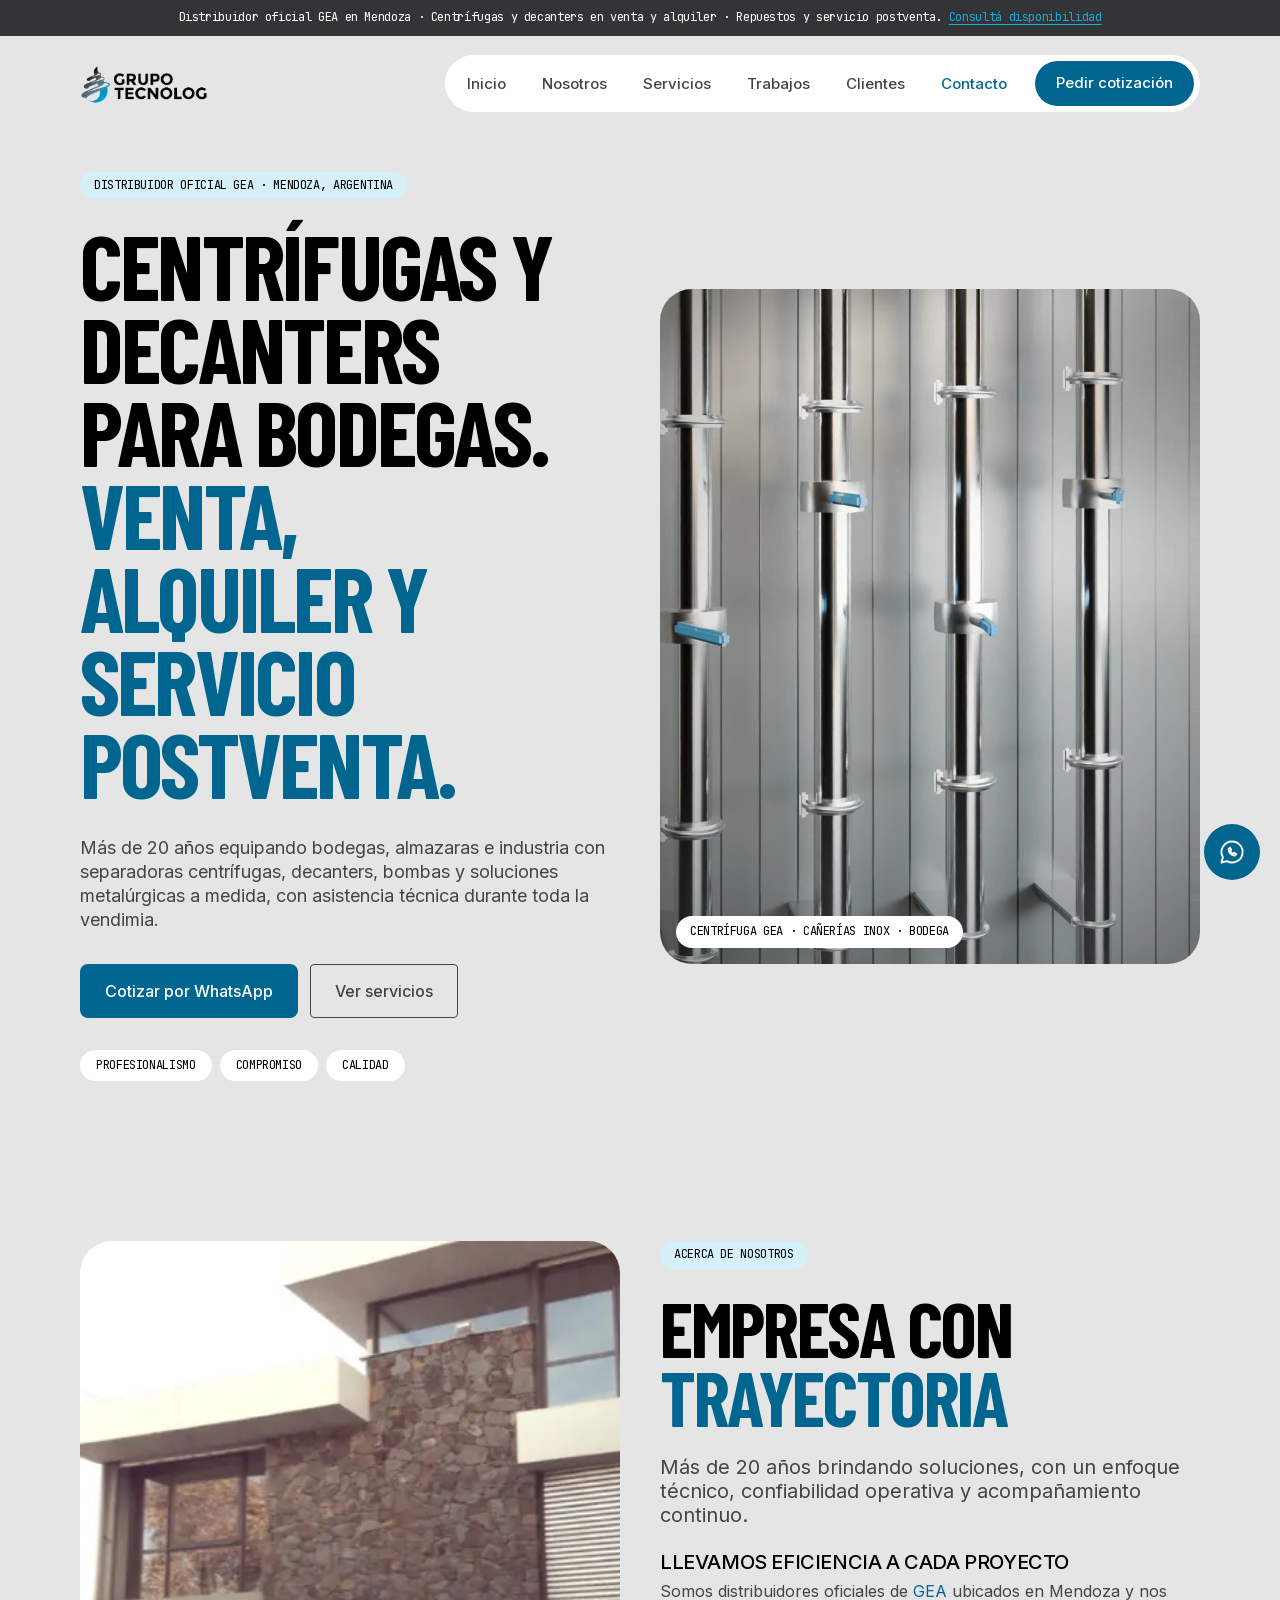
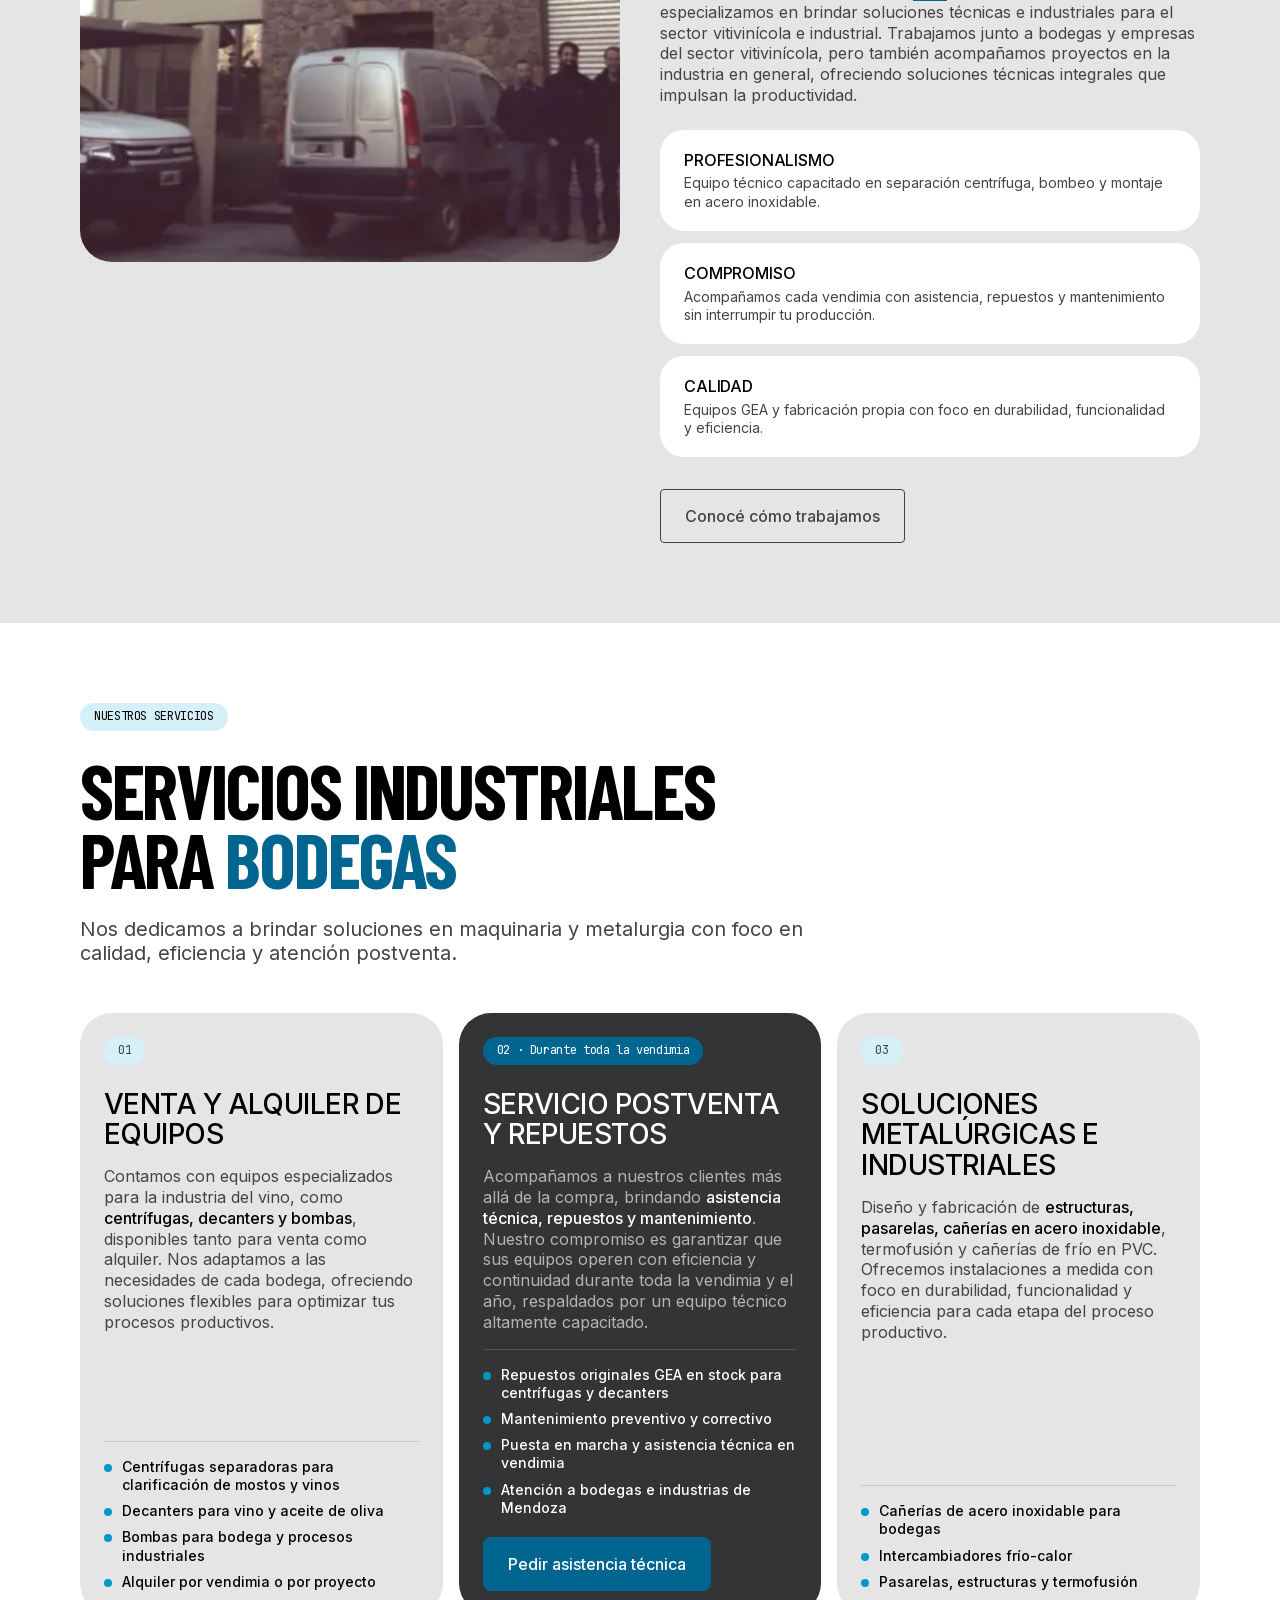
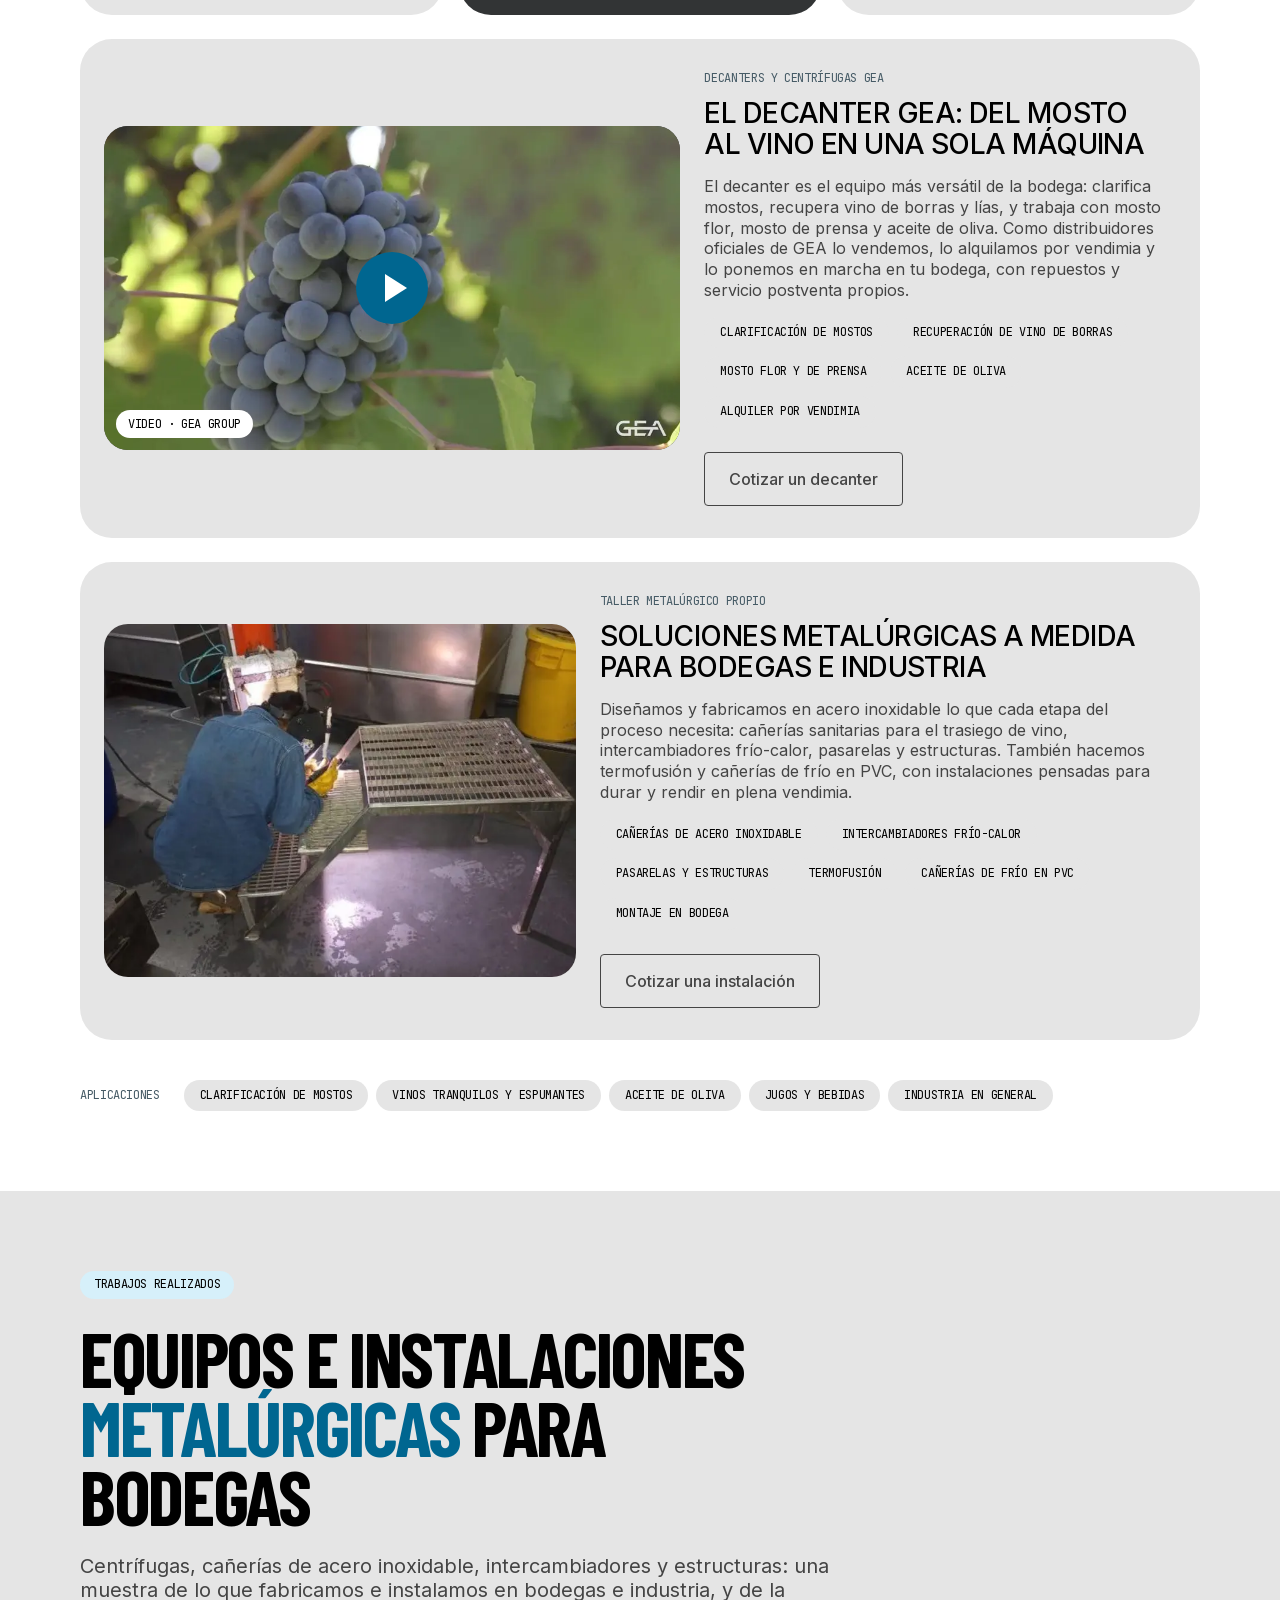
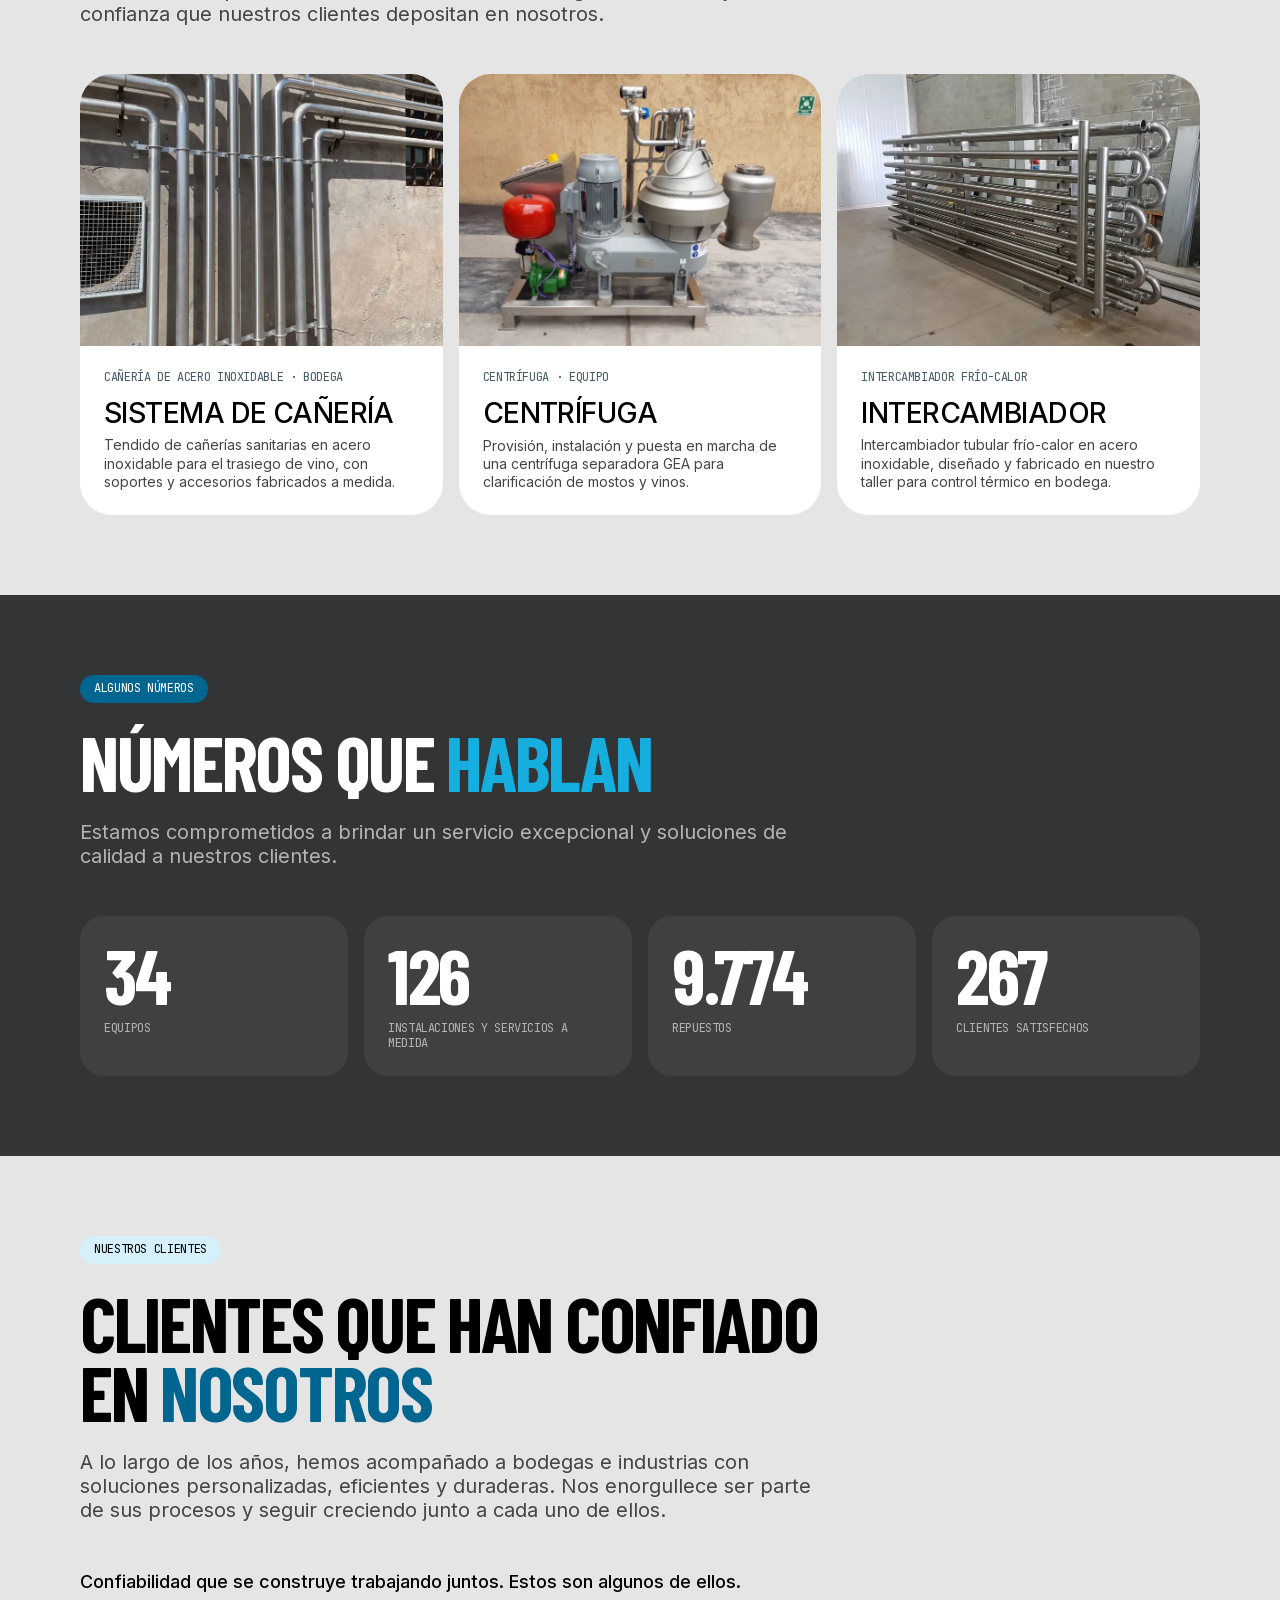
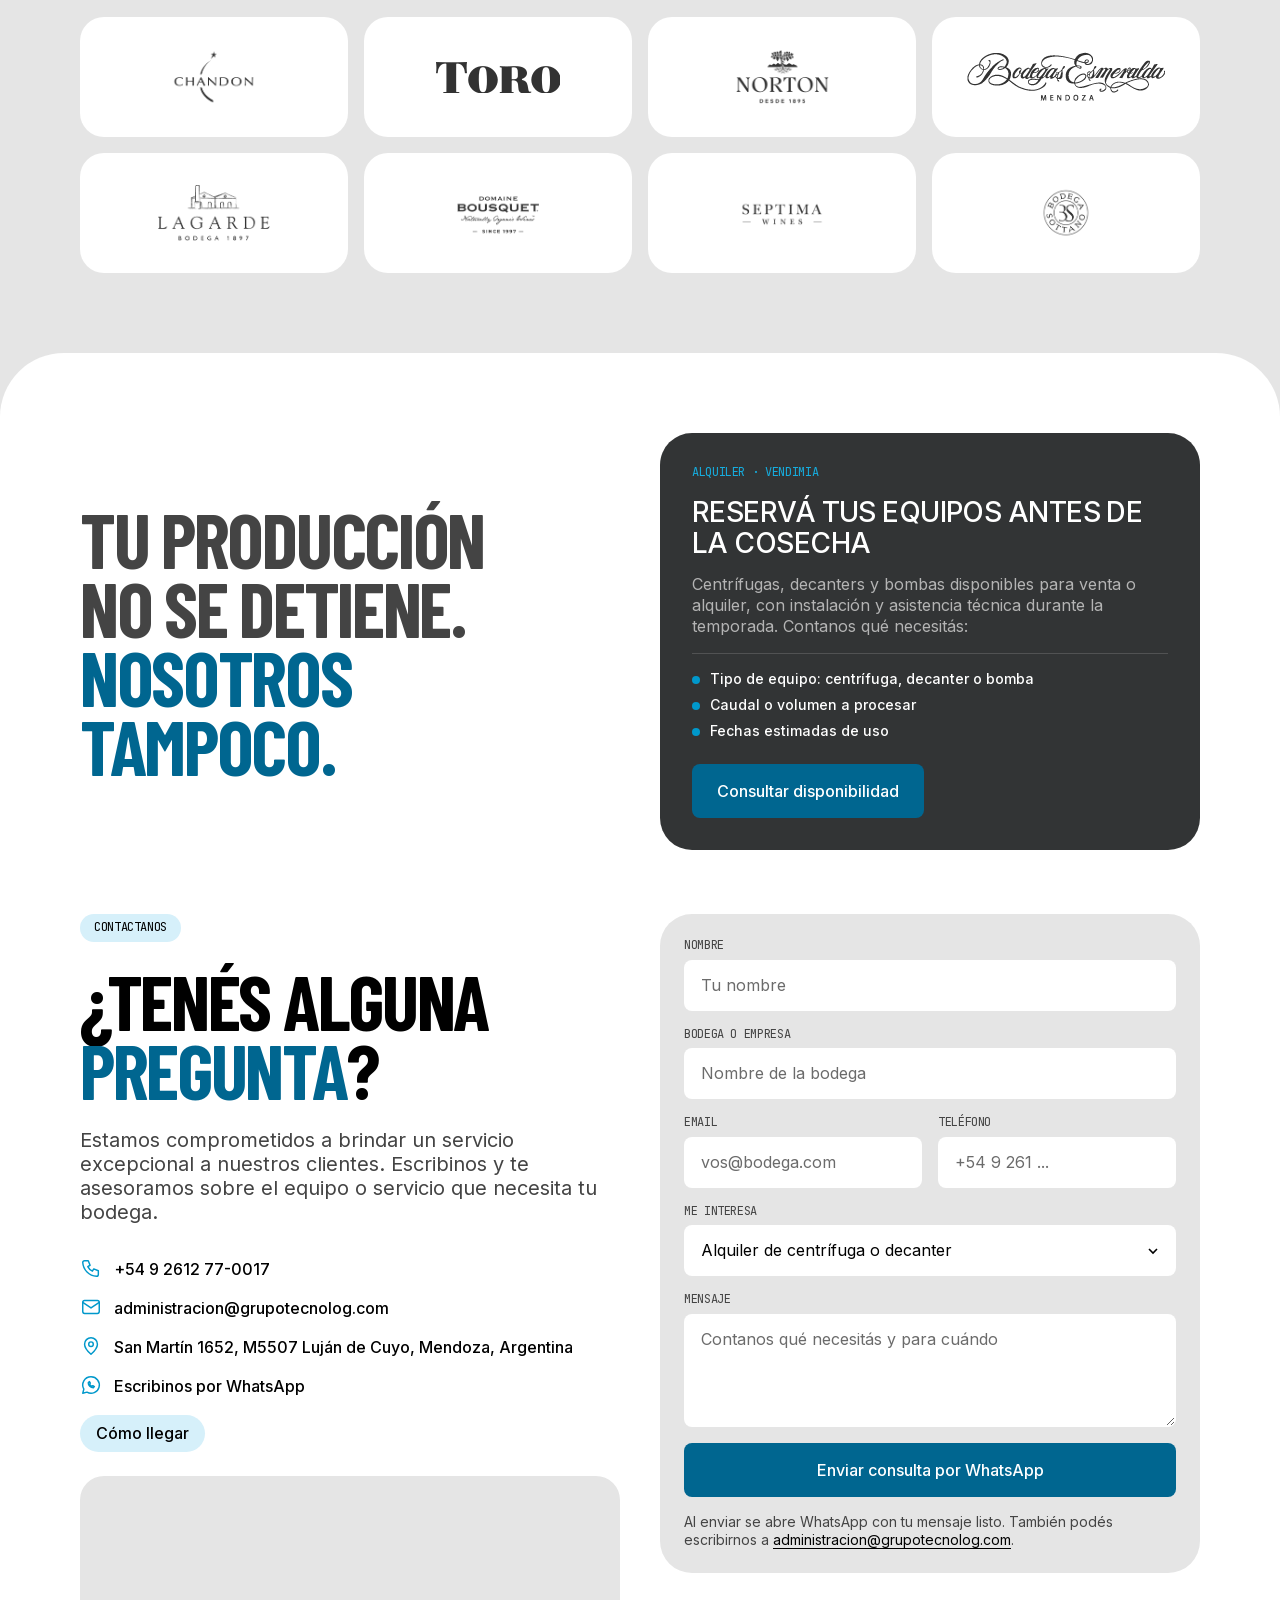
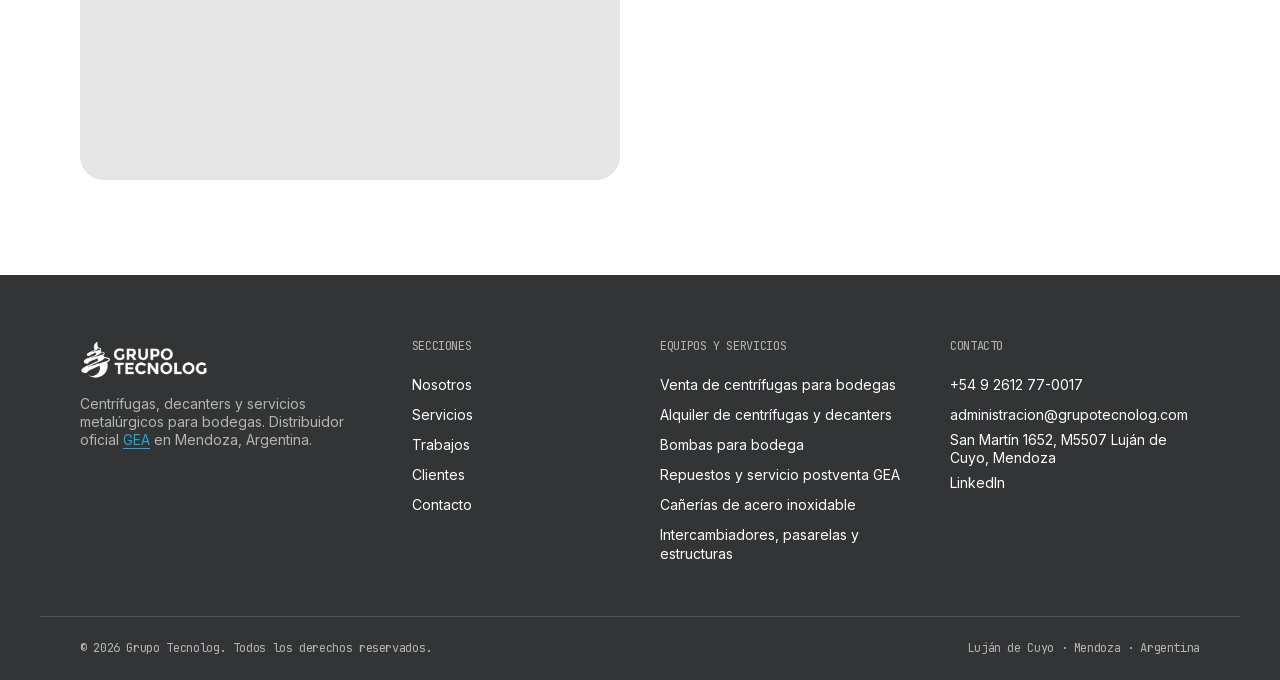
==== index.html @ cfe25273 "Sitio estático de Grupo Tecnolog: landing SEO para centrífugas, decanters y metalúrgica - Página úni" ====
<!DOCTYPE html>
<html lang="es-AR">
<head>
  <meta charset="utf-8">
  <meta name="viewport" content="width=device-width, initial-scale=1">
  <title>Centrífugas, Decanters y Soluciones Metalúrgicas para Bodegas | Grupo Tecnolog Mendoza</title>
  <meta name="description" content="Venta y alquiler de centrífugas y decanters para bodegas, más cañerías de acero inoxidable, intercambiadores y estructuras. Distribuidor oficial GEA en Mendoza.">
  <meta name="keywords" content="centrífugas para bodegas, decanters para bodegas, alquiler de centrífugas, venta de centrífugas, centrífuga separadora vino, decanter aceite de oliva, clarificación de mostos, soluciones metalúrgicas para bodegas, cañerías de acero inoxidable bodega, intercambiador frío calor vino, pasarelas y estructuras metálicas, termofusión, cañerías de frío PVC, bombas para bodegas, GEA Mendoza, distribuidor oficial GEA, Luján de Cuyo">
  <meta name="robots" content="index, follow, max-image-preview:large, max-snippet:-1, max-video-preview:-1">
  <meta name="author" content="Grupo Tecnolog">
  <meta name="geo.region" content="AR-M">
  <meta name="geo.placename" content="Luján de Cuyo, Mendoza">
  <meta name="theme-color" content="#323435">
  <link rel="canonical" href="https://grupotecnolog.com/">
  <link rel="alternate" hreflang="es-AR" href="https://grupotecnolog.com/">
  <link rel="alternate" hreflang="x-default" href="https://grupotecnolog.com/">

  <!-- Open Graph / Twitter -->
  <meta property="og:type" content="website">
  <meta property="og:locale" content="es_AR">
  <meta property="og:site_name" content="Grupo Tecnolog">
  <meta property="og:url" content="https://grupotecnolog.com/">
  <meta property="og:title" content="Centrífugas, decanters y soluciones metalúrgicas para bodegas · Grupo Tecnolog">
  <meta property="og:description" content="Distribuidor oficial GEA en Mendoza. Centrífugas, decanters y bombas en venta y alquiler, y fabricación de cañerías de acero inoxidable, intercambiadores y estructuras para bodegas.">
  <meta property="og:image" content="https://grupotecnolog.com/assets/img/centrifuga-gea-bodega.jpg">
  <meta property="og:image:width" content="1600">
  <meta property="og:image:height" content="1066">
  <meta property="og:image:alt" content="Centrífuga separadora GEA instalada por Grupo Tecnolog en una bodega de Mendoza">
  <meta name="twitter:card" content="summary_large_image">
  <meta name="twitter:title" content="Centrífugas, decanters y soluciones metalúrgicas para bodegas · Grupo Tecnolog">
  <meta name="twitter:description" content="Venta, alquiler y servicio de centrífugas y decanters GEA, más cañerías inox, intercambiadores y estructuras para bodegas. Mendoza, Argentina.">
  <meta name="twitter:image" content="https://grupotecnolog.com/assets/img/centrifuga-gea-bodega.jpg">

  <!-- Icons -->
  <link rel="icon" href="assets/logos/favicon-64.png" type="image/png" sizes="64x64">
  <link rel="apple-touch-icon" href="assets/logos/favicon-300.png">
  <link rel="manifest" href="site.webmanifest">

  <!-- Fonts -->
  <link rel="preload" as="font" type="font/woff2" href="assets/fonts/barlow-condensed-700.woff2" crossorigin>
  <link rel="preload" as="font" type="font/woff2" href="assets/fonts/inter-400.woff2" crossorigin>
  <style>
/* Grupo Tecnolog — estilo brutalista editorial (DESIGN.md) con la paleta del sitio actual de GT */
@font-face { font-family: 'Barlow Condensed'; font-style: normal; font-weight: 700; font-display: swap; src: url('assets/fonts/barlow-condensed-700.woff2') format('woff2'); }
@font-face { font-family: 'Inter'; font-style: normal; font-weight: 400; font-display: swap; src: url('assets/fonts/inter-400.woff2') format('woff2'); }
@font-face { font-family: 'Inter'; font-style: normal; font-weight: 500 700; font-display: swap; src: url('assets/fonts/inter-500.woff2') format('woff2'); }
@font-face { font-family: 'JetBrains Mono'; font-style: normal; font-weight: 400; font-display: swap; src: url('assets/fonts/jetbrains-mono-400.woff2') format('woff2'); }

:root {
  /* Paleta GT aplicada sobre el sistema */
  --color-black: #000000;          /* texto principal */
  --color-dark: #323435;           /* bloques invertidos, header y footer (gris oscuro GT) */
  --color-white: #ffffff;          /* tarjetas */
  --color-canvas: #e5e5e5;         /* fondo de página */
  --color-mist: #f3f3f3;           /* paneles secundarios, pill de navegación */
  --color-ash: #c6c6c6;            /* hairlines */
  --color-smoke: #b4b4b4;          /* texto secundario sobre oscuro (AA sobre #323435) */
  --color-slate: #444444;          /* texto secundario */
  --color-steel: #465b66;          /* meta / captions (gris azulado GT) */
  --color-blue: #0098cb;           /* acento GT decorativo (puntos, tintes, fondos) */
  --color-blue-text: #006690;      /* azul GT para texto, enlaces y botones (contraste AA) */
  --color-blue-light: #16addf;     /* micro-acento GT */
  --color-blue-tint: #d6f0fa;      /* tags y fondos de enlace (reemplaza al menta) */

  --font-display: 'Barlow Condensed', 'Anton', 'Bebas Neue', Impact, sans-serif;
  --font-body: 'Inter', ui-sans-serif, system-ui, -apple-system, 'Segoe UI', Roboto, sans-serif;
  --font-mono: 'JetBrains Mono', ui-monospace, SFMono-Regular, Menlo, monospace;

  --radius-btn: 8px;
  --radius-ghost: 4px;
  --radius-card: 32px;
  --radius-card-sm: 24px;
  --radius-large: 64px;
  --radius-pill: 48px;
  --radius-tag: 64px;
  --page-max: 1200px;
  --gutter: clamp(16px, 4vw, 40px);
  --section-gap: 80px;
}

*, *::before, *::after { box-sizing: border-box; }
html { scroll-behavior: smooth; -webkit-text-size-adjust: 100%; }
[id] { scroll-margin-top: 112px; }
body {
  margin: 0;
  background: var(--color-canvas);
  color: var(--color-black);
  font-family: var(--font-body);
  font-size: 16px;
  line-height: 1.3;
  font-weight: 400;
  -webkit-font-smoothing: antialiased;
}
img { max-width: 100%; height: auto; display: block; }
a { color: var(--color-black); text-decoration: none; }
a:hover { text-decoration: underline; text-underline-offset: 3px; }
p { margin: 0 0 16px; color: var(--color-slate); }
ul { margin: 0; padding: 0; list-style: none; }
address { font-style: normal; }
.container { max-width: var(--page-max); margin: 0 auto; padding-left: var(--gutter); padding-right: var(--gutter); }

.skip-link { position: absolute; left: -9999px; top: 8px; background: var(--color-black); color: var(--color-white); padding: 8px 16px; border-radius: var(--radius-btn); z-index: 100; }
.skip-link:focus { left: 16px; }

/* Tipografía */
h1, h2, h3 { margin: 0; color: var(--color-black); }
h1, h2, .tagline {
  font-family: var(--font-display); font-weight: 700; text-transform: uppercase;
  line-height: .9; letter-spacing: -0.03em; overflow-wrap: break-word;
}
h1 em, h2 em, .tagline em { font-style: normal; color: var(--color-blue-text); }
h3 { font-family: var(--font-body); font-weight: 500; text-transform: uppercase; font-size: 28px; line-height: 1.1; letter-spacing: -0.02em; }
.eyebrow {
  font-family: var(--font-mono); font-size: 12px; line-height: 1.3; letter-spacing: -0.03em; text-transform: uppercase;
  color: var(--color-black); background: var(--color-blue-tint); display: inline-block; padding: 6px 14px; border-radius: var(--radius-tag);
  margin: 0 0 24px;
}
.lead { font-size: 20px; line-height: 1.2; font-weight: 400; color: var(--color-slate); }
.mono-label { font-family: var(--font-mono); font-size: 12px; line-height: 1.3; letter-spacing: -0.03em; text-transform: uppercase; color: var(--color-steel); margin: 0 0 12px; }

/* Botones */
.btn {
  display: inline-flex; align-items: center; justify-content: center; gap: 8px;
  font-family: var(--font-body); font-weight: 500; font-size: 16px; line-height: 1.25;
  padding: 16px 24px; border-radius: var(--radius-btn); border: 1.5px solid transparent;
  text-decoration: none; cursor: pointer; transition: background-color .15s ease, color .15s ease, border-color .15s ease;
}
.btn:hover { text-decoration: none; }
.btn-primary { background: var(--color-blue-text); color: var(--color-white); }
.btn-primary:hover { background: var(--color-dark); color: var(--color-white); }
.btn-outline { background: transparent; border-color: var(--color-slate); color: var(--color-slate); border-radius: var(--radius-ghost); }
.btn-outline:hover { background: var(--color-black); border-color: var(--color-black); color: var(--color-white); }
.btn-block { width: 100%; }

/* Tag list */
.tag-list { display: flex; flex-wrap: wrap; gap: 8px; }
.tag-list li {
  font-family: var(--font-mono); font-size: 12px; letter-spacing: -0.03em; text-transform: uppercase;
  background: var(--color-white); color: var(--color-black); padding: 8px 16px; border-radius: var(--radius-tag);
}

/* 1 · Aviso + header */
.announcement { background: var(--color-dark); color: var(--color-white); text-align: center; font-family: var(--font-mono); font-size: 12px; letter-spacing: -0.03em; padding: 6px 16px; }
.announcement p { margin: 0; color: var(--color-white); }
.announcement a { color: var(--color-blue-light); text-decoration: underline; text-underline-offset: 3px; display: inline-block; padding: 4px 0; }

.site-header { position: sticky; top: 0; z-index: 50; background: var(--color-canvas); transition: box-shadow .2s ease; }
.site-header.is-scrolled { border-bottom: 1px solid var(--color-ash); }
.nav-wrap { display: flex; align-items: center; justify-content: space-between; min-height: 96px; gap: 24px; }
.brand img { height: 40px; width: auto; }
.site-nav { display: flex; align-items: center; gap: 16px; flex: 1; justify-content: flex-end; }
.menu { display: flex; align-items: center; gap: 4px; background: var(--color-white); border-radius: var(--radius-pill); padding: 6px; }
.menu a:not(.btn) { display: inline-block; padding: 10px 16px; border-radius: var(--radius-pill); color: var(--color-slate); font-size: 15px; font-weight: 500; }
.menu a:not(.btn):hover { text-decoration: none; color: var(--color-black); background: var(--color-mist); }
.menu a.is-active { color: var(--color-blue-text); }
.menu-cta { margin-left: 8px; }
.menu-cta .btn { padding: 12px 20px; font-size: 15px; border-radius: var(--radius-pill); }
.nav-toggle { display: none; width: 48px; height: 48px; border: 0; background: var(--color-white); border-radius: 50%; cursor: pointer; padding: 14px 12px; flex-direction: column; justify-content: space-between; }
.nav-toggle span { display: block; height: 2px; background: var(--color-black); transition: transform .2s ease, opacity .2s ease; }
.nav-toggle[aria-expanded="true"] span:nth-child(1) { transform: translateY(9px) rotate(45deg); }
.nav-toggle[aria-expanded="true"] span:nth-child(2) { opacity: 0; }
.nav-toggle[aria-expanded="true"] span:nth-child(3) { transform: translateY(-9px) rotate(-45deg); }

/* 2 · Hero (split: titular masivo + foto) */
.hero { padding: 40px 0 var(--section-gap); }
.hero-inner { display: grid; grid-template-columns: 1fr 1fr; gap: 40px; align-items: center; }
.hero h1 { font-size: clamp(52px, 7.2vw, 104px); margin-bottom: 32px; max-width: 12ch; }
.hero-sub { font-size: 18px; line-height: 1.33; color: var(--color-slate); max-width: 52ch; margin-bottom: 32px; }
.hero-actions { display: flex; flex-wrap: wrap; gap: 12px; margin-bottom: 32px; }
.hero-media { margin: 0; border-radius: var(--radius-card); overflow: hidden; background: var(--color-white); aspect-ratio: 4 / 5; width: 100%; max-width: 560px; justify-self: end; position: relative; }
.hero-media img, .hero-media video { width: 100%; height: 100%; object-fit: cover; display: block; }
.hero-media figcaption {
  position: absolute; left: 16px; bottom: 16px; font-family: var(--font-mono); font-size: 12px; letter-spacing: -0.03em; text-transform: uppercase;
  background: var(--color-white); color: var(--color-black); padding: 8px 14px; border-radius: var(--radius-tag);
}

/* Secciones */
.section { padding: var(--section-gap) 0; }
.section-alt { background: var(--color-white); }
.section-dark { background: var(--color-dark); color: var(--color-white); }
.section-dark h2, .section-dark .lead { color: var(--color-white); }
.section-dark .lead { color: var(--color-smoke); }
.section-dark .eyebrow { background: var(--color-blue-text); color: var(--color-white); }
.section-dark h2 em { color: var(--color-blue-light); }
.section-head { max-width: 760px; margin-bottom: 48px; }
.section h2 { font-size: clamp(44px, 6vw, 80px); margin-bottom: 24px; }
.section-head .lead { margin-bottom: 0; }

/* 3 · Nosotros */
.split { display: grid; grid-template-columns: 1fr 1fr; gap: 40px; align-items: start; }
.split-media { display: grid; gap: 16px; }
.photo-card { margin: 0; border-radius: var(--radius-card); overflow: hidden; background: var(--color-white); }
.photo-card img { width: 100%; height: 100%; object-fit: cover; }
.photo-main { aspect-ratio: 4 / 4.6; }
.split-copy h3 { font-size: 20px; margin: 24px 0 8px; }
.split-copy a:not(.btn) { color: var(--color-blue-text); text-decoration: underline; text-underline-offset: 3px; }
.values { display: grid; gap: 12px; margin: 24px 0 32px; }
.values li { display: grid; gap: 4px; background: var(--color-white); border-radius: var(--radius-card-sm); padding: 20px 24px; }
.values strong { font-weight: 500; text-transform: uppercase; letter-spacing: -0.01em; }
.values span { font-size: 14px; line-height: 1.3; color: var(--color-slate); }

/* 4 · Servicios */
.cards-3 { display: grid; grid-template-columns: repeat(3, 1fr); gap: 16px; }
.step-card { background: var(--color-canvas); border-radius: var(--radius-card); padding: 24px; display: flex; flex-direction: column; }
.section:not(.section-alt) .step-card { background: var(--color-white); }
.step-num { font-family: var(--font-mono); font-size: 12px; letter-spacing: -0.03em; color: var(--color-black); background: var(--color-blue-tint); display: inline-block; align-self: flex-start; padding: 6px 14px; border-radius: var(--radius-tag); margin: 0 0 24px; }
.step-card h3 { margin-bottom: 16px; }
.step-card p { color: var(--color-slate); }
.step-card strong { color: var(--color-black); font-weight: 500; }
.check-list { margin-top: auto; display: grid; gap: 8px; padding-top: 16px; border-top: 1px solid var(--color-ash); font-size: 14px; line-height: 1.3; font-weight: 500; color: var(--color-black); }
.check-list li { padding-left: 18px; position: relative; }
.check-list li::before { content: ''; position: absolute; left: 0; top: 6px; width: 8px; height: 8px; border-radius: 50%; background: var(--color-blue); }
.metal-split { display: grid; grid-template-columns: .9fr 1.1fr; gap: 24px; margin-top: 24px; background: var(--color-canvas); border-radius: var(--radius-card); padding: 24px; align-items: center; }
.gea-split { grid-template-columns: 1.1fr .9fr; }
.video-facade-wrap { min-width: 0; }
.video-facade { position: relative; display: block; width: 100%; aspect-ratio: 16 / 9; border: 0; padding: 0; margin: 0; border-radius: var(--radius-card-sm); overflow: hidden; background: var(--color-dark); cursor: pointer; }
.video-facade img, .video-facade iframe { position: absolute; inset: 0; width: 100%; height: 100%; object-fit: cover; border: 0; }
.video-facade .play { position: absolute; left: 50%; top: 50%; width: 72px; height: 72px; margin: -36px 0 0 -36px; border-radius: 50%; background: var(--color-blue-text); transition: transform .15s ease, background-color .15s ease; }
.video-facade .play::after { content: ''; position: absolute; left: 29px; top: 22px; border-style: solid; border-width: 14px 0 14px 22px; border-color: transparent transparent transparent #fff; }
.video-facade:hover .play, .video-facade:focus-visible .play { transform: scale(1.06); background: var(--color-black); }
.video-facade:focus-visible { outline: 3px solid var(--color-blue-text); outline-offset: 3px; }
.video-facade .video-caption { position: absolute; left: 12px; bottom: 12px; font-family: var(--font-mono); font-size: 12px; letter-spacing: -0.03em; text-transform: uppercase; background: var(--color-white); color: var(--color-black); padding: 6px 12px; border-radius: var(--radius-tag); }
.video-facade.is-playing .play, .video-facade.is-playing .video-caption, .video-facade.is-playing img { display: none; }
.map-embed { position: relative; margin-top: 24px; aspect-ratio: 16 / 9; border-radius: var(--radius-card-sm); overflow: hidden; background: var(--color-canvas); }
.map-embed iframe { position: absolute; inset: 0; width: 100%; height: 100%; border: 0; }
.step-card-dark { background: var(--color-dark) !important; color: var(--color-white); }
.step-card-dark .step-num { background: var(--color-blue-text); color: var(--color-white); }
.step-card-dark h3 { color: var(--color-white); }
.step-card-dark p, .step-card-dark strong { color: var(--color-white); }
.step-card-dark p { color: var(--color-smoke); }
.step-card-dark .check-list { border-top-color: rgba(255, 255, 255, .15); color: var(--color-white); }
.step-card-dark .btn { align-self: flex-start; margin-top: 20px; }
.step-card-dark .btn-primary:hover { background: var(--color-white); color: var(--color-dark); }
.metal-photo { aspect-ratio: 4 / 3; border-radius: var(--radius-card-sm); }
.metal-copy { padding: 8px 8px 8px 0; }
.metal-copy h3 { margin-bottom: 16px; }
.metal-copy .tag-list { margin: 16px 0 24px; }
.metal-copy .tag-list li { background: var(--color-white); }
.applications { margin-top: 40px; display: flex; flex-wrap: wrap; align-items: center; gap: 16px 24px; }
.applications-label { font-family: var(--font-mono); font-size: 12px; letter-spacing: -0.03em; text-transform: uppercase; color: var(--color-steel); margin: 0; }
.section-alt .tag-list li { background: var(--color-canvas); }

/* 5 · Proyectos */
.project-card { background: var(--color-white); border-radius: var(--radius-card); overflow: hidden; display: flex; flex-direction: column; }
.project-card figure { margin: 0; aspect-ratio: 4 / 3; overflow: hidden; }
.project-card img { width: 100%; height: 100%; object-fit: cover; transition: transform .5s ease; }
.project-card:hover img { transform: scale(1.03); }
.project-body { padding: 24px; }
.project-body h3 { margin-bottom: 8px; }
.project-body p:last-child { margin: 0; font-size: 14px; line-height: 1.3; color: var(--color-slate); }

/* 6 · Números (bloque invertido) */
.stats { display: grid; grid-template-columns: repeat(4, 1fr); gap: 16px; margin: 0; }
.stat { display: flex; flex-direction: column; gap: 12px; background: rgba(255, 255, 255, .06); border-radius: var(--radius-card-sm); padding: 24px; }
.stat dd { margin: 0; order: -1; font-family: var(--font-display); font-weight: 700; font-size: clamp(56px, 6vw, 96px); line-height: .9; letter-spacing: -0.03em; color: var(--color-white); }
.stat dt { font-family: var(--font-mono); font-size: 12px; letter-spacing: -0.03em; text-transform: uppercase; color: var(--color-smoke); }

/* 7 · Clientes */
.clients-note { font-size: 18px; font-weight: 500; color: var(--color-black); margin-bottom: 24px; }
.logo-grid { display: grid; grid-template-columns: repeat(4, 1fr); gap: 16px; }
.logo-grid li { background: var(--color-white); border-radius: var(--radius-card-sm); min-height: 120px; }
.logo-grid a { display: flex; align-items: center; justify-content: center; height: 100%; padding: 24px 32px; min-height: 120px; }
.logo-grid img { max-height: 56px; width: auto; max-width: 100%; object-fit: contain; filter: grayscale(1); opacity: .8; transition: opacity .2s ease, filter .2s ease; }
.logo-grid a:hover img { opacity: 1; filter: grayscale(0); }

/* 8 · Contacto (tarjeta con arco superior que emerge sobre el footer oscuro) */
#contacto { background: var(--color-white); border-radius: var(--radius-large) var(--radius-large) 0 0; padding-bottom: 96px; }
.contact-intro { display: grid; grid-template-columns: 1fr 1fr; gap: 40px; align-items: center; margin-bottom: 64px; }
.tagline { font-size: clamp(44px, 6vw, 80px); margin: 0; max-width: 14ch; }
.vendimia-card { background: var(--color-dark); color: var(--color-white); border-radius: var(--radius-card); padding: 32px; display: flex; flex-direction: column; gap: 16px; }
.vendimia-card .mono-label { color: var(--color-blue-light); margin: 0; }
.vendimia-card h3 { color: var(--color-white); }
.vendimia-card p { color: var(--color-smoke); margin: 0; }
.vendimia-card .check-list { margin-top: 0; border-top-color: rgba(255, 255, 255, .15); color: var(--color-white); }
.vendimia-card .btn { align-self: flex-start; margin-top: 8px; }
.vendimia-card .btn-primary:hover { background: var(--color-white); color: var(--color-dark); }
.contact-grid { display: grid; grid-template-columns: 1fr 1fr; gap: 40px; align-items: start; }
.contact-list { display: grid; gap: 12px; margin: 32px 0 16px; }
.contact-list li { display: flex; align-items: flex-start; gap: 12px; font-weight: 500; min-width: 0; }
.contact-list a, .contact-list address { overflow-wrap: anywhere; display: inline-block; padding: 3px 0; }
.contact-list svg { flex: 0 0 22px; width: 22px; height: 22px; fill: none; stroke: var(--color-blue); stroke-width: 1.6; stroke-linecap: round; stroke-linejoin: round; margin-top: 1px; }
.contact-list a:hover { color: var(--color-blue-text); }
.link-map { display: inline-block; font-weight: 500; color: var(--color-black); background: var(--color-blue-tint); padding: 8px 16px; border-radius: var(--radius-tag); }
.link-map:hover { text-decoration: none; background: var(--color-blue-text); color: var(--color-white); }

.contact-form { background: var(--color-canvas); border-radius: var(--radius-card); padding: 24px; display: grid; gap: 16px; }
.field { display: grid; gap: 6px; }
.field-row { display: grid; grid-template-columns: 1fr 1fr; gap: 16px; }
.field label { font-family: var(--font-mono); font-size: 12px; letter-spacing: -0.03em; text-transform: uppercase; color: var(--color-slate); }
.field input, .field select, .field textarea {
  font: inherit; color: var(--color-black);
  background: var(--color-white); border: 1.5px solid transparent; border-radius: var(--radius-btn);
  padding: 14px 16px; width: 100%; outline: none;
}
.field textarea { resize: vertical; min-height: 110px; }
.field select { appearance: none; -webkit-appearance: none; background-image: url("data:image/svg+xml,%3Csvg xmlns='http://www.w3.org/2000/svg' width='16' height='16' fill='none' stroke='%23000' stroke-width='1.6'%3E%3Cpath d='m4 6 4 4 4-4'/%3E%3C/svg%3E"); background-repeat: no-repeat; background-position: right 14px center; padding-right: 40px; }
.field input::placeholder, .field textarea::placeholder { color: #6b6b6b; }
.field input:focus, .field select:focus, .field textarea:focus { border-color: var(--color-blue-text); }
.field input:user-invalid { border-color: #cf2e2e; }
.form-hint { margin: 0; font-size: 14px; line-height: 1.3; color: var(--color-slate); }
.form-hint a { color: var(--color-black); text-decoration: underline; text-underline-offset: 3px; }

/* 9 · Footer (banda oscura compacta) */
.site-footer { background: var(--color-dark); color: var(--color-white); padding: 64px 0 24px; margin-top: -1px; }
.footer-grid { display: grid; grid-template-columns: 1.4fr 1fr 1.2fr 1.2fr; gap: 40px; }
.footer-brand img { height: 40px; width: auto; margin-bottom: 16px; filter: brightness(0) invert(1); }
.footer-brand p { font-size: 14px; line-height: 1.3; color: var(--color-smoke); max-width: 36ch; }
.footer-brand a { color: var(--color-blue-light); text-decoration: underline; text-underline-offset: 3px; }
.footer-title { font-family: var(--font-mono); font-size: 12px; letter-spacing: -0.03em; text-transform: uppercase; color: var(--color-smoke); margin-bottom: 16px; }
.site-footer ul { display: grid; gap: 2px; font-size: 14px; line-height: 1.3; color: var(--color-white); }
.site-footer ul a { color: var(--color-white); display: inline-block; padding: 5px 0; }
.site-footer ul a:hover { color: var(--color-blue-light); }
.footer-bottom { display: flex; justify-content: space-between; flex-wrap: wrap; gap: 8px; margin-top: 48px; padding-top: 24px; border-top: 1px solid rgba(255, 255, 255, .15); font-family: var(--font-mono); font-size: 12px; letter-spacing: -0.03em; color: var(--color-smoke); }
.footer-bottom p { margin: 0; color: var(--color-smoke); }

/* WhatsApp flotante */
.wa-float {
  position: fixed; right: 20px; bottom: 20px; z-index: 40;
  width: 56px; height: 56px; border-radius: 50%; background: var(--color-blue-text); color: var(--color-white);
  display: flex; align-items: center; justify-content: center; transition: background-color .15s ease;
}
.wa-float:hover { background: var(--color-dark); color: var(--color-white); text-decoration: none; }
.wa-float svg { width: 28px; height: 28px; fill: none; stroke: currentColor; stroke-width: 1.6; stroke-linecap: round; stroke-linejoin: round; }

/* Reveal suave */
@media (prefers-reduced-motion: no-preference) {
  .reveal { opacity: 0; transform: translateY(16px); transition: opacity .5s ease, transform .5s ease; }
  .reveal.is-visible { opacity: 1; transform: none; }
}

/* Responsive */
@media (max-width: 1024px) {
  .cards-3 { grid-template-columns: 1fr; }
  .logo-grid { grid-template-columns: repeat(3, 1fr); }
  .footer-grid { grid-template-columns: 1fr 1fr; }
  .stats { grid-template-columns: repeat(2, 1fr); }
  .hero-inner { grid-template-columns: 1fr; }
  .hero-media { max-width: none; justify-self: stretch; }
}
@media (max-width: 900px) {
  .nav-wrap { min-height: 80px; }
  .nav-toggle { display: flex; }
  .menu {
    display: none; position: absolute; left: var(--gutter); right: var(--gutter); top: calc(100% - 8px);
    flex-direction: column; align-items: stretch; gap: 4px; border-radius: var(--radius-card-sm); padding: 12px;
  }
  .menu.is-open { display: flex; }
  .menu a:not(.btn) { padding: 12px 16px; font-size: 16px; }
  .menu-cta { margin: 8px 0 0; }
  .menu-cta .btn { width: 100%; border-radius: var(--radius-btn); }
  .split, .contact-grid, .contact-intro, .metal-split, .gea-split { grid-template-columns: 1fr; }
  [id] { scroll-margin-top: 88px; }
}
@media (max-width: 600px) {
  :root { --section-gap: 64px; --radius-card: 24px; --radius-large: 40px; }
  .section h2, .tagline { font-size: clamp(36px, 11vw, 48px); }
  .hero h1 { font-size: clamp(36px, 11.5vw, 52px); }
  .brand img { height: 32px; }
  .hero { padding-top: 16px; }
  .logo-grid { grid-template-columns: repeat(2, 1fr); }
  .logo-grid a { padding: 20px; }
  .field-row { grid-template-columns: 1fr; }
  .vendimia-card { padding: 24px; }
  .footer-grid { grid-template-columns: 1fr; gap: 32px; }
  .stats { grid-template-columns: 1fr; }
  h3 { font-size: 24px; }
  .wa-float { right: 16px; bottom: 16px; }
}
  </style>

  <!-- Datos estructurados -->
  <script type="application/ld+json">
  {
    "@context": "https://schema.org",
    "@graph": [
      {
        "@type": ["LocalBusiness", "Organization"],
        "@id": "https://grupotecnolog.com/#organization",
        "name": "Grupo Tecnolog",
        "legalName": "Grupo Tecnolog",
        "url": "https://grupotecnolog.com/",
        "logo": "https://grupotecnolog.com/assets/logos/grupo-tecnolog-logo.png",
        "image": "https://grupotecnolog.com/assets/img/centrifuga-gea-bodega.jpg",
        "description": "Distribuidor oficial GEA en Mendoza. Venta y alquiler de centrífugas, decanters y bombas para bodegas e industria del aceite, servicio postventa y soluciones metalúrgicas en acero inoxidable.",
        "slogan": "Tu producción no se detiene. Nosotros tampoco.",
        "telephone": "+54 9 261 277-0017",
        "email": "administracion@grupotecnolog.com",
        "priceRange": "$$",
        "address": {
          "@type": "PostalAddress",
          "streetAddress": "San Martín 1652",
          "addressLocality": "Luján de Cuyo",
          "addressRegion": "Mendoza",
          "postalCode": "M5507",
          "addressCountry": "AR"
        },
        "geo": { "@type": "GeoCoordinates", "latitude": -33.0241911, "longitude": -68.8743517 },
        "hasMap": "https://www.google.com/maps/place/GRUPO+TECNOLOG+SA/@-33.023988,-68.8743844,19.23z/data=!4m15!1m8!3m7!1s0x967e75311cd957b7:0x4645e2080e4f8c36!2sSan+Mart%C3%ADn+1652,+M5507+Luj%C3%A1n+de+Cuyo,+Mendoza!3b1!8m2!3d-33.0242921!4d-68.8743844!16s%2Fg%2F11j6g3mzhf!3m5!1s0x967e75311c9c780f:0x1a8981648589e1e2!8m2!3d-33.0241911!4d-68.8743517!16s%2Fg%2F11gbv4yhb6?entry=ttu&g_ep=EgoyMDI2MDkyMy4wIKXMDSoASAFQAw%3D%3D",
        "areaServed": [
          { "@type": "State", "name": "Mendoza" },
          { "@type": "Country", "name": "Argentina" }
        ],
        "knowsAbout": ["Centrífugas separadoras para vino", "Decanters para bodegas", "Decanters para aceite de oliva", "Clarificación de mostos", "Bombas para bodegas", "Cañerías de acero inoxidable", "Intercambiadores de calor"],
        "brand": { "@type": "Brand", "name": "GEA", "url": "https://www.gea.com/es/" },
        "sameAs": ["https://www.linkedin.com/company/grupotecnolog", "https://www.google.com/maps/place/GRUPO+TECNOLOG+SA/@-33.023988,-68.8743844,19.23z/data=!4m15!1m8!3m7!1s0x967e75311cd957b7:0x4645e2080e4f8c36!2sSan+Mart%C3%ADn+1652,+M5507+Luj%C3%A1n+de+Cuyo,+Mendoza!3b1!8m2!3d-33.0242921!4d-68.8743844!16s%2Fg%2F11j6g3mzhf!3m5!1s0x967e75311c9c780f:0x1a8981648589e1e2!8m2!3d-33.0241911!4d-68.8743517!16s%2Fg%2F11gbv4yhb6?entry=ttu&g_ep=EgoyMDI2MDkyMy4wIKXMDSoASAFQAw%3D%3D"],
        "contactPoint": [{
          "@type": "ContactPoint",
          "telephone": "+54 9 261 277-0017",
          "contactType": "sales",
          "availableLanguage": ["es"],
          "areaServed": "AR"
        }],
        "hasOfferCatalog": {
          "@type": "OfferCatalog",
          "name": "Equipos y servicios para bodegas",
          "itemListElement": [
            { "@type": "Offer", "itemOffered": { "@type": "Service", "name": "Venta de centrífugas separadoras para bodegas", "serviceType": "Venta de equipos" } },
            { "@type": "Offer", "itemOffered": { "@type": "Service", "name": "Alquiler de centrífugas para vendimia", "serviceType": "Alquiler de equipos" } },
            { "@type": "Offer", "itemOffered": { "@type": "Service", "name": "Venta y alquiler de decanters para vino y aceite", "serviceType": "Venta y alquiler de equipos" } },
            { "@type": "Offer", "itemOffered": { "@type": "Service", "name": "Venta y alquiler de bombas para bodegas", "serviceType": "Venta y alquiler de equipos" } },
            { "@type": "Offer", "itemOffered": { "@type": "Service", "name": "Servicio postventa, repuestos y mantenimiento de centrífugas", "serviceType": "Servicio técnico" } },
            { "@type": "Offer", "itemOffered": { "@type": "Service", "name": "Soluciones metalúrgicas: cañerías de acero inoxidable, pasarelas, estructuras, termofusión y cañerías de frío en PVC", "serviceType": "Fabricación e instalación" } }
          ]
        }
      },
      {
        "@type": "WebSite",
        "@id": "https://grupotecnolog.com/#website",
        "url": "https://grupotecnolog.com/",
        "name": "Grupo Tecnolog",
        "inLanguage": "es-AR",
        "publisher": { "@id": "https://grupotecnolog.com/#organization" }
      },
      {
        "@type": "WebPage",
        "@id": "https://grupotecnolog.com/#webpage",
        "url": "https://grupotecnolog.com/",
        "name": "Centrífugas, decanters y soluciones metalúrgicas para bodegas | Grupo Tecnolog Mendoza",
        "isPartOf": { "@id": "https://grupotecnolog.com/#website" },
        "about": { "@id": "https://grupotecnolog.com/#organization" },
        "inLanguage": "es-AR",
        "primaryImageOfPage": "https://grupotecnolog.com/assets/img/centrifuga-gea-bodega.jpg"
      }
    ]
  }
  </script>
</head>
<body>
  <a class="skip-link" href="#contenido">Ir al contenido</a>

  <!-- 1 · Header -->
  <div class="announcement" role="region" aria-label="Aviso">
    <p>Distribuidor oficial GEA en Mendoza · Centrífugas y decanters en venta y alquiler · Repuestos y servicio postventa. <a href="https://wa.me/5492612770017?text=Hola%21%20Quiero%20consultar%20disponibilidad%20de%20centr%C3%ADfugas%20y%20decanters%20para%20la%20vendimia." target="_blank" rel="noopener">Consultá disponibilidad</a></p>
  </div>

  <header class="site-header" id="inicio">
    <div class="container nav-wrap">
      <a class="brand" href="#inicio" aria-label="Grupo Tecnolog, inicio">
        <img src="assets/logos/grupo-tecnolog-logo.webp" alt="Grupo Tecnolog" width="400" height="123">
      </a>
      <nav class="site-nav" aria-label="Principal">
        <button class="nav-toggle" aria-expanded="false" aria-controls="menu" aria-label="Abrir menú">
          <span></span><span></span><span></span>
        </button>
        <ul id="menu" class="menu">
          <li><a href="#inicio">Inicio</a></li>
          <li><a href="#nosotros">Nosotros</a></li>
          <li><a href="#servicios">Servicios</a></li>
          <li><a href="#proyectos">Trabajos</a></li>
          <li><a href="#clientes">Clientes</a></li>
          <li><a href="#contacto">Contacto</a></li>
          <li class="menu-cta"><a class="btn btn-primary" href="https://wa.me/5492612770017?text=Hola%21%20Vengo%20desde%20la%20p%C3%A1gina%20y%20quer%C3%ADa%20hacer%20una%20consulta." target="_blank" rel="noopener">Pedir cotización</a></li>
        </ul>
      </nav>
    </div>
  </header>

  <main id="contenido">

    <!-- 2 · Hero -->
    <section class="hero" aria-labelledby="hero-title">
      <div class="container hero-inner">
        <div class="hero-copy">
          <p class="eyebrow">Distribuidor oficial GEA · Mendoza, Argentina</p>
          <h1 id="hero-title">Centrífugas y decanters para bodegas. <em>Venta, alquiler y servicio postventa.</em></h1>
          <p class="hero-sub">Más de 20 años equipando bodegas, almazaras e industria con separadoras centrífugas, decanters, bombas y soluciones metalúrgicas a medida, con asistencia técnica durante toda la vendimia.</p>
          <div class="hero-actions">
            <a class="btn btn-primary" href="https://wa.me/5492612770017?text=Hola%21%20Quiero%20cotizar%20una%20centr%C3%ADfuga%20o%20decanter%20para%20mi%20bodega." target="_blank" rel="noopener">Cotizar por WhatsApp</a>
            <a class="btn btn-outline" href="#servicios">Ver servicios</a>
          </div>
          <ul class="tag-list" aria-label="Valores">
            <li>Profesionalismo</li>
            <li>Compromiso</li>
            <li>Calidad</li>
          </ul>
        </div>
        <figure class="hero-media">
          <video class="hero-video" muted loop playsinline preload="none" poster="assets/img/centrifuga-gea-bodega-poster.webp" aria-label="Centrífugas, cañerías e intercambiadores instalados por Grupo Tecnolog en bodegas de Mendoza">
            <source src="assets/video/gt-hero-loop.webm" type="video/webm">
          </video>
          <figcaption>Centrífuga GEA · Cañerías inox · Bodega</figcaption>
        </figure>
      </div>
    </section>

    <!-- 3 · Nosotros -->
    <section class="section" id="nosotros" aria-labelledby="nosotros-title">
      <div class="container split">
        <div class="split-media">
          <figure class="photo-card photo-main">
            <img src="assets/img/equipo-grupo-tecnolog-mendoza-800.webp" srcset="assets/img/equipo-grupo-tecnolog-mendoza-800.webp 800w, assets/img/equipo-grupo-tecnolog-mendoza-1200.webp 1200w" sizes="(max-width: 900px) 100vw, 540px" alt="Equipo técnico de Grupo Tecnolog frente a su sede en Luján de Cuyo, Mendoza, distribuidor exclusivo GEA" width="1200" height="685" loading="lazy">
          </figure>
        </div>
        <div class="split-copy">
          <p class="eyebrow">Acerca de nosotros</p>
          <h2 id="nosotros-title">Empresa con <em>trayectoria</em></h2>
          <p class="lead">Más de 20 años brindando soluciones, con un enfoque técnico, confiabilidad operativa y acompañamiento continuo.</p>
          <h3>Llevamos eficiencia a cada proyecto</h3>
          <p>Somos distribuidores oficiales de <a href="https://www.gea.com/es/" target="_blank" rel="noopener">GEA</a> ubicados en Mendoza y nos especializamos en brindar soluciones técnicas e industriales para el sector vitivinícola e industrial. Trabajamos junto a bodegas y empresas del sector vitivinícola, pero también acompañamos proyectos en la industria en general, ofreciendo soluciones técnicas integrales que impulsan la productividad.</p>
          <ul class="values">
            <li>
              <strong>Profesionalismo</strong>
              <span>Equipo técnico capacitado en separación centrífuga, bombeo y montaje en acero inoxidable.</span>
            </li>
            <li>
              <strong>Compromiso</strong>
              <span>Acompañamos cada vendimia con asistencia, repuestos y mantenimiento sin interrumpir tu producción.</span>
            </li>
            <li>
              <strong>Calidad</strong>
              <span>Equipos GEA y fabricación propia con foco en durabilidad, funcionalidad y eficiencia.</span>
            </li>
          </ul>
          <a class="btn btn-outline" href="#servicios">Conocé cómo trabajamos</a>
        </div>
      </div>
    </section>

    <!-- 4 · Servicios -->
    <section class="section section-alt" id="servicios" aria-labelledby="servicios-title">
      <div class="container">
        <div class="section-head">
          <p class="eyebrow">Nuestros servicios</p>
          <h2 id="servicios-title">Servicios industriales para <em>bodegas</em></h2>
          <p class="lead">Nos dedicamos a brindar soluciones en maquinaria y metalurgia con foco en calidad, eficiencia y atención postventa.</p>
        </div>

        <div class="cards-3">
          <article class="step-card">
            <p class="step-num">01</p>
            <h3>Venta y alquiler de equipos</h3>
            <p>Contamos con equipos especializados para la industria del vino, como <strong>centrífugas, decanters y bombas</strong>, disponibles tanto para venta como alquiler. Nos adaptamos a las necesidades de cada bodega, ofreciendo soluciones flexibles para optimizar tus procesos productivos.</p>
            <ul class="check-list">
              <li>Centrífugas separadoras para clarificación de mostos y vinos</li>
              <li>Decanters para vino y aceite de oliva</li>
              <li>Bombas para bodega y procesos industriales</li>
              <li>Alquiler por vendimia o por proyecto</li>
            </ul>
          </article>

          <article class="step-card step-card-dark">
            <p class="step-num">02 · Durante toda la vendimia</p>
            <h3>Servicio postventa y repuestos</h3>
            <p>Acompañamos a nuestros clientes más allá de la compra, brindando <strong>asistencia técnica, repuestos y mantenimiento</strong>. Nuestro compromiso es garantizar que sus equipos operen con eficiencia y continuidad durante toda la vendimia y el año, respaldados por un equipo técnico altamente capacitado.</p>
            <ul class="check-list">
              <li>Repuestos originales GEA en stock para centrífugas y decanters</li>
              <li>Mantenimiento preventivo y correctivo</li>
              <li>Puesta en marcha y asistencia técnica en vendimia</li>
              <li>Atención a bodegas e industrias de Mendoza</li>
            </ul>
            <a class="btn btn-primary" href="https://wa.me/5492612770017?text=Hola%21%20Necesito%20asistencia%20t%C3%A9cnica%20o%20repuestos%20para%20un%20equipo%20GEA." target="_blank" rel="noopener">Pedir asistencia técnica</a>
          </article>

          <article class="step-card">
            <p class="step-num">03</p>
            <h3>Soluciones metalúrgicas e industriales</h3>
            <p>Diseño y fabricación de <strong>estructuras, pasarelas, cañerías en acero inoxidable</strong>, termofusión y cañerías de frío en PVC. Ofrecemos instalaciones a medida con foco en durabilidad, funcionalidad y eficiencia para cada etapa del proceso productivo.</p>
            <ul class="check-list">
              <li>Cañerías de acero inoxidable para bodegas</li>
              <li>Intercambiadores frío-calor</li>
              <li>Pasarelas, estructuras y termofusión</li>
            </ul>
          </article>
        </div>

        <div class="metal-split gea-split" id="decanters">
          <div class="video-facade-wrap">
            <button class="video-facade" type="button" data-yt="TZMTGBaIxv8" aria-label="Reproducir video: GEA Multi-Purpose Wine Decanter">
              <img src="assets/img/decanter-gea-vino-video.webp" alt="Decanter GEA para vino, fotograma del video de GEA Group" width="960" height="540" loading="lazy">
              <span class="play" aria-hidden="true"></span>
              <span class="video-caption">Video · GEA Group</span>
            </button>
          </div>
          <div class="metal-copy">
            <p class="mono-label">Decanters y centrífugas GEA</p>
            <h3>El decanter GEA: del mosto al vino en una sola máquina</h3>
            <p>El decanter es el equipo más versátil de la bodega: clarifica mostos, recupera vino de borras y lías, y trabaja con mosto flor, mosto de prensa y aceite de oliva. Como distribuidores oficiales de GEA lo vendemos, lo alquilamos por vendimia y lo ponemos en marcha en tu bodega, con repuestos y servicio postventa propios.</p>
            <ul class="tag-list" aria-label="Aplicaciones del decanter">
              <li>Clarificación de mostos</li>
              <li>Recuperación de vino de borras</li>
              <li>Mosto flor y de prensa</li>
              <li>Aceite de oliva</li>
              <li>Alquiler por vendimia</li>
            </ul>
            <a class="btn btn-outline" href="https://wa.me/5492612770017?text=Hola%21%20Quiero%20cotizar%20un%20decanter%20GEA%20%28venta%20o%20alquiler%29%20para%20mi%20bodega." target="_blank" rel="noopener">Cotizar un decanter</a>
          </div>
        </div>

        <div class="metal-split" id="metalurgica">
          <figure class="photo-card metal-photo">
            <img src="assets/img/fabricacion-metalurgica-pasarela-800.webp" srcset="assets/img/fabricacion-metalurgica-pasarela-800.webp 800w, assets/img/fabricacion-metalurgica-pasarela-1200.webp 1200w" sizes="(max-width: 900px) 100vw, 480px" alt="Soldador de Grupo Tecnolog fabricando una pasarela metálica a medida en el taller" width="1200" height="772" loading="lazy">
          </figure>
          <div class="metal-copy">
            <p class="mono-label">Taller metalúrgico propio</p>
            <h3>Soluciones metalúrgicas a medida para bodegas e industria</h3>
            <p>Diseñamos y fabricamos en acero inoxidable lo que cada etapa del proceso necesita: cañerías sanitarias para el trasiego de vino, intercambiadores frío-calor, pasarelas y estructuras. También hacemos termofusión y cañerías de frío en PVC, con instalaciones pensadas para durar y rendir en plena vendimia.</p>
            <ul class="tag-list" aria-label="Trabajos metalúrgicos">
              <li>Cañerías de acero inoxidable</li>
              <li>Intercambiadores frío-calor</li>
              <li>Pasarelas y estructuras</li>
              <li>Termofusión</li>
              <li>Cañerías de frío en PVC</li>
              <li>Montaje en bodega</li>
            </ul>
            <a class="btn btn-outline" href="https://wa.me/5492612770017?text=Hola%21%20Quiero%20cotizar%20una%20instalaci%C3%B3n%20metal%C3%BArgica%20%28ca%C3%B1er%C3%ADas%2C%20estructuras%20o%20intercambiador%29%20para%20mi%20bodega." target="_blank" rel="noopener">Cotizar una instalación</a>
          </div>
        </div>

        <div class="applications">
          <p class="applications-label">Aplicaciones</p>
          <ul class="tag-list" aria-label="Aplicaciones de nuestros equipos">
            <li>Clarificación de mostos</li>
            <li>Vinos tranquilos y espumantes</li>
            <li>Aceite de oliva</li>
            <li>Jugos y bebidas</li>
            <li>Industria en general</li>
          </ul>
        </div>
      </div>
    </section>

    <!-- 5 · Portfolio -->
    <section class="section" id="proyectos" aria-labelledby="proyectos-title">
      <div class="container">
        <div class="section-head">
          <p class="eyebrow">Trabajos realizados</p>
          <h2 id="proyectos-title">Equipos e instalaciones <em>metalúrgicas</em> para bodegas</h2>
          <p class="lead">Centrífugas, cañerías de acero inoxidable, intercambiadores y estructuras: una muestra de lo que fabricamos e instalamos en bodegas e industria, y de la confianza que nuestros clientes depositan en nosotros.</p>
        </div>
        <div class="cards-3 projects">
          <article class="project-card">
            <figure>
              <img src="assets/img/caneria-acero-inoxidable-bodega-800.webp" srcset="assets/img/caneria-acero-inoxidable-bodega-800.webp 800w, assets/img/caneria-acero-inoxidable-bodega-1200.webp 1200w" sizes="(max-width: 1024px) 100vw, 370px" alt="Sistema de cañerías de acero inoxidable instalado en una bodega de Mendoza" width="1200" height="1600" loading="lazy">
            </figure>
            <div class="project-body">
              <p class="mono-label">Cañería de acero inoxidable · Bodega</p>
              <h3>Sistema de cañería</h3>
              <p>Tendido de cañerías sanitarias en acero inoxidable para el trasiego de vino, con soportes y accesorios fabricados a medida.</p>
            </div>
          </article>
          <article class="project-card">
            <figure>
              <img src="assets/img/centrifuga-separadora-vino-800.webp" srcset="assets/img/centrifuga-separadora-vino-800.webp 800w, assets/img/centrifuga-separadora-vino-1200.webp 1200w" sizes="(max-width: 1024px) 100vw, 370px" alt="Centrífuga separadora GEA para clarificación de vino instalada en bodega" width="1200" height="859" loading="lazy">
            </figure>
            <div class="project-body">
              <p class="mono-label">Centrífuga · Equipo</p>
              <h3>Centrífuga</h3>
              <p>Provisión, instalación y puesta en marcha de una centrífuga separadora GEA para clarificación de mostos y vinos.</p>
            </div>
          </article>
          <article class="project-card">
            <figure>
              <img src="assets/img/intercambiador-frio-calor-acero-inoxidable-800.webp" srcset="assets/img/intercambiador-frio-calor-acero-inoxidable-800.webp 800w, assets/img/intercambiador-frio-calor-acero-inoxidable-1200.webp 1200w" sizes="(max-width: 1024px) 100vw, 370px" alt="Intercambiador de calor tubular en acero inoxidable fabricado por Grupo Tecnolog" width="1200" height="1106" loading="lazy">
            </figure>
            <div class="project-body">
              <p class="mono-label">Intercambiador frío-calor</p>
              <h3>Intercambiador</h3>
              <p>Intercambiador tubular frío-calor en acero inoxidable, diseñado y fabricado en nuestro taller para control térmico en bodega.</p>
            </div>
          </article>
        </div>
      </div>
    </section>

    <!-- 6 · Números -->
    <section class="section section-dark" id="numeros" aria-labelledby="numeros-title">
      <div class="container">
        <div class="section-head">
          <p class="eyebrow">Algunos números</p>
          <h2 id="numeros-title">Números que <em>hablan</em></h2>
          <p class="lead">Estamos comprometidos a brindar un servicio excepcional y soluciones de calidad a nuestros clientes.</p>
        </div>
        <dl class="stats">
          <div class="stat">
            <dt>Equipos</dt>
            <dd><span class="count" data-count="34">34</span></dd>
          </div>
          <div class="stat">
            <dt>Instalaciones y servicios a medida</dt>
            <dd><span class="count" data-count="126">126</span></dd>
          </div>
          <div class="stat">
            <dt>Repuestos</dt>
            <dd><span class="count" data-count="9774">9.774</span></dd>
          </div>
          <div class="stat">
            <dt>Clientes satisfechos</dt>
            <dd><span class="count" data-count="267">267</span></dd>
          </div>
        </dl>
      </div>
    </section>

    <!-- 7 · Clientes -->
    <section class="section" id="clientes" aria-labelledby="clientes-title">
      <div class="container">
        <div class="section-head">
          <p class="eyebrow">Nuestros clientes</p>
          <h2 id="clientes-title">Clientes que han confiado en <em>nosotros</em></h2>
          <p class="lead">A lo largo de los años, hemos acompañado a bodegas e industrias con soluciones personalizadas, eficientes y duraderas. Nos enorgullece ser parte de sus procesos y seguir creciendo junto a cada uno de ellos.</p>
        </div>
        <p class="clients-note">Confiabilidad que se construye trabajando juntos. Estos son algunos de ellos.</p>
        <ul class="logo-grid" aria-label="Bodegas clientes">
          <li><a href="https://www.chandon.com.ar/" target="_blank" rel="noopener"><img src="assets/logos/chandon.webp" alt="Bodega Chandon Argentina" width="195" height="120" loading="lazy"></a></li>
          <li><a href="https://toro.com.ar/" target="_blank" rel="noopener"><img src="assets/logos/toro.webp" alt="Bodega Toro" width="124" height="31" loading="lazy"></a></li>
          <li><a href="https://www.norton.com.ar/" target="_blank" rel="noopener"><img src="assets/logos/norton.webp" alt="Bodega Norton" width="210" height="120" loading="lazy"></a></li>
          <li><a href="https://www.bodegasesmeralda.com.ar/" target="_blank" rel="noopener"><img src="assets/logos/bodegas-esmeralda.webp" alt="Bodegas Esmeralda" width="202" height="50" loading="lazy"></a></li>
          <li><a href="https://www.lagarde.com.ar/" target="_blank" rel="noopener"><img src="assets/logos/lagarde.webp" alt="Bodega Lagarde" width="241" height="120" loading="lazy"></a></li>
          <li><a href="https://domainebousquet.com/" target="_blank" rel="noopener"><img src="assets/logos/domaine-bousquet.webp" alt="Domaine Bousquet" width="223" height="120" loading="lazy"></a></li>
          <li><a href="https://www.bodegaseptima.com/" target="_blank" rel="noopener"><img src="assets/logos/bodega-septima.webp" alt="Bodega Séptima" width="198" height="120" loading="lazy"></a></li>
          <li><a href="https://www.bodegasottano.com/" target="_blank" rel="noopener"><img src="assets/logos/bodega-sottano.webp" alt="Bodega Sottano" width="121" height="120" loading="lazy"></a></li>
        </ul>
      </div>
    </section>

    <!-- 8 · Contacto -->
    <section class="section" id="contacto" aria-labelledby="contacto-title">
      <div class="container">
        <div class="contact-intro">
          <p class="tagline">Tu producción no se detiene. <em>Nosotros tampoco.</em></p>
          <aside class="vendimia-card" aria-labelledby="vendimia-title">
            <p class="mono-label">Alquiler · Vendimia</p>
            <h3 id="vendimia-title">Reservá tus equipos antes de la cosecha</h3>
            <p>Centrífugas, decanters y bombas disponibles para venta o alquiler, con instalación y asistencia técnica durante la temporada. Contanos qué necesitás:</p>
            <ul class="check-list">
              <li>Tipo de equipo: centrífuga, decanter o bomba</li>
              <li>Caudal o volumen a procesar</li>
              <li>Fechas estimadas de uso</li>
            </ul>
            <a class="btn btn-primary" href="https://wa.me/5492612770017?text=Hola%21%20Quiero%20consultar%20disponibilidad%20de%20equipos%20para%20la%20vendimia." target="_blank" rel="noopener">Consultar disponibilidad</a>
          </aside>
        </div>
        <div class="contact-grid">
          <div class="contact-copy">
            <p class="eyebrow">Contactanos</p>
            <h2 id="contacto-title">¿Tenés alguna <em>pregunta</em>?</h2>
            <p class="lead">Estamos comprometidos a brindar un servicio excepcional a nuestros clientes. Escribinos y te asesoramos sobre el equipo o servicio que necesita tu bodega.</p>
            <ul class="contact-list">
              <li>
                <svg viewBox="0 0 24 24" aria-hidden="true"><path d="M5 4h4l2 5-2.5 1.5a11 11 0 0 0 5 5L15 13l5 2v4a2 2 0 0 1-2 2A16 16 0 0 1 3 6a2 2 0 0 1 2-2"/></svg>
                <a href="tel:+5492612770017">+54 9 2612 77-0017</a>
              </li>
              <li>
                <svg viewBox="0 0 24 24" aria-hidden="true"><rect x="3" y="5" width="18" height="14" rx="2"/><path d="m3 7 9 6 9-6"/></svg>
                <a href="mailto:administracion@grupotecnolog.com">administracion@grupotecnolog.com</a>
              </li>
              <li>
                <svg viewBox="0 0 24 24" aria-hidden="true"><path d="M12 21s7-6.2 7-11a7 7 0 0 0-14 0c0 4.8 7 11 7 11z"/><circle cx="12" cy="10" r="2.5"/></svg>
                <address>San Martín 1652, M5507 Luján de Cuyo, Mendoza, Argentina</address>
              </li>
              <li>
                <svg viewBox="0 0 24 24" aria-hidden="true"><path d="M12 3a9 9 0 0 0-7.8 13.5L3 21l4.6-1.2A9 9 0 1 0 12 3z"/><path d="M9 9.5c0 3 2.5 5.5 5.5 5.5l1.2-1.3-1.7-1-1 .8a4 4 0 0 1-2.5-2.5l.8-1-1-1.7z"/></svg>
                <a href="https://wa.me/5492612770017?text=Hola%21%20Vengo%20desde%20la%20p%C3%A1gina%20y%20quer%C3%ADa%20hacer%20una%20consulta." target="_blank" rel="noopener">Escribinos por WhatsApp</a>
              </li>
            </ul>
            <a class="link-map" href="https://www.google.com/maps/place/GRUPO+TECNOLOG+SA/@-33.023988,-68.8743844,19.23z/data=!4m15!1m8!3m7!1s0x967e75311cd957b7:0x4645e2080e4f8c36!2sSan+Mart%C3%ADn+1652,+M5507+Luj%C3%A1n+de+Cuyo,+Mendoza!3b1!8m2!3d-33.0242921!4d-68.8743844!16s%2Fg%2F11j6g3mzhf!3m5!1s0x967e75311c9c780f:0x1a8981648589e1e2!8m2!3d-33.0241911!4d-68.8743517!16s%2Fg%2F11gbv4yhb6?entry=ttu&amp;g_ep=EgoyMDI2MDkyMy4wIKXMDSoASAFQAw%3D%3D" target="_blank" rel="noopener">Cómo llegar</a>
            <div class="map-embed">
              <iframe src="https://www.google.com/maps?q=GRUPO+TECNOLOG+SA%2C+San+Mart%C3%ADn+1652%2C+Luj%C3%A1n+de+Cuyo%2C+Mendoza&amp;z=17&amp;hl=es&amp;output=embed" title="Mapa de Google Maps con la ubicación de Grupo Tecnolog en San Martín 1652, Luján de Cuyo, Mendoza" loading="lazy" referrerpolicy="strict-origin-when-cross-origin" allowfullscreen></iframe>
            </div>
          </div>

          <form class="contact-form" id="form-contacto" action="https://wa.me/5492612770017" method="get" novalidate>
            <div class="field">
              <label for="f-nombre">Nombre</label>
              <input id="f-nombre" name="nombre" type="text" autocomplete="name" required maxlength="80" placeholder="Tu nombre">
            </div>
            <div class="field">
              <label for="f-bodega">Bodega o empresa</label>
              <input id="f-bodega" name="empresa" type="text" autocomplete="organization" maxlength="80" placeholder="Nombre de la bodega">
            </div>
            <div class="field-row">
              <div class="field">
                <label for="f-email">Email</label>
                <input id="f-email" name="email" type="email" autocomplete="email" required maxlength="120" placeholder="vos@bodega.com">
              </div>
              <div class="field">
                <label for="f-tel">Teléfono</label>
                <input id="f-tel" name="telefono" type="tel" autocomplete="tel" maxlength="30" placeholder="+54 9 261 ...">
              </div>
            </div>
            <div class="field">
              <label for="f-interes">Me interesa</label>
              <select id="f-interes" name="interes">
                <option>Alquiler de centrífuga o decanter</option>
                <option>Compra de centrífuga o decanter</option>
                <option>Bombas</option>
                <option>Servicio postventa y repuestos</option>
                <option>Cañerías, estructuras o intercambiadores</option>
                <option>Otra consulta</option>
              </select>
            </div>
            <div class="field">
              <label for="f-msg">Mensaje</label>
              <textarea id="f-msg" name="mensaje" rows="4" maxlength="600" placeholder="Contanos qué necesitás y para cuándo"></textarea>
            </div>
            <button class="btn btn-primary btn-block" type="submit">Enviar consulta por WhatsApp</button>
            <p class="form-hint">Al enviar se abre WhatsApp con tu mensaje listo. También podés escribirnos a <a href="mailto:administracion@grupotecnolog.com">administracion@grupotecnolog.com</a>.</p>
          </form>
        </div>
      </div>
    </section>
  </main>

  <!-- 9 · Footer -->
  <footer class="site-footer">
    <div class="container footer-grid">
      <div class="footer-brand">
        <img src="assets/logos/grupo-tecnolog-logo.webp" alt="Grupo Tecnolog" width="400" height="123" loading="lazy">
        <p>Centrífugas, decanters y servicios metalúrgicos para bodegas. Distribuidor oficial <a href="https://www.gea.com/es/" target="_blank" rel="noopener">GEA</a> en Mendoza, Argentina.</p>
      </div>
      <nav class="footer-nav" aria-label="Pie de página">
        <p class="footer-title">Secciones</p>
        <ul>
          <li><a href="#nosotros">Nosotros</a></li>
          <li><a href="#servicios">Servicios</a></li>
          <li><a href="#proyectos">Trabajos</a></li>
          <li><a href="#clientes">Clientes</a></li>
          <li><a href="#contacto">Contacto</a></li>
        </ul>
      </nav>
      <div class="footer-services">
        <p class="footer-title">Equipos y servicios</p>
        <ul>
          <li><a href="#servicios">Venta de centrífugas para bodegas</a></li>
          <li><a href="#decanters">Alquiler de centrífugas y decanters</a></li>
          <li><a href="#servicios">Bombas para bodega</a></li>
          <li><a href="#servicios">Repuestos y servicio postventa GEA</a></li>
          <li><a href="#metalurgica">Cañerías de acero inoxidable</a></li>
          <li><a href="#metalurgica">Intercambiadores, pasarelas y estructuras</a></li>
        </ul>
      </div>
      <div class="footer-contact">
        <p class="footer-title">Contacto</p>
        <ul>
          <li><a href="tel:+5492612770017">+54 9 2612 77-0017</a></li>
          <li><a href="mailto:administracion@grupotecnolog.com">administracion@grupotecnolog.com</a></li>
          <li>San Martín 1652, M5507 Luján de Cuyo, Mendoza</li>
          <li><a href="https://www.linkedin.com/company/grupotecnolog" target="_blank" rel="noopener">LinkedIn</a></li>
        </ul>
      </div>
    </div>
    <div class="container footer-bottom">
      <p>© <span id="anio">2026</span> Grupo Tecnolog. Todos los derechos reservados.</p>
      <p>Luján de Cuyo · Mendoza · Argentina</p>
    </div>
  </footer>

  <a class="wa-float" href="https://wa.me/5492612770017?text=Hola%21%20Vengo%20desde%20la%20p%C3%A1gina%20y%20quer%C3%ADa%20hacer%20una%20consulta." target="_blank" rel="noopener" aria-label="Escribinos por WhatsApp">
    <svg viewBox="0 0 24 24" aria-hidden="true"><path d="M12 3a9 9 0 0 0-7.8 13.5L3 21l4.6-1.2A9 9 0 1 0 12 3z"/><path d="M9 9.5c0 3 2.5 5.5 5.5 5.5l1.2-1.3-1.7-1-1 .8a4 4 0 0 1-2.5-2.5l.8-1-1-1.7z"/></svg>
  </a>

  <script src="assets/js/main.js" defer></script>
</body>
</html>
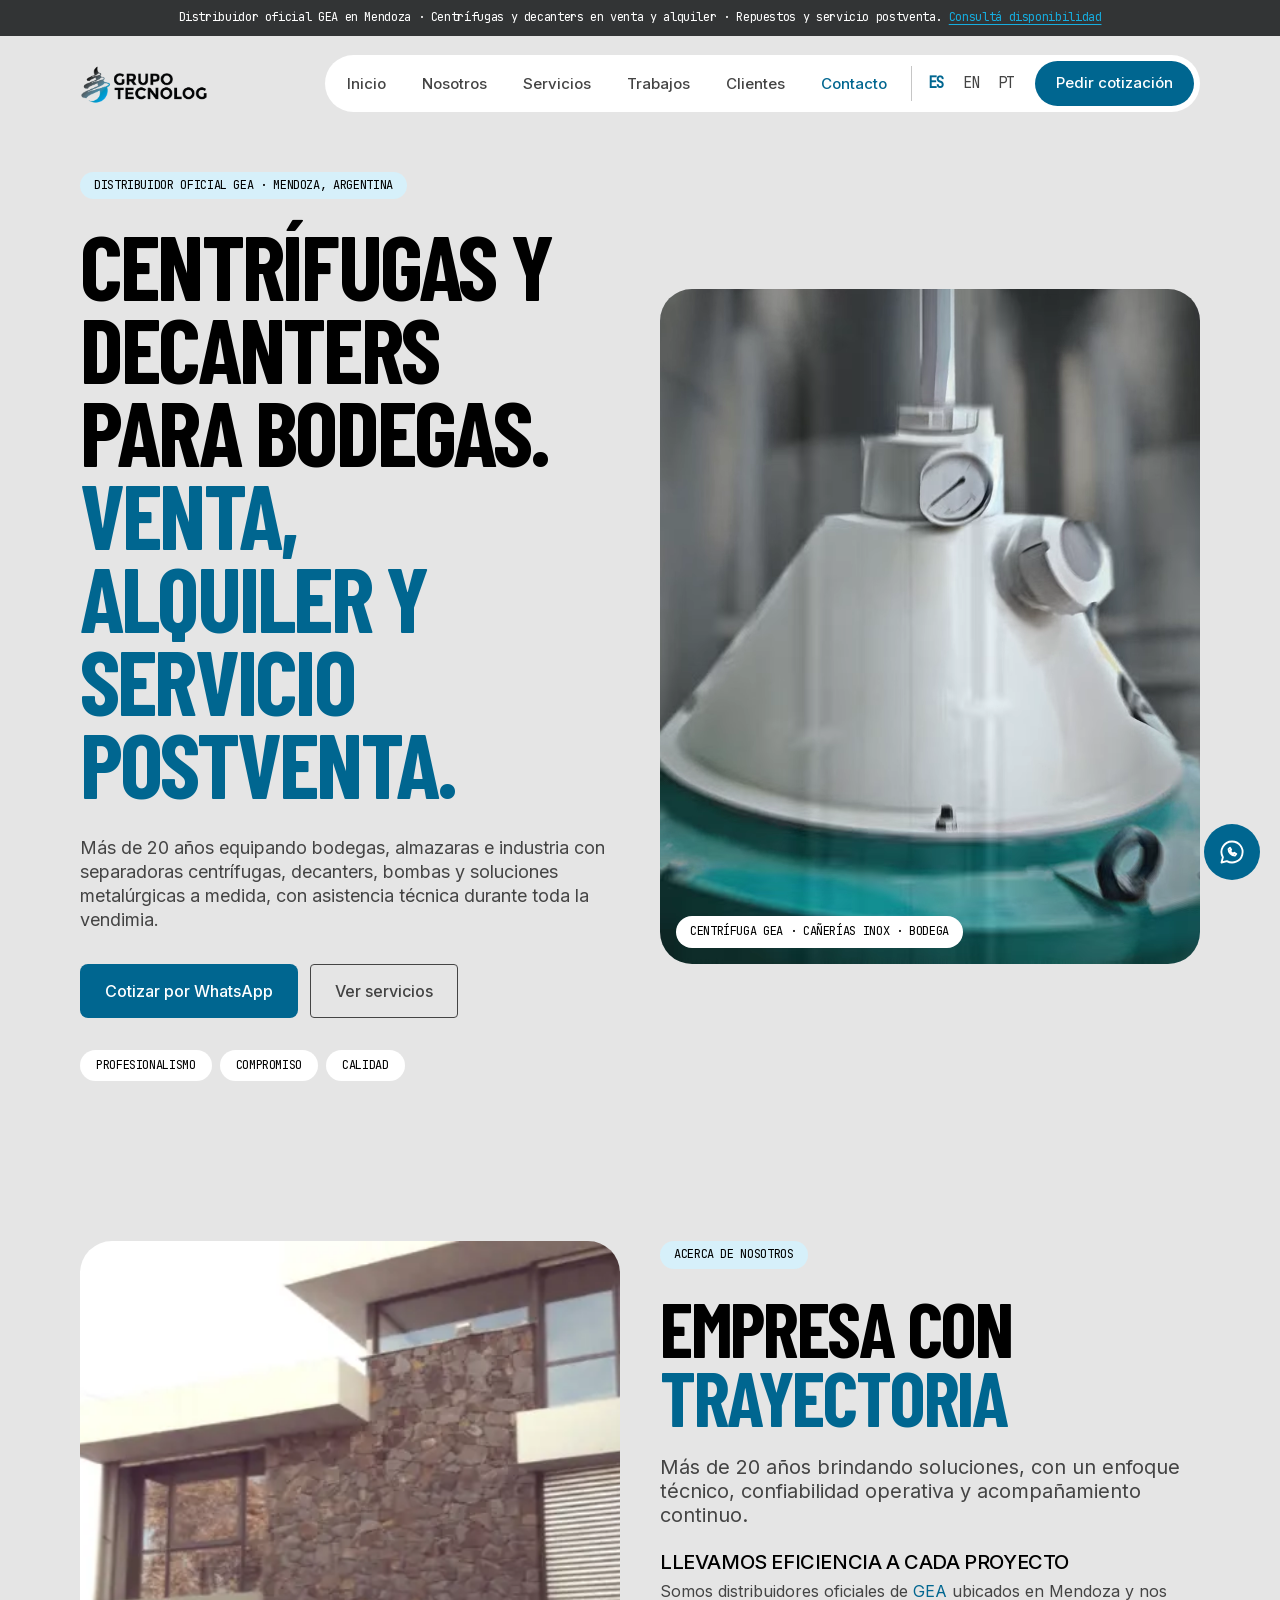
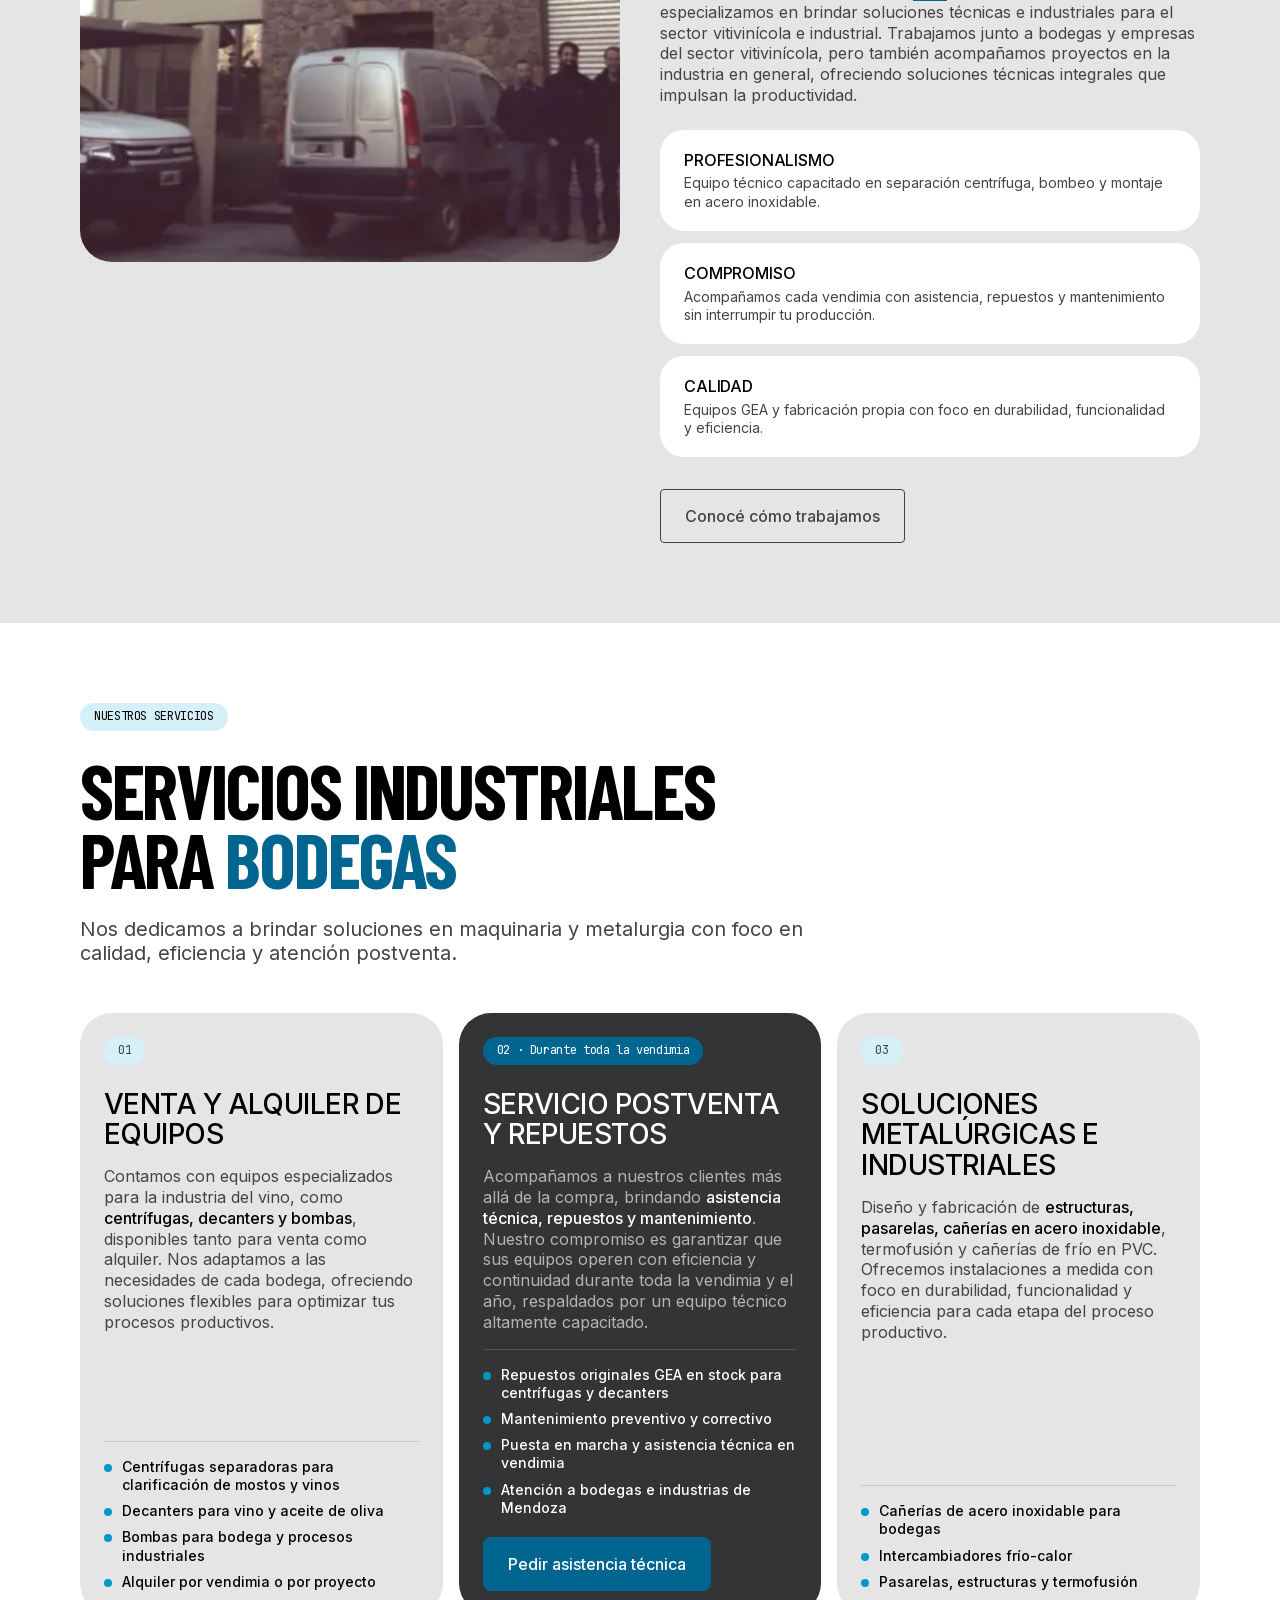
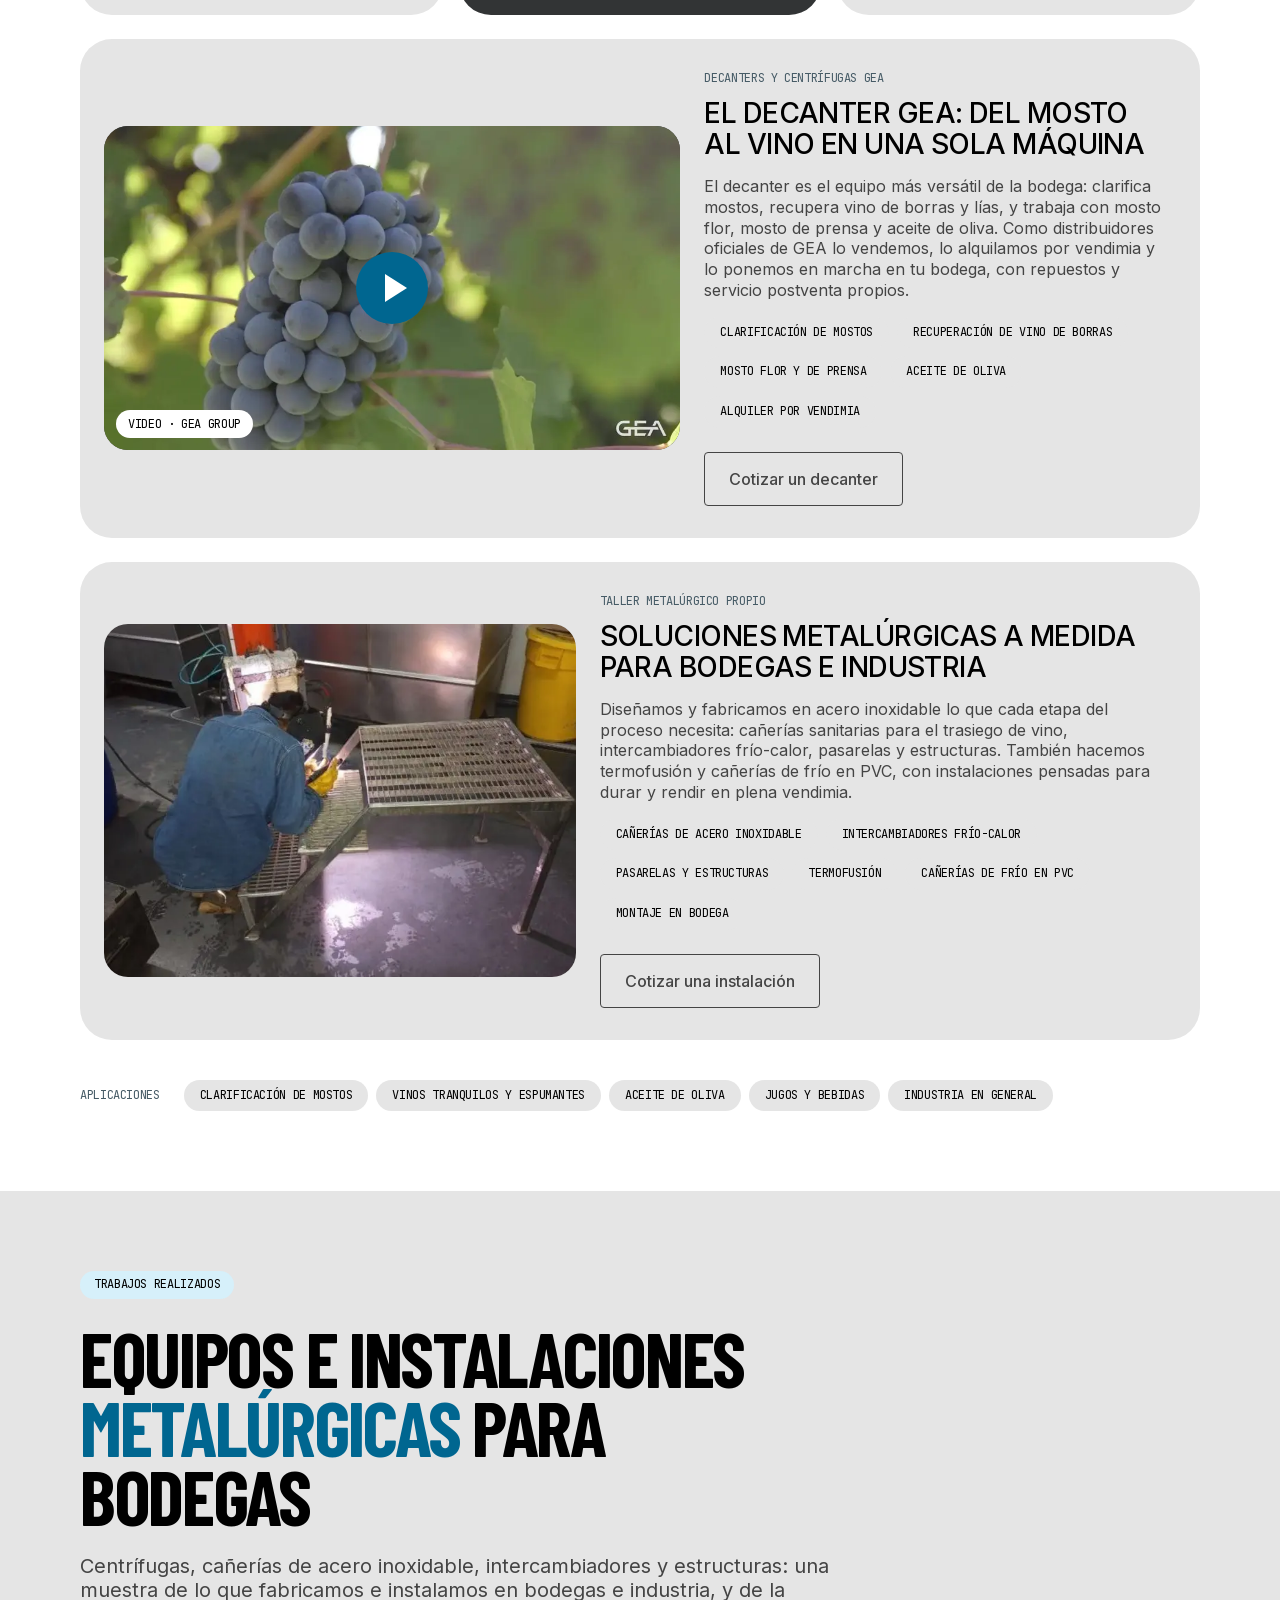
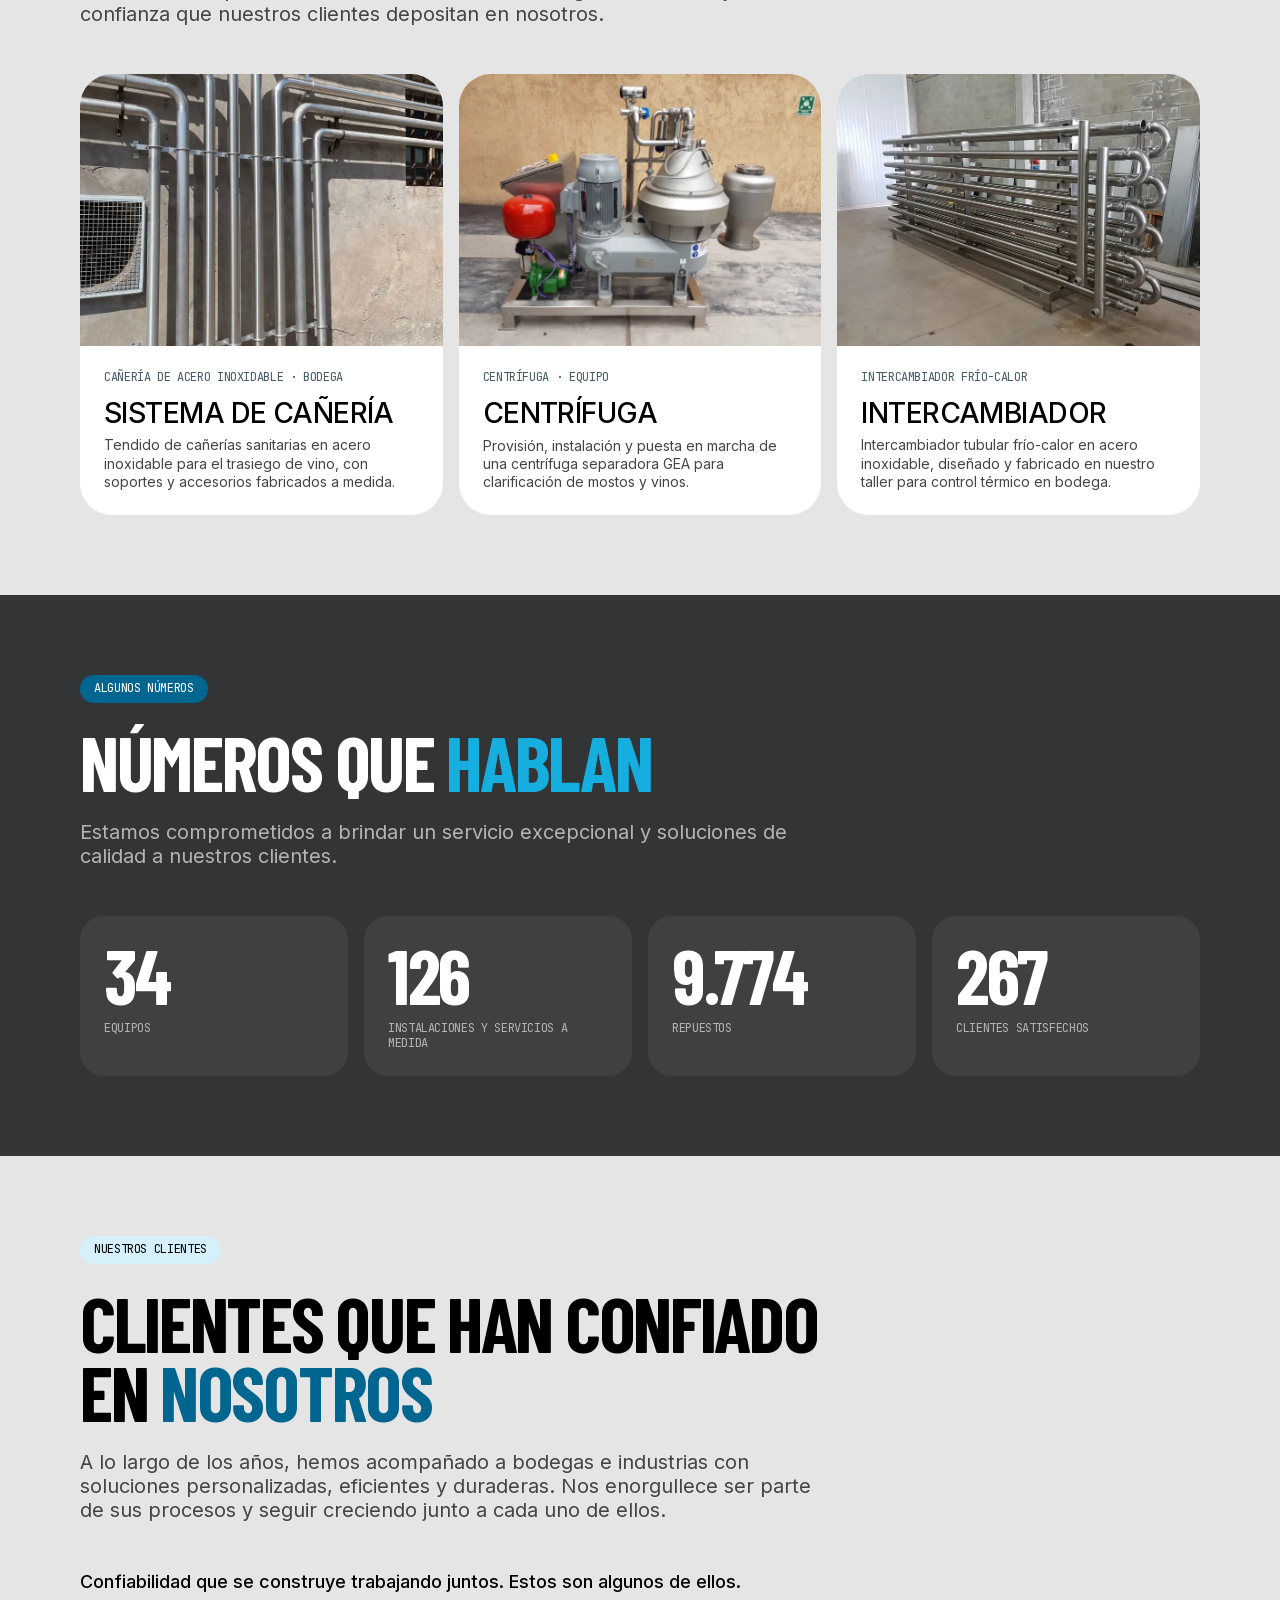
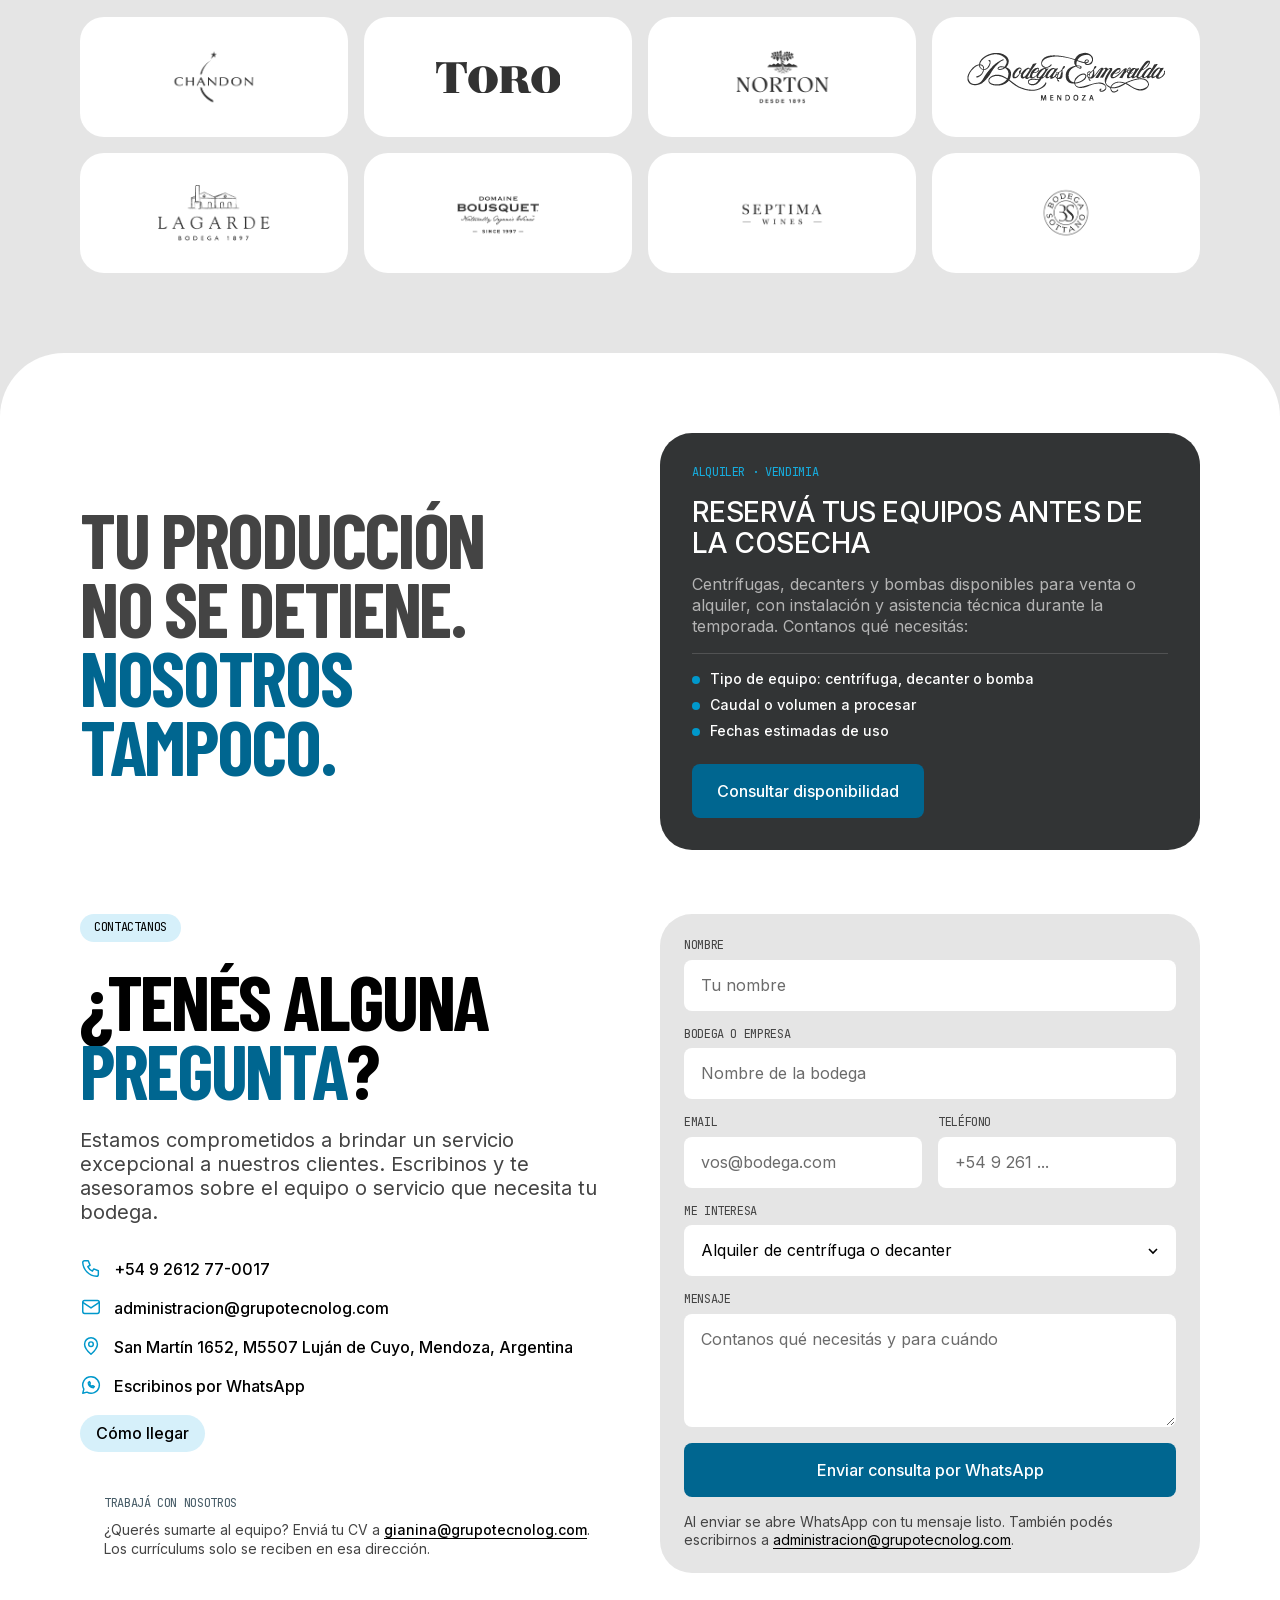
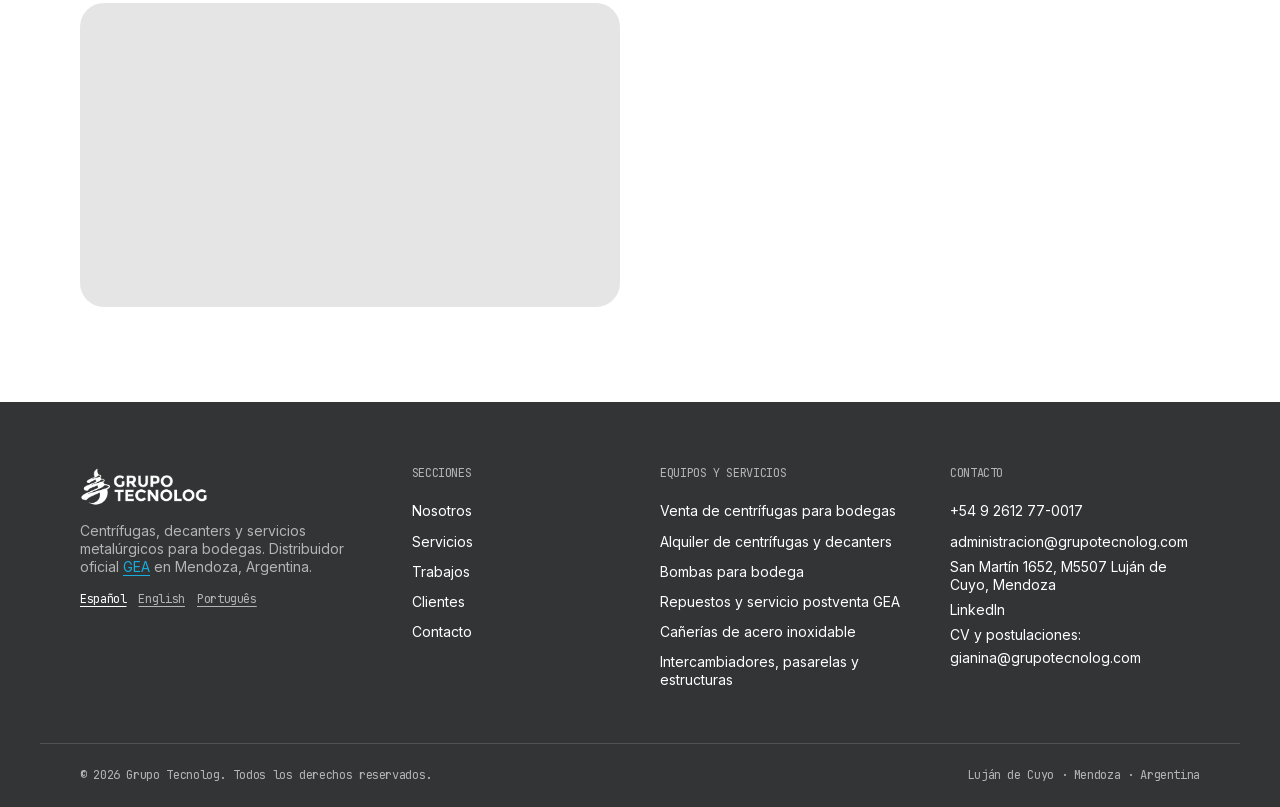
==== commit 8b6b5527: "Contacto: aviso de CV a gianina@grupotecnolog.com en los tres idiomas Co-Authored-By: Claude Fable 5" ====
--- a/index.html
+++ b/index.html
@@ -12,7 +12,9 @@
   <meta name="geo.placename" content="Luján de Cuyo, Mendoza">
   <meta name="theme-color" content="#323435">
   <link rel="canonical" href="https://grupotecnolog.com/">
-  <link rel="alternate" hreflang="es-AR" href="https://grupotecnolog.com/">
+  <link rel="alternate" hreflang="es" href="https://grupotecnolog.com/">
+  <link rel="alternate" hreflang="en" href="https://grupotecnolog.com/en/">
+  <link rel="alternate" hreflang="pt-BR" href="https://grupotecnolog.com/pt/">
   <link rel="alternate" hreflang="x-default" href="https://grupotecnolog.com/">
 
   <!-- Open Graph / Twitter -->
@@ -32,19 +34,19 @@
   <meta name="twitter:image" content="https://grupotecnolog.com/assets/img/centrifuga-gea-bodega.jpg">
 
   <!-- Icons -->
-  <link rel="icon" href="assets/logos/favicon-64.png" type="image/png" sizes="64x64">
-  <link rel="apple-touch-icon" href="assets/logos/favicon-300.png">
-  <link rel="manifest" href="site.webmanifest">
+  <link rel="icon" href="/assets/logos/favicon-64.png" type="image/png" sizes="64x64">
+  <link rel="apple-touch-icon" href="/assets/logos/favicon-300.png">
+  <link rel="manifest" href="/site.webmanifest">
 
   <!-- Fonts -->
-  <link rel="preload" as="font" type="font/woff2" href="assets/fonts/barlow-condensed-700.woff2" crossorigin>
-  <link rel="preload" as="font" type="font/woff2" href="assets/fonts/inter-400.woff2" crossorigin>
+  <link rel="preload" as="font" type="font/woff2" href="/assets/fonts/barlow-condensed-700.woff2" crossorigin>
+  <link rel="preload" as="font" type="font/woff2" href="/assets/fonts/inter-400.woff2" crossorigin>
   <style>
 /* Grupo Tecnolog — estilo brutalista editorial (DESIGN.md) con la paleta del sitio actual de GT */
-@font-face { font-family: 'Barlow Condensed'; font-style: normal; font-weight: 700; font-display: swap; src: url('assets/fonts/barlow-condensed-700.woff2') format('woff2'); }
-@font-face { font-family: 'Inter'; font-style: normal; font-weight: 400; font-display: swap; src: url('assets/fonts/inter-400.woff2') format('woff2'); }
-@font-face { font-family: 'Inter'; font-style: normal; font-weight: 500 700; font-display: swap; src: url('assets/fonts/inter-500.woff2') format('woff2'); }
-@font-face { font-family: 'JetBrains Mono'; font-style: normal; font-weight: 400; font-display: swap; src: url('assets/fonts/jetbrains-mono-400.woff2') format('woff2'); }
+@font-face { font-family: 'Barlow Condensed'; font-style: normal; font-weight: 700; font-display: swap; src: url('/assets/fonts/barlow-condensed-700.woff2') format('woff2'); }
+@font-face { font-family: 'Inter'; font-style: normal; font-weight: 400; font-display: swap; src: url('/assets/fonts/inter-400.woff2') format('woff2'); }
+@font-face { font-family: 'Inter'; font-style: normal; font-weight: 500 700; font-display: swap; src: url('/assets/fonts/inter-500.woff2') format('woff2'); }
+@font-face { font-family: 'JetBrains Mono'; font-style: normal; font-weight: 400; font-display: swap; src: url('/assets/fonts/jetbrains-mono-400.woff2') format('woff2'); }
 
 :root {
   /* Paleta GT aplicada sobre el sistema */
@@ -221,6 +223,11 @@
 .video-facade:focus-visible { outline: 3px solid var(--color-blue-text); outline-offset: 3px; }
 .video-facade .video-caption { position: absolute; left: 12px; bottom: 12px; font-family: var(--font-mono); font-size: 12px; letter-spacing: -0.03em; text-transform: uppercase; background: var(--color-white); color: var(--color-black); padding: 6px 12px; border-radius: var(--radius-tag); }
 .video-facade.is-playing .play, .video-facade.is-playing .video-caption, .video-facade.is-playing img { display: none; }
+.jobs-note { margin-top: 24px; padding: 20px 24px; background: var(--color-white); border-radius: var(--radius-card-sm); }
+.jobs-note .mono-label { margin-bottom: 8px; }
+.jobs-note p:last-child { margin: 0; font-size: 14px; line-height: 1.4; color: var(--color-slate); }
+.jobs-note a { color: var(--color-black); font-weight: 500; text-decoration: underline; text-underline-offset: 3px; overflow-wrap: anywhere; }
+.site-footer .footer-contact li a[href^="mailto:gianina"] { overflow-wrap: anywhere; }
 .map-embed { position: relative; margin-top: 24px; aspect-ratio: 16 / 9; border-radius: var(--radius-card-sm); overflow: hidden; background: var(--color-canvas); }
 .map-embed iframe { position: absolute; inset: 0; width: 100%; height: 100%; border: 0; }
 .step-card-dark { background: var(--color-dark) !important; color: var(--color-white); }
@@ -366,6 +373,19 @@
   h3 { font-size: 24px; }
   .wa-float { right: 16px; bottom: 16px; }
 }
+
+/* Selector de idioma */
+.lang-switch { display: flex; align-items: center; gap: 2px; margin-left: 4px; padding-left: 8px; border-left: 1px solid var(--color-ash); }
+.lang-switch a { font-family: var(--font-mono); font-size: 12px; letter-spacing: -0.03em; padding: 8px 8px !important; border-radius: var(--radius-pill); color: var(--color-slate); }
+.lang-switch a.is-active { color: var(--color-blue-text); font-weight: 700; }
+.footer-lang { display: flex; gap: 12px; margin-top: 16px; }
+.footer-lang a { font-family: var(--font-mono); font-size: 12px; letter-spacing: -0.03em; color: var(--color-smoke); }
+.footer-lang a.is-active { color: var(--color-white); }
+@media (max-width: 900px) {
+  .lang-switch { border-left: 0; padding: 8px 0 0; margin: 4px 0 0; border-top: 1px solid var(--color-ash); }
+  .lang-switch a { padding: 10px 12px !important; }
+}
+
   </style>
 
   <!-- Datos estructurados -->
@@ -407,7 +427,7 @@
           "@type": "ContactPoint",
           "telephone": "+54 9 261 277-0017",
           "contactType": "sales",
-          "availableLanguage": ["es"],
+          "availableLanguage": ["es", "en", "pt"],
           "areaServed": "AR"
         }],
         "hasOfferCatalog": {
@@ -428,17 +448,17 @@
         "@id": "https://grupotecnolog.com/#website",
         "url": "https://grupotecnolog.com/",
         "name": "Grupo Tecnolog",
-        "inLanguage": "es-AR",
+        "inLanguage": ["es", "en", "pt-BR"],
         "publisher": { "@id": "https://grupotecnolog.com/#organization" }
       },
       {
         "@type": "WebPage",
         "@id": "https://grupotecnolog.com/#webpage",
         "url": "https://grupotecnolog.com/",
-        "name": "Centrífugas, decanters y soluciones metalúrgicas para bodegas | Grupo Tecnolog Mendoza",
+        "name": "Centrífugas, Decanters y Soluciones Metalúrgicas para Bodegas | Grupo Tecnolog Mendoza",
         "isPartOf": { "@id": "https://grupotecnolog.com/#website" },
         "about": { "@id": "https://grupotecnolog.com/#organization" },
-        "inLanguage": "es-AR",
+        "inLanguage": "es",
         "primaryImageOfPage": "https://grupotecnolog.com/assets/img/centrifuga-gea-bodega.jpg"
       }
     ]
@@ -456,10 +476,10 @@
   <header class="site-header" id="inicio">
     <div class="container nav-wrap">
       <a class="brand" href="#inicio" aria-label="Grupo Tecnolog, inicio">
-        <img src="assets/logos/grupo-tecnolog-logo.webp" alt="Grupo Tecnolog" width="400" height="123">
+        <img src="/assets/logos/grupo-tecnolog-logo.webp" alt="Grupo Tecnolog" width="400" height="123">
       </a>
       <nav class="site-nav" aria-label="Principal">
-        <button class="nav-toggle" aria-expanded="false" aria-controls="menu" aria-label="Abrir menú">
+        <button class="nav-toggle" aria-expanded="false" aria-controls="menu" aria-label="Abrir menú" data-open="Abrir menú" data-close="Cerrar menú">
           <span></span><span></span><span></span>
         </button>
         <ul id="menu" class="menu">
@@ -469,6 +489,11 @@
           <li><a href="#proyectos">Trabajos</a></li>
           <li><a href="#clientes">Clientes</a></li>
           <li><a href="#contacto">Contacto</a></li>
+          <li class="lang-switch">
+            <a href="/" hreflang="es" lang="es" class="is-active" aria-label="Español">ES</a>
+            <a href="/en/" hreflang="en" lang="en" class="" aria-label="English">EN</a>
+            <a href="/pt/" hreflang="pt-BR" lang="pt-BR" class="" aria-label="Português">PT</a>
+          </li>
           <li class="menu-cta"><a class="btn btn-primary" href="https://wa.me/5492612770017?text=Hola%21%20Vengo%20desde%20la%20p%C3%A1gina%20y%20quer%C3%ADa%20hacer%20una%20consulta." target="_blank" rel="noopener">Pedir cotización</a></li>
         </ul>
       </nav>
@@ -495,8 +520,8 @@
           </ul>
         </div>
         <figure class="hero-media">
-          <video class="hero-video" muted loop playsinline preload="none" poster="assets/img/centrifuga-gea-bodega-poster.webp" aria-label="Centrífugas, cañerías e intercambiadores instalados por Grupo Tecnolog en bodegas de Mendoza">
-            <source src="assets/video/gt-hero-loop.webm" type="video/webm">
+          <video class="hero-video" muted loop playsinline preload="none" poster="/assets/img/centrifuga-gea-bodega-poster.webp" aria-label="Centrífugas, cañerías e intercambiadores instalados por Grupo Tecnolog en bodegas de Mendoza">
+            <source src="/assets/video/gt-hero-loop.webm" type="video/webm">
           </video>
           <figcaption>Centrífuga GEA · Cañerías inox · Bodega</figcaption>
         </figure>
@@ -508,7 +533,7 @@
       <div class="container split">
         <div class="split-media">
           <figure class="photo-card photo-main">
-            <img src="assets/img/equipo-grupo-tecnolog-mendoza-800.webp" srcset="assets/img/equipo-grupo-tecnolog-mendoza-800.webp 800w, assets/img/equipo-grupo-tecnolog-mendoza-1200.webp 1200w" sizes="(max-width: 900px) 100vw, 540px" alt="Equipo técnico de Grupo Tecnolog frente a su sede en Luján de Cuyo, Mendoza, distribuidor exclusivo GEA" width="1200" height="685" loading="lazy">
+            <img src="/assets/img/equipo-grupo-tecnolog-mendoza-800.webp" srcset="/assets/img/equipo-grupo-tecnolog-mendoza-800.webp 800w, /assets/img/equipo-grupo-tecnolog-mendoza-1200.webp 1200w" sizes="(max-width: 900px) 100vw, 540px" alt="Equipo técnico de Grupo Tecnolog frente a su sede en Luján de Cuyo, Mendoza, distribuidor exclusivo GEA" width="1200" height="685" loading="lazy">
           </figure>
         </div>
         <div class="split-copy">
@@ -586,7 +611,7 @@
         <div class="metal-split gea-split" id="decanters">
           <div class="video-facade-wrap">
             <button class="video-facade" type="button" data-yt="TZMTGBaIxv8" aria-label="Reproducir video: GEA Multi-Purpose Wine Decanter">
-              <img src="assets/img/decanter-gea-vino-video.webp" alt="Decanter GEA para vino, fotograma del video de GEA Group" width="960" height="540" loading="lazy">
+              <img src="/assets/img/decanter-gea-vino-video.webp" alt="Decanter GEA para vino, fotograma del video de GEA Group" width="960" height="540" loading="lazy">
               <span class="play" aria-hidden="true"></span>
               <span class="video-caption">Video · GEA Group</span>
             </button>
@@ -608,7 +633,7 @@
 
         <div class="metal-split" id="metalurgica">
           <figure class="photo-card metal-photo">
-            <img src="assets/img/fabricacion-metalurgica-pasarela-800.webp" srcset="assets/img/fabricacion-metalurgica-pasarela-800.webp 800w, assets/img/fabricacion-metalurgica-pasarela-1200.webp 1200w" sizes="(max-width: 900px) 100vw, 480px" alt="Soldador de Grupo Tecnolog fabricando una pasarela metálica a medida en el taller" width="1200" height="772" loading="lazy">
+            <img src="/assets/img/fabricacion-metalurgica-pasarela-800.webp" srcset="/assets/img/fabricacion-metalurgica-pasarela-800.webp 800w, /assets/img/fabricacion-metalurgica-pasarela-1200.webp 1200w" sizes="(max-width: 900px) 100vw, 480px" alt="Soldador de Grupo Tecnolog fabricando una pasarela metálica a medida en el taller" width="1200" height="772" loading="lazy">
           </figure>
           <div class="metal-copy">
             <p class="mono-label">Taller metalúrgico propio</p>
@@ -639,7 +664,7 @@
       </div>
     </section>
 
-    <!-- 5 · Portfolio -->
+    <!-- 5 · Trabajos -->
     <section class="section" id="proyectos" aria-labelledby="proyectos-title">
       <div class="container">
         <div class="section-head">
@@ -650,7 +675,7 @@
         <div class="cards-3 projects">
           <article class="project-card">
             <figure>
-              <img src="assets/img/caneria-acero-inoxidable-bodega-800.webp" srcset="assets/img/caneria-acero-inoxidable-bodega-800.webp 800w, assets/img/caneria-acero-inoxidable-bodega-1200.webp 1200w" sizes="(max-width: 1024px) 100vw, 370px" alt="Sistema de cañerías de acero inoxidable instalado en una bodega de Mendoza" width="1200" height="1600" loading="lazy">
+              <img src="/assets/img/caneria-acero-inoxidable-bodega-800.webp" srcset="/assets/img/caneria-acero-inoxidable-bodega-800.webp 800w, /assets/img/caneria-acero-inoxidable-bodega-1200.webp 1200w" sizes="(max-width: 1024px) 100vw, 370px" alt="Sistema de cañerías de acero inoxidable instalado en una bodega de Mendoza" width="1200" height="1600" loading="lazy">
             </figure>
             <div class="project-body">
               <p class="mono-label">Cañería de acero inoxidable · Bodega</p>
@@ -660,7 +685,7 @@
           </article>
           <article class="project-card">
             <figure>
-              <img src="assets/img/centrifuga-separadora-vino-800.webp" srcset="assets/img/centrifuga-separadora-vino-800.webp 800w, assets/img/centrifuga-separadora-vino-1200.webp 1200w" sizes="(max-width: 1024px) 100vw, 370px" alt="Centrífuga separadora GEA para clarificación de vino instalada en bodega" width="1200" height="859" loading="lazy">
+              <img src="/assets/img/centrifuga-separadora-vino-800.webp" srcset="/assets/img/centrifuga-separadora-vino-800.webp 800w, /assets/img/centrifuga-separadora-vino-1200.webp 1200w" sizes="(max-width: 1024px) 100vw, 370px" alt="Centrífuga separadora GEA para clarificación de vino instalada en bodega" width="1200" height="859" loading="lazy">
             </figure>
             <div class="project-body">
               <p class="mono-label">Centrífuga · Equipo</p>
@@ -670,7 +695,7 @@
           </article>
           <article class="project-card">
             <figure>
-              <img src="assets/img/intercambiador-frio-calor-acero-inoxidable-800.webp" srcset="assets/img/intercambiador-frio-calor-acero-inoxidable-800.webp 800w, assets/img/intercambiador-frio-calor-acero-inoxidable-1200.webp 1200w" sizes="(max-width: 1024px) 100vw, 370px" alt="Intercambiador de calor tubular en acero inoxidable fabricado por Grupo Tecnolog" width="1200" height="1106" loading="lazy">
+              <img src="/assets/img/intercambiador-frio-calor-acero-inoxidable-800.webp" srcset="/assets/img/intercambiador-frio-calor-acero-inoxidable-800.webp 800w, /assets/img/intercambiador-frio-calor-acero-inoxidable-1200.webp 1200w" sizes="(max-width: 1024px) 100vw, 370px" alt="Intercambiador de calor tubular en acero inoxidable fabricado por Grupo Tecnolog" width="1200" height="1106" loading="lazy">
             </figure>
             <div class="project-body">
               <p class="mono-label">Intercambiador frío-calor</p>
@@ -690,7 +715,7 @@
           <h2 id="numeros-title">Números que <em>hablan</em></h2>
           <p class="lead">Estamos comprometidos a brindar un servicio excepcional y soluciones de calidad a nuestros clientes.</p>
         </div>
-        <dl class="stats">
+        <dl class="stats" data-locale="es-AR">
           <div class="stat">
             <dt>Equipos</dt>
             <dd><span class="count" data-count="34">34</span></dd>
@@ -721,14 +746,14 @@
         </div>
         <p class="clients-note">Confiabilidad que se construye trabajando juntos. Estos son algunos de ellos.</p>
         <ul class="logo-grid" aria-label="Bodegas clientes">
-          <li><a href="https://www.chandon.com.ar/" target="_blank" rel="noopener"><img src="assets/logos/chandon.webp" alt="Bodega Chandon Argentina" width="195" height="120" loading="lazy"></a></li>
-          <li><a href="https://toro.com.ar/" target="_blank" rel="noopener"><img src="assets/logos/toro.webp" alt="Bodega Toro" width="124" height="31" loading="lazy"></a></li>
-          <li><a href="https://www.norton.com.ar/" target="_blank" rel="noopener"><img src="assets/logos/norton.webp" alt="Bodega Norton" width="210" height="120" loading="lazy"></a></li>
-          <li><a href="https://www.bodegasesmeralda.com.ar/" target="_blank" rel="noopener"><img src="assets/logos/bodegas-esmeralda.webp" alt="Bodegas Esmeralda" width="202" height="50" loading="lazy"></a></li>
-          <li><a href="https://www.lagarde.com.ar/" target="_blank" rel="noopener"><img src="assets/logos/lagarde.webp" alt="Bodega Lagarde" width="241" height="120" loading="lazy"></a></li>
-          <li><a href="https://domainebousquet.com/" target="_blank" rel="noopener"><img src="assets/logos/domaine-bousquet.webp" alt="Domaine Bousquet" width="223" height="120" loading="lazy"></a></li>
-          <li><a href="https://www.bodegaseptima.com/" target="_blank" rel="noopener"><img src="assets/logos/bodega-septima.webp" alt="Bodega Séptima" width="198" height="120" loading="lazy"></a></li>
-          <li><a href="https://www.bodegasottano.com/" target="_blank" rel="noopener"><img src="assets/logos/bodega-sottano.webp" alt="Bodega Sottano" width="121" height="120" loading="lazy"></a></li>
+          <li><a href="https://www.chandon.com.ar/" target="_blank" rel="noopener"><img src="/assets/logos/chandon.webp" alt="Chandon Argentina" width="195" height="120" loading="lazy"></a></li>
+          <li><a href="https://toro.com.ar/" target="_blank" rel="noopener"><img src="/assets/logos/toro.webp" alt="Bodega Toro" width="124" height="31" loading="lazy"></a></li>
+          <li><a href="https://www.norton.com.ar/" target="_blank" rel="noopener"><img src="/assets/logos/norton.webp" alt="Bodega Norton" width="210" height="120" loading="lazy"></a></li>
+          <li><a href="https://www.bodegasesmeralda.com.ar/" target="_blank" rel="noopener"><img src="/assets/logos/bodegas-esmeralda.webp" alt="Bodegas Esmeralda" width="202" height="50" loading="lazy"></a></li>
+          <li><a href="https://www.lagarde.com.ar/" target="_blank" rel="noopener"><img src="/assets/logos/lagarde.webp" alt="Bodega Lagarde" width="241" height="120" loading="lazy"></a></li>
+          <li><a href="https://domainebousquet.com/" target="_blank" rel="noopener"><img src="/assets/logos/domaine-bousquet.webp" alt="Domaine Bousquet" width="223" height="120" loading="lazy"></a></li>
+          <li><a href="https://www.bodegaseptima.com/" target="_blank" rel="noopener"><img src="/assets/logos/bodega-septima.webp" alt="Bodega Séptima" width="198" height="120" loading="lazy"></a></li>
+          <li><a href="https://www.bodegasottano.com/" target="_blank" rel="noopener"><img src="/assets/logos/bodega-sottano.webp" alt="Bodega Sottano" width="121" height="120" loading="lazy"></a></li>
         </ul>
       </div>
     </section>
@@ -774,12 +799,16 @@
               </li>
             </ul>
             <a class="link-map" href="https://www.google.com/maps/place/GRUPO+TECNOLOG+SA/@-33.023988,-68.8743844,19.23z/data=!4m15!1m8!3m7!1s0x967e75311cd957b7:0x4645e2080e4f8c36!2sSan+Mart%C3%ADn+1652,+M5507+Luj%C3%A1n+de+Cuyo,+Mendoza!3b1!8m2!3d-33.0242921!4d-68.8743844!16s%2Fg%2F11j6g3mzhf!3m5!1s0x967e75311c9c780f:0x1a8981648589e1e2!8m2!3d-33.0241911!4d-68.8743517!16s%2Fg%2F11gbv4yhb6?entry=ttu&amp;g_ep=EgoyMDI2MDkyMy4wIKXMDSoASAFQAw%3D%3D" target="_blank" rel="noopener">Cómo llegar</a>
+            <div class="jobs-note" id="trabaja">
+              <p class="mono-label">Trabajá con nosotros</p>
+              <p>¿Querés sumarte al equipo? Enviá tu CV a <a href="mailto:gianina@grupotecnolog.com?subject=CV%20-%20Postulaci%C3%B3n%20Grupo%20Tecnolog">gianina@grupotecnolog.com</a>. Los currículums solo se reciben en esa dirección.</p>
+            </div>
             <div class="map-embed">
               <iframe src="https://www.google.com/maps?q=GRUPO+TECNOLOG+SA%2C+San+Mart%C3%ADn+1652%2C+Luj%C3%A1n+de+Cuyo%2C+Mendoza&amp;z=17&amp;hl=es&amp;output=embed" title="Mapa de Google Maps con la ubicación de Grupo Tecnolog en San Martín 1652, Luján de Cuyo, Mendoza" loading="lazy" referrerpolicy="strict-origin-when-cross-origin" allowfullscreen></iframe>
             </div>
           </div>
 
-          <form class="contact-form" id="form-contacto" action="https://wa.me/5492612770017" method="get" novalidate>
+          <form class="contact-form" id="form-contacto" action="https://wa.me/5492612770017" method="get" novalidate data-wa-intro="Hola! Vengo desde la página y quería hacer una consulta." data-l-name="Nombre" data-l-company="Bodega/Empresa" data-l-email="Email" data-l-phone="Teléfono" data-l-interest="Me interesa" data-l-message="Mensaje">
             <div class="field">
               <label for="f-nombre">Nombre</label>
               <input id="f-nombre" name="nombre" type="text" autocomplete="name" required maxlength="80" placeholder="Tu nombre">
@@ -825,8 +854,13 @@
   <footer class="site-footer">
     <div class="container footer-grid">
       <div class="footer-brand">
-        <img src="assets/logos/grupo-tecnolog-logo.webp" alt="Grupo Tecnolog" width="400" height="123" loading="lazy">
+        <img src="/assets/logos/grupo-tecnolog-logo.webp" alt="Grupo Tecnolog" width="400" height="123" loading="lazy">
         <p>Centrífugas, decanters y servicios metalúrgicos para bodegas. Distribuidor oficial <a href="https://www.gea.com/es/" target="_blank" rel="noopener">GEA</a> en Mendoza, Argentina.</p>
+        <nav class="footer-lang" aria-label="Idioma">
+          <a href="/" hreflang="es" lang="es" class="is-active">Español</a>
+          <a href="/en/" hreflang="en" lang="en" class="">English</a>
+          <a href="/pt/" hreflang="pt-BR" lang="pt-BR" class="">Português</a>
+        </nav>
       </div>
       <nav class="footer-nav" aria-label="Pie de página">
         <p class="footer-title">Secciones</p>
@@ -856,6 +890,7 @@
           <li><a href="mailto:administracion@grupotecnolog.com">administracion@grupotecnolog.com</a></li>
           <li>San Martín 1652, M5507 Luján de Cuyo, Mendoza</li>
           <li><a href="https://www.linkedin.com/company/grupotecnolog" target="_blank" rel="noopener">LinkedIn</a></li>
+          <li>CV y postulaciones: <a href="mailto:gianina@grupotecnolog.com?subject=CV%20-%20Postulaci%C3%B3n%20Grupo%20Tecnolog">gianina@grupotecnolog.com</a></li>
         </ul>
       </div>
     </div>
@@ -869,6 +904,6 @@
     <svg viewBox="0 0 24 24" aria-hidden="true"><path d="M12 3a9 9 0 0 0-7.8 13.5L3 21l4.6-1.2A9 9 0 1 0 12 3z"/><path d="M9 9.5c0 3 2.5 5.5 5.5 5.5l1.2-1.3-1.7-1-1 .8a4 4 0 0 1-2.5-2.5l.8-1-1-1.7z"/></svg>
   </a>
 
-  <script src="assets/js/main.js" defer></script>
+  <script src="/assets/js/main.js" defer></script>
 </body>
 </html>
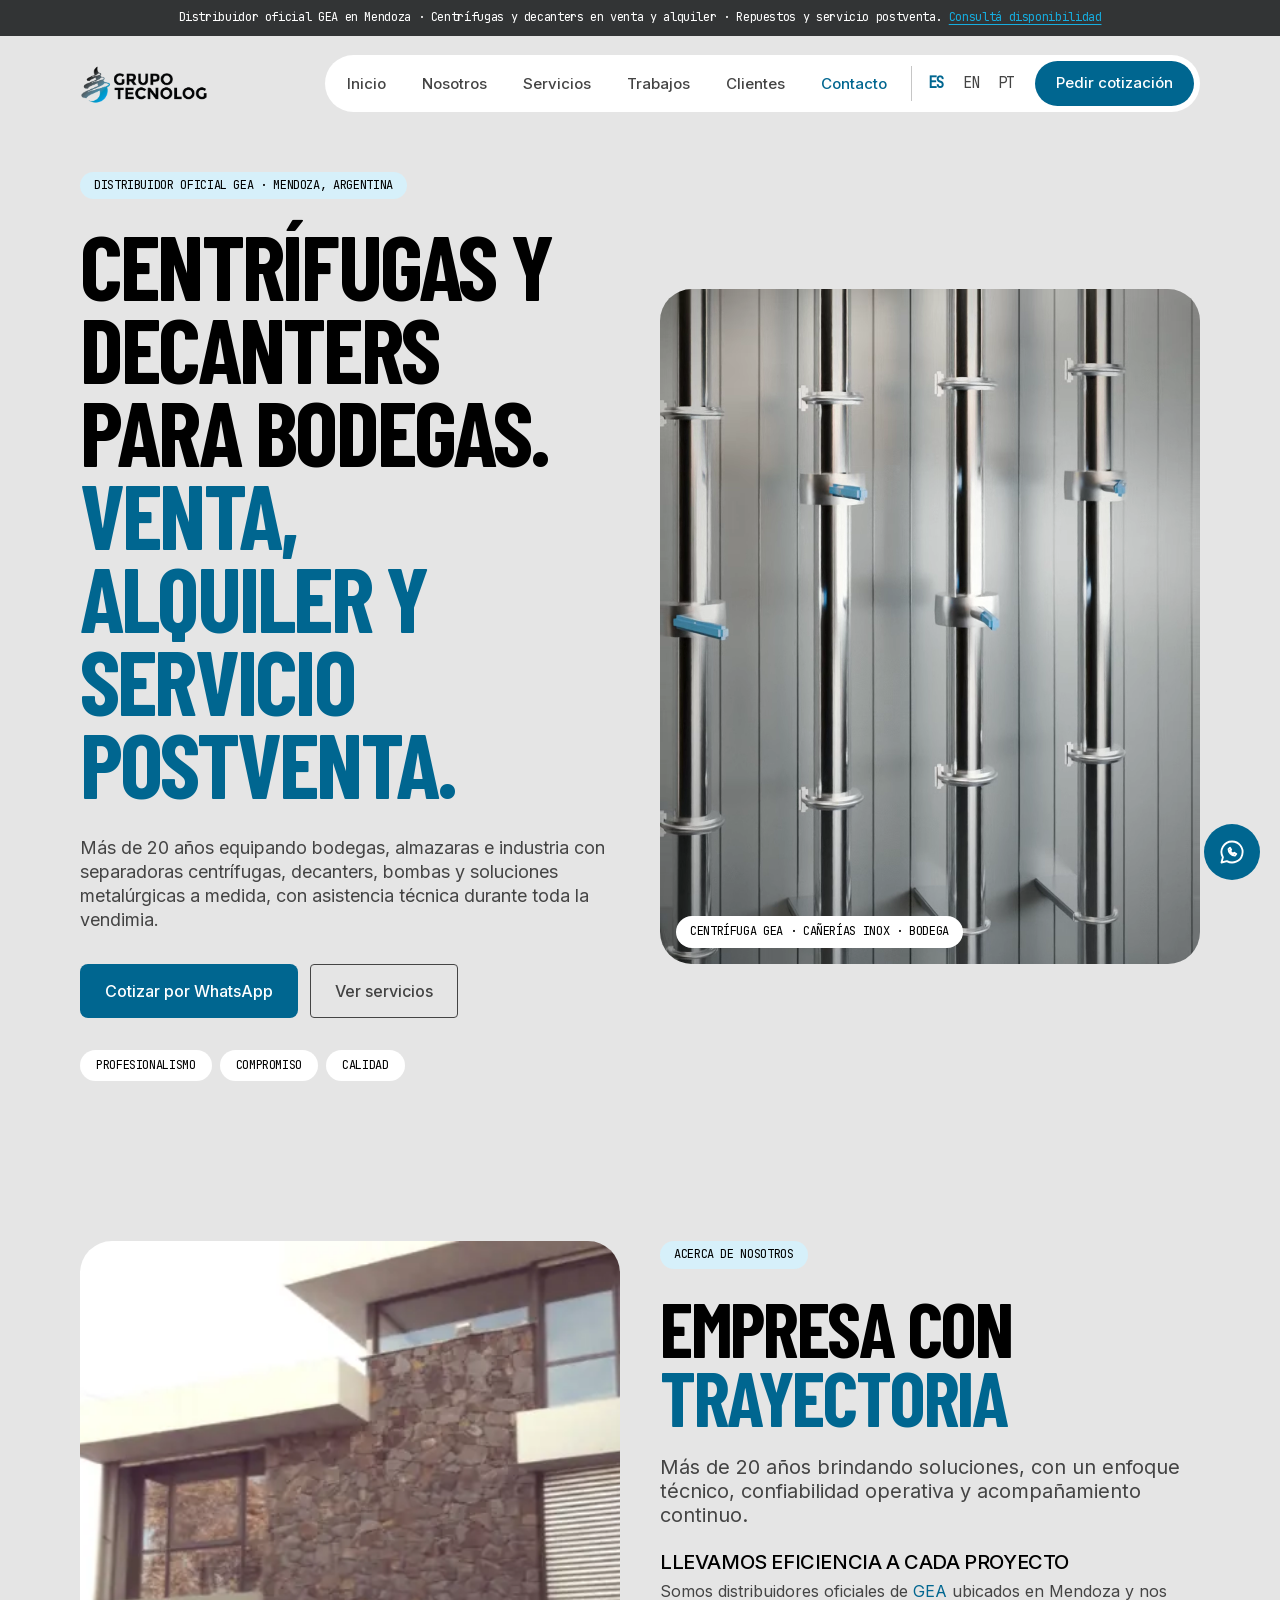
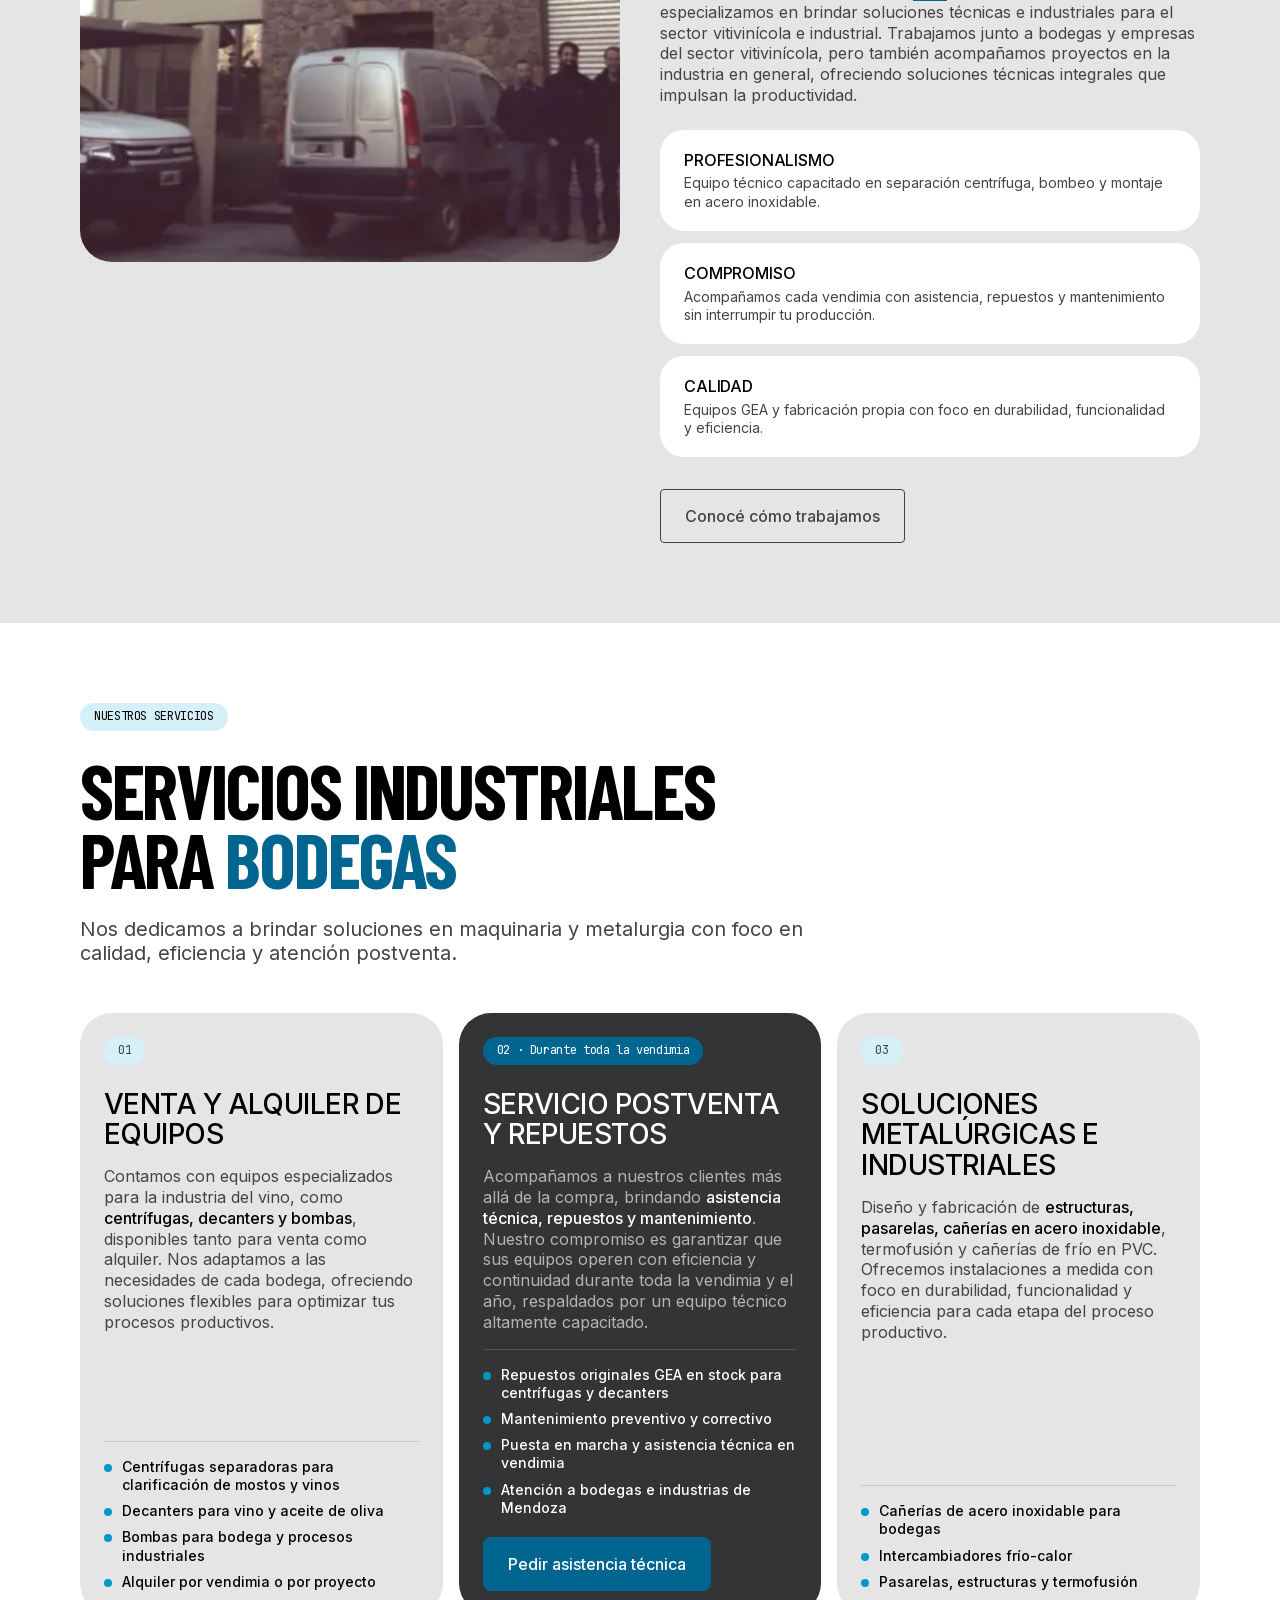
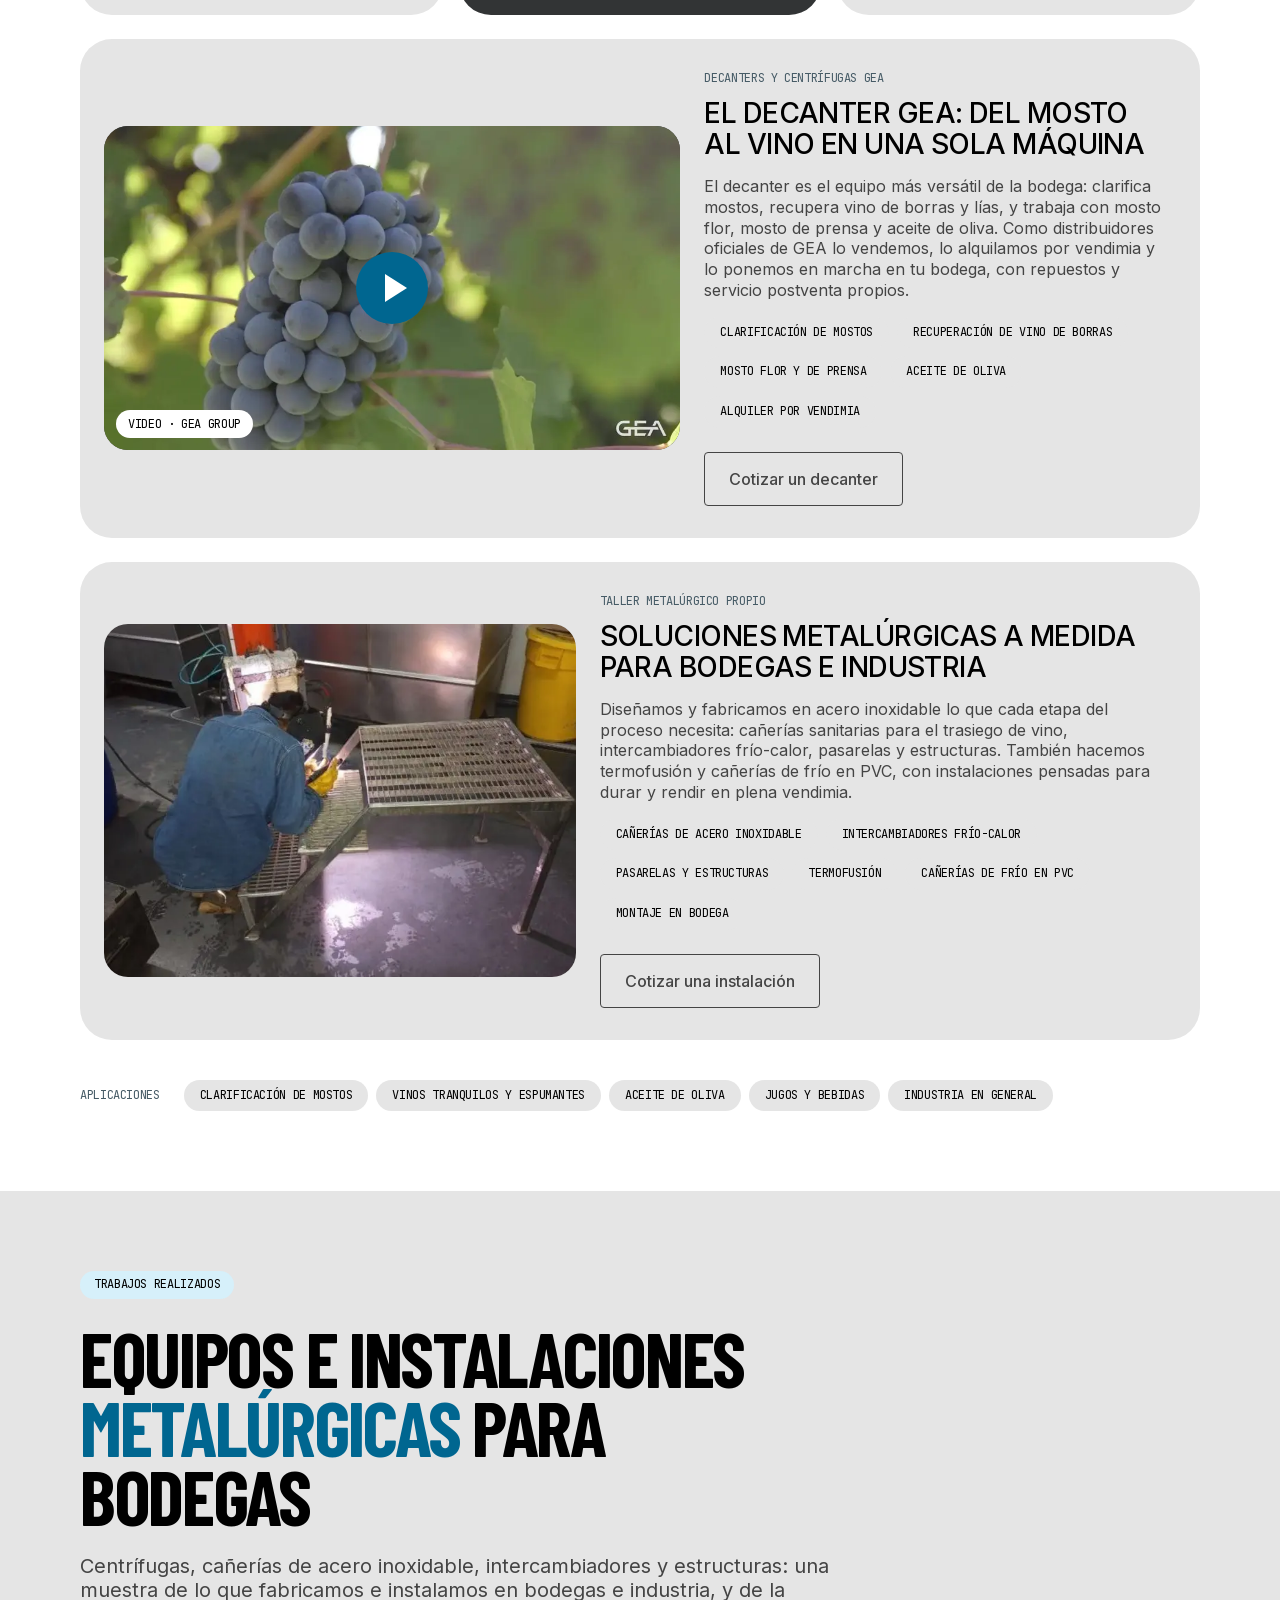
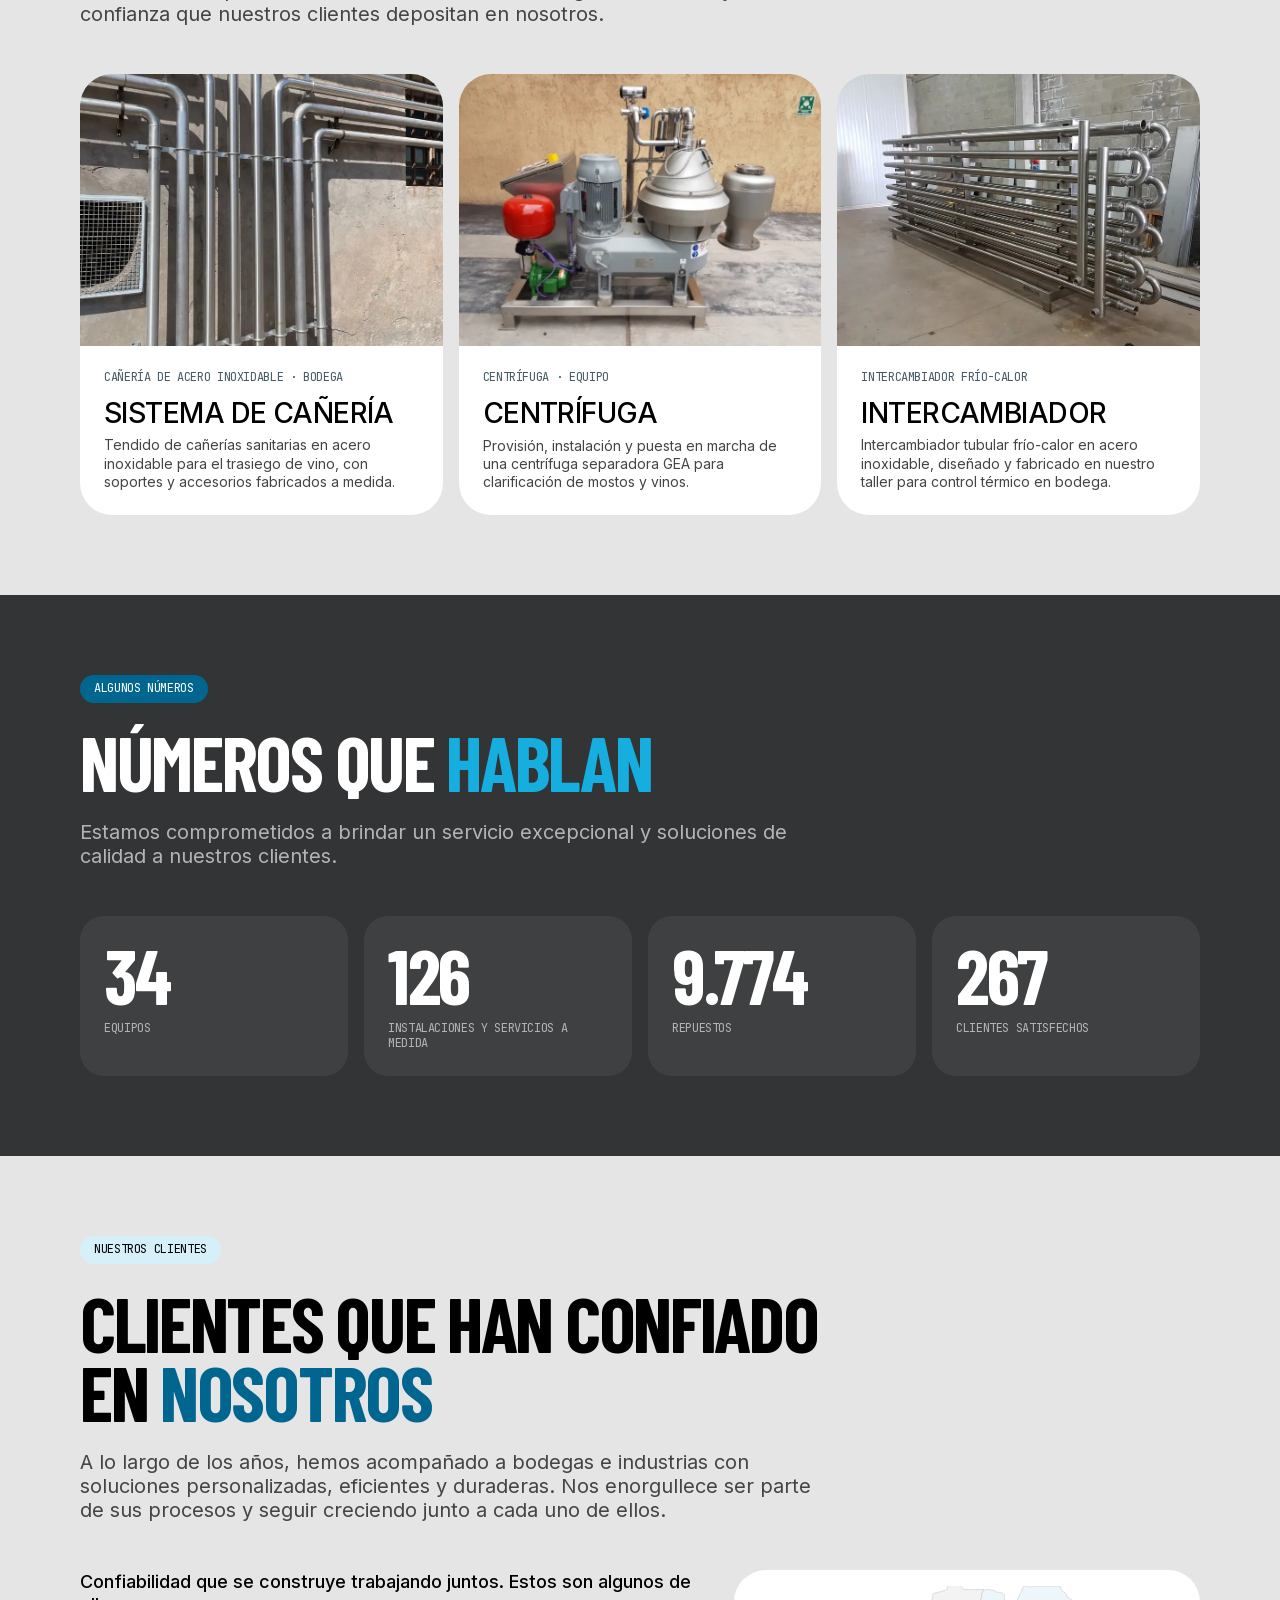
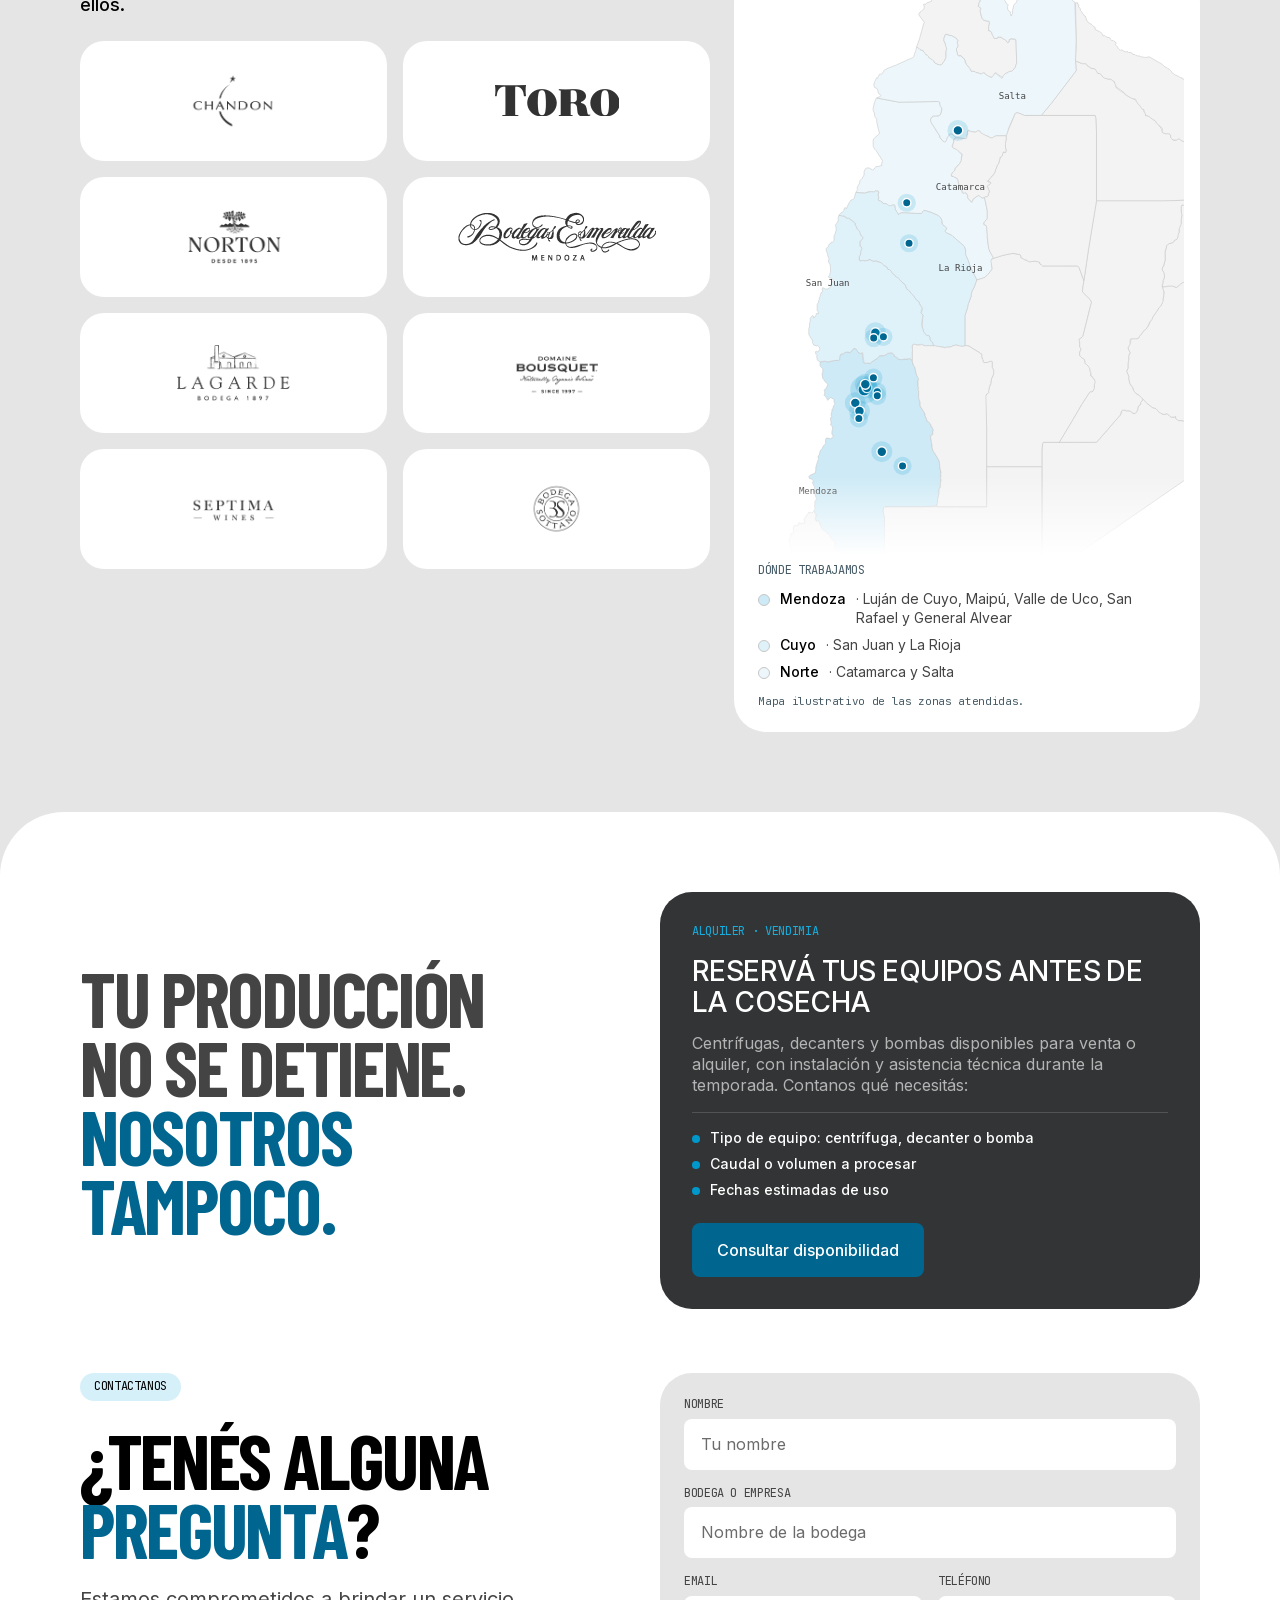
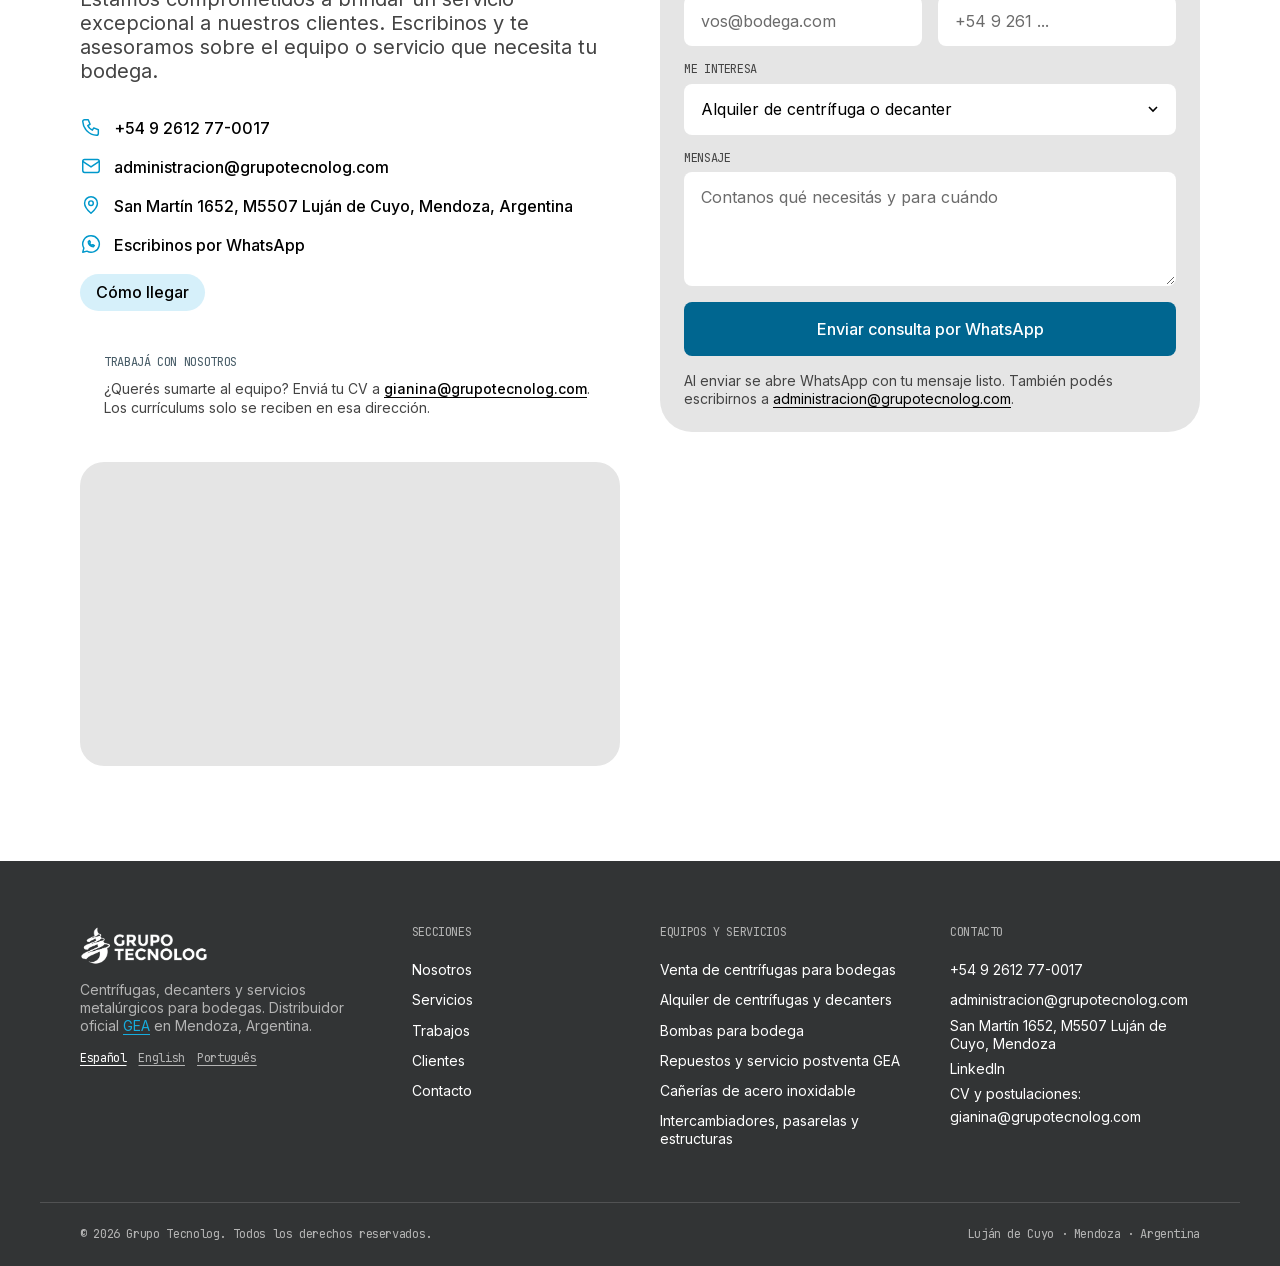
==== commit d9c84f74: "Clientes: mapa SVG de zonas atendidas (Mendoza, Cuyo y Norte) y CSS minificado en el build - tools/m" ====
--- a/index.html
+++ b/index.html
@@ -42,350 +42,7 @@
   <link rel="preload" as="font" type="font/woff2" href="/assets/fonts/barlow-condensed-700.woff2" crossorigin>
   <link rel="preload" as="font" type="font/woff2" href="/assets/fonts/inter-400.woff2" crossorigin>
   <style>
-/* Grupo Tecnolog — estilo brutalista editorial (DESIGN.md) con la paleta del sitio actual de GT */
-@font-face { font-family: 'Barlow Condensed'; font-style: normal; font-weight: 700; font-display: swap; src: url('/assets/fonts/barlow-condensed-700.woff2') format('woff2'); }
-@font-face { font-family: 'Inter'; font-style: normal; font-weight: 400; font-display: swap; src: url('/assets/fonts/inter-400.woff2') format('woff2'); }
-@font-face { font-family: 'Inter'; font-style: normal; font-weight: 500 700; font-display: swap; src: url('/assets/fonts/inter-500.woff2') format('woff2'); }
-@font-face { font-family: 'JetBrains Mono'; font-style: normal; font-weight: 400; font-display: swap; src: url('/assets/fonts/jetbrains-mono-400.woff2') format('woff2'); }
-
-:root {
-  /* Paleta GT aplicada sobre el sistema */
-  --color-black: #000000;          /* texto principal */
-  --color-dark: #323435;           /* bloques invertidos, header y footer (gris oscuro GT) */
-  --color-white: #ffffff;          /* tarjetas */
-  --color-canvas: #e5e5e5;         /* fondo de página */
-  --color-mist: #f3f3f3;           /* paneles secundarios, pill de navegación */
-  --color-ash: #c6c6c6;            /* hairlines */
-  --color-smoke: #b4b4b4;          /* texto secundario sobre oscuro (AA sobre #323435) */
-  --color-slate: #444444;          /* texto secundario */
-  --color-steel: #465b66;          /* meta / captions (gris azulado GT) */
-  --color-blue: #0098cb;           /* acento GT decorativo (puntos, tintes, fondos) */
-  --color-blue-text: #006690;      /* azul GT para texto, enlaces y botones (contraste AA) */
-  --color-blue-light: #16addf;     /* micro-acento GT */
-  --color-blue-tint: #d6f0fa;      /* tags y fondos de enlace (reemplaza al menta) */
-
-  --font-display: 'Barlow Condensed', 'Anton', 'Bebas Neue', Impact, sans-serif;
-  --font-body: 'Inter', ui-sans-serif, system-ui, -apple-system, 'Segoe UI', Roboto, sans-serif;
-  --font-mono: 'JetBrains Mono', ui-monospace, SFMono-Regular, Menlo, monospace;
-
-  --radius-btn: 8px;
-  --radius-ghost: 4px;
-  --radius-card: 32px;
-  --radius-card-sm: 24px;
-  --radius-large: 64px;
-  --radius-pill: 48px;
-  --radius-tag: 64px;
-  --page-max: 1200px;
-  --gutter: clamp(16px, 4vw, 40px);
-  --section-gap: 80px;
-}
-
-*, *::before, *::after { box-sizing: border-box; }
-html { scroll-behavior: smooth; -webkit-text-size-adjust: 100%; }
-[id] { scroll-margin-top: 112px; }
-body {
-  margin: 0;
-  background: var(--color-canvas);
-  color: var(--color-black);
-  font-family: var(--font-body);
-  font-size: 16px;
-  line-height: 1.3;
-  font-weight: 400;
-  -webkit-font-smoothing: antialiased;
-}
-img { max-width: 100%; height: auto; display: block; }
-a { color: var(--color-black); text-decoration: none; }
-a:hover { text-decoration: underline; text-underline-offset: 3px; }
-p { margin: 0 0 16px; color: var(--color-slate); }
-ul { margin: 0; padding: 0; list-style: none; }
-address { font-style: normal; }
-.container { max-width: var(--page-max); margin: 0 auto; padding-left: var(--gutter); padding-right: var(--gutter); }
-
-.skip-link { position: absolute; left: -9999px; top: 8px; background: var(--color-black); color: var(--color-white); padding: 8px 16px; border-radius: var(--radius-btn); z-index: 100; }
-.skip-link:focus { left: 16px; }
-
-/* Tipografía */
-h1, h2, h3 { margin: 0; color: var(--color-black); }
-h1, h2, .tagline {
-  font-family: var(--font-display); font-weight: 700; text-transform: uppercase;
-  line-height: .9; letter-spacing: -0.03em; overflow-wrap: break-word;
-}
-h1 em, h2 em, .tagline em { font-style: normal; color: var(--color-blue-text); }
-h3 { font-family: var(--font-body); font-weight: 500; text-transform: uppercase; font-size: 28px; line-height: 1.1; letter-spacing: -0.02em; }
-.eyebrow {
-  font-family: var(--font-mono); font-size: 12px; line-height: 1.3; letter-spacing: -0.03em; text-transform: uppercase;
-  color: var(--color-black); background: var(--color-blue-tint); display: inline-block; padding: 6px 14px; border-radius: var(--radius-tag);
-  margin: 0 0 24px;
-}
-.lead { font-size: 20px; line-height: 1.2; font-weight: 400; color: var(--color-slate); }
-.mono-label { font-family: var(--font-mono); font-size: 12px; line-height: 1.3; letter-spacing: -0.03em; text-transform: uppercase; color: var(--color-steel); margin: 0 0 12px; }
-
-/* Botones */
-.btn {
-  display: inline-flex; align-items: center; justify-content: center; gap: 8px;
-  font-family: var(--font-body); font-weight: 500; font-size: 16px; line-height: 1.25;
-  padding: 16px 24px; border-radius: var(--radius-btn); border: 1.5px solid transparent;
-  text-decoration: none; cursor: pointer; transition: background-color .15s ease, color .15s ease, border-color .15s ease;
-}
-.btn:hover { text-decoration: none; }
-.btn-primary { background: var(--color-blue-text); color: var(--color-white); }
-.btn-primary:hover { background: var(--color-dark); color: var(--color-white); }
-.btn-outline { background: transparent; border-color: var(--color-slate); color: var(--color-slate); border-radius: var(--radius-ghost); }
-.btn-outline:hover { background: var(--color-black); border-color: var(--color-black); color: var(--color-white); }
-.btn-block { width: 100%; }
-
-/* Tag list */
-.tag-list { display: flex; flex-wrap: wrap; gap: 8px; }
-.tag-list li {
-  font-family: var(--font-mono); font-size: 12px; letter-spacing: -0.03em; text-transform: uppercase;
-  background: var(--color-white); color: var(--color-black); padding: 8px 16px; border-radius: var(--radius-tag);
-}
-
-/* 1 · Aviso + header */
-.announcement { background: var(--color-dark); color: var(--color-white); text-align: center; font-family: var(--font-mono); font-size: 12px; letter-spacing: -0.03em; padding: 6px 16px; }
-.announcement p { margin: 0; color: var(--color-white); }
-.announcement a { color: var(--color-blue-light); text-decoration: underline; text-underline-offset: 3px; display: inline-block; padding: 4px 0; }
-
-.site-header { position: sticky; top: 0; z-index: 50; background: var(--color-canvas); transition: box-shadow .2s ease; }
-.site-header.is-scrolled { border-bottom: 1px solid var(--color-ash); }
-.nav-wrap { display: flex; align-items: center; justify-content: space-between; min-height: 96px; gap: 24px; }
-.brand img { height: 40px; width: auto; }
-.site-nav { display: flex; align-items: center; gap: 16px; flex: 1; justify-content: flex-end; }
-.menu { display: flex; align-items: center; gap: 4px; background: var(--color-white); border-radius: var(--radius-pill); padding: 6px; }
-.menu a:not(.btn) { display: inline-block; padding: 10px 16px; border-radius: var(--radius-pill); color: var(--color-slate); font-size: 15px; font-weight: 500; }
-.menu a:not(.btn):hover { text-decoration: none; color: var(--color-black); background: var(--color-mist); }
-.menu a.is-active { color: var(--color-blue-text); }
-.menu-cta { margin-left: 8px; }
-.menu-cta .btn { padding: 12px 20px; font-size: 15px; border-radius: var(--radius-pill); }
-.nav-toggle { display: none; width: 48px; height: 48px; border: 0; background: var(--color-white); border-radius: 50%; cursor: pointer; padding: 14px 12px; flex-direction: column; justify-content: space-between; }
-.nav-toggle span { display: block; height: 2px; background: var(--color-black); transition: transform .2s ease, opacity .2s ease; }
-.nav-toggle[aria-expanded="true"] span:nth-child(1) { transform: translateY(9px) rotate(45deg); }
-.nav-toggle[aria-expanded="true"] span:nth-child(2) { opacity: 0; }
-.nav-toggle[aria-expanded="true"] span:nth-child(3) { transform: translateY(-9px) rotate(-45deg); }
-
-/* 2 · Hero (split: titular masivo + foto) */
-.hero { padding: 40px 0 var(--section-gap); }
-.hero-inner { display: grid; grid-template-columns: 1fr 1fr; gap: 40px; align-items: center; }
-.hero h1 { font-size: clamp(52px, 7.2vw, 104px); margin-bottom: 32px; max-width: 12ch; }
-.hero-sub { font-size: 18px; line-height: 1.33; color: var(--color-slate); max-width: 52ch; margin-bottom: 32px; }
-.hero-actions { display: flex; flex-wrap: wrap; gap: 12px; margin-bottom: 32px; }
-.hero-media { margin: 0; border-radius: var(--radius-card); overflow: hidden; background: var(--color-white); aspect-ratio: 4 / 5; width: 100%; max-width: 560px; justify-self: end; position: relative; }
-.hero-media img, .hero-media video { width: 100%; height: 100%; object-fit: cover; display: block; }
-.hero-media figcaption {
-  position: absolute; left: 16px; bottom: 16px; font-family: var(--font-mono); font-size: 12px; letter-spacing: -0.03em; text-transform: uppercase;
-  background: var(--color-white); color: var(--color-black); padding: 8px 14px; border-radius: var(--radius-tag);
-}
-
-/* Secciones */
-.section { padding: var(--section-gap) 0; }
-.section-alt { background: var(--color-white); }
-.section-dark { background: var(--color-dark); color: var(--color-white); }
-.section-dark h2, .section-dark .lead { color: var(--color-white); }
-.section-dark .lead { color: var(--color-smoke); }
-.section-dark .eyebrow { background: var(--color-blue-text); color: var(--color-white); }
-.section-dark h2 em { color: var(--color-blue-light); }
-.section-head { max-width: 760px; margin-bottom: 48px; }
-.section h2 { font-size: clamp(44px, 6vw, 80px); margin-bottom: 24px; }
-.section-head .lead { margin-bottom: 0; }
-
-/* 3 · Nosotros */
-.split { display: grid; grid-template-columns: 1fr 1fr; gap: 40px; align-items: start; }
-.split-media { display: grid; gap: 16px; }
-.photo-card { margin: 0; border-radius: var(--radius-card); overflow: hidden; background: var(--color-white); }
-.photo-card img { width: 100%; height: 100%; object-fit: cover; }
-.photo-main { aspect-ratio: 4 / 4.6; }
-.split-copy h3 { font-size: 20px; margin: 24px 0 8px; }
-.split-copy a:not(.btn) { color: var(--color-blue-text); text-decoration: underline; text-underline-offset: 3px; }
-.values { display: grid; gap: 12px; margin: 24px 0 32px; }
-.values li { display: grid; gap: 4px; background: var(--color-white); border-radius: var(--radius-card-sm); padding: 20px 24px; }
-.values strong { font-weight: 500; text-transform: uppercase; letter-spacing: -0.01em; }
-.values span { font-size: 14px; line-height: 1.3; color: var(--color-slate); }
-
-/* 4 · Servicios */
-.cards-3 { display: grid; grid-template-columns: repeat(3, 1fr); gap: 16px; }
-.step-card { background: var(--color-canvas); border-radius: var(--radius-card); padding: 24px; display: flex; flex-direction: column; }
-.section:not(.section-alt) .step-card { background: var(--color-white); }
-.step-num { font-family: var(--font-mono); font-size: 12px; letter-spacing: -0.03em; color: var(--color-black); background: var(--color-blue-tint); display: inline-block; align-self: flex-start; padding: 6px 14px; border-radius: var(--radius-tag); margin: 0 0 24px; }
-.step-card h3 { margin-bottom: 16px; }
-.step-card p { color: var(--color-slate); }
-.step-card strong { color: var(--color-black); font-weight: 500; }
-.check-list { margin-top: auto; display: grid; gap: 8px; padding-top: 16px; border-top: 1px solid var(--color-ash); font-size: 14px; line-height: 1.3; font-weight: 500; color: var(--color-black); }
-.check-list li { padding-left: 18px; position: relative; }
-.check-list li::before { content: ''; position: absolute; left: 0; top: 6px; width: 8px; height: 8px; border-radius: 50%; background: var(--color-blue); }
-.metal-split { display: grid; grid-template-columns: .9fr 1.1fr; gap: 24px; margin-top: 24px; background: var(--color-canvas); border-radius: var(--radius-card); padding: 24px; align-items: center; }
-.gea-split { grid-template-columns: 1.1fr .9fr; }
-.video-facade-wrap { min-width: 0; }
-.video-facade { position: relative; display: block; width: 100%; aspect-ratio: 16 / 9; border: 0; padding: 0; margin: 0; border-radius: var(--radius-card-sm); overflow: hidden; background: var(--color-dark); cursor: pointer; }
-.video-facade img, .video-facade iframe { position: absolute; inset: 0; width: 100%; height: 100%; object-fit: cover; border: 0; }
-.video-facade .play { position: absolute; left: 50%; top: 50%; width: 72px; height: 72px; margin: -36px 0 0 -36px; border-radius: 50%; background: var(--color-blue-text); transition: transform .15s ease, background-color .15s ease; }
-.video-facade .play::after { content: ''; position: absolute; left: 29px; top: 22px; border-style: solid; border-width: 14px 0 14px 22px; border-color: transparent transparent transparent #fff; }
-.video-facade:hover .play, .video-facade:focus-visible .play { transform: scale(1.06); background: var(--color-black); }
-.video-facade:focus-visible { outline: 3px solid var(--color-blue-text); outline-offset: 3px; }
-.video-facade .video-caption { position: absolute; left: 12px; bottom: 12px; font-family: var(--font-mono); font-size: 12px; letter-spacing: -0.03em; text-transform: uppercase; background: var(--color-white); color: var(--color-black); padding: 6px 12px; border-radius: var(--radius-tag); }
-.video-facade.is-playing .play, .video-facade.is-playing .video-caption, .video-facade.is-playing img { display: none; }
-.jobs-note { margin-top: 24px; padding: 20px 24px; background: var(--color-white); border-radius: var(--radius-card-sm); }
-.jobs-note .mono-label { margin-bottom: 8px; }
-.jobs-note p:last-child { margin: 0; font-size: 14px; line-height: 1.4; color: var(--color-slate); }
-.jobs-note a { color: var(--color-black); font-weight: 500; text-decoration: underline; text-underline-offset: 3px; overflow-wrap: anywhere; }
-.site-footer .footer-contact li a[href^="mailto:gianina"] { overflow-wrap: anywhere; }
-.map-embed { position: relative; margin-top: 24px; aspect-ratio: 16 / 9; border-radius: var(--radius-card-sm); overflow: hidden; background: var(--color-canvas); }
-.map-embed iframe { position: absolute; inset: 0; width: 100%; height: 100%; border: 0; }
-.step-card-dark { background: var(--color-dark) !important; color: var(--color-white); }
-.step-card-dark .step-num { background: var(--color-blue-text); color: var(--color-white); }
-.step-card-dark h3 { color: var(--color-white); }
-.step-card-dark p, .step-card-dark strong { color: var(--color-white); }
-.step-card-dark p { color: var(--color-smoke); }
-.step-card-dark .check-list { border-top-color: rgba(255, 255, 255, .15); color: var(--color-white); }
-.step-card-dark .btn { align-self: flex-start; margin-top: 20px; }
-.step-card-dark .btn-primary:hover { background: var(--color-white); color: var(--color-dark); }
-.metal-photo { aspect-ratio: 4 / 3; border-radius: var(--radius-card-sm); }
-.metal-copy { padding: 8px 8px 8px 0; }
-.metal-copy h3 { margin-bottom: 16px; }
-.metal-copy .tag-list { margin: 16px 0 24px; }
-.metal-copy .tag-list li { background: var(--color-white); }
-.applications { margin-top: 40px; display: flex; flex-wrap: wrap; align-items: center; gap: 16px 24px; }
-.applications-label { font-family: var(--font-mono); font-size: 12px; letter-spacing: -0.03em; text-transform: uppercase; color: var(--color-steel); margin: 0; }
-.section-alt .tag-list li { background: var(--color-canvas); }
-
-/* 5 · Proyectos */
-.project-card { background: var(--color-white); border-radius: var(--radius-card); overflow: hidden; display: flex; flex-direction: column; }
-.project-card figure { margin: 0; aspect-ratio: 4 / 3; overflow: hidden; }
-.project-card img { width: 100%; height: 100%; object-fit: cover; transition: transform .5s ease; }
-.project-card:hover img { transform: scale(1.03); }
-.project-body { padding: 24px; }
-.project-body h3 { margin-bottom: 8px; }
-.project-body p:last-child { margin: 0; font-size: 14px; line-height: 1.3; color: var(--color-slate); }
-
-/* 6 · Números (bloque invertido) */
-.stats { display: grid; grid-template-columns: repeat(4, 1fr); gap: 16px; margin: 0; }
-.stat { display: flex; flex-direction: column; gap: 12px; background: rgba(255, 255, 255, .06); border-radius: var(--radius-card-sm); padding: 24px; }
-.stat dd { margin: 0; order: -1; font-family: var(--font-display); font-weight: 700; font-size: clamp(56px, 6vw, 96px); line-height: .9; letter-spacing: -0.03em; color: var(--color-white); }
-.stat dt { font-family: var(--font-mono); font-size: 12px; letter-spacing: -0.03em; text-transform: uppercase; color: var(--color-smoke); }
-
-/* 7 · Clientes */
-.clients-note { font-size: 18px; font-weight: 500; color: var(--color-black); margin-bottom: 24px; }
-.logo-grid { display: grid; grid-template-columns: repeat(4, 1fr); gap: 16px; }
-.logo-grid li { background: var(--color-white); border-radius: var(--radius-card-sm); min-height: 120px; }
-.logo-grid a { display: flex; align-items: center; justify-content: center; height: 100%; padding: 24px 32px; min-height: 120px; }
-.logo-grid img { max-height: 56px; width: auto; max-width: 100%; object-fit: contain; filter: grayscale(1); opacity: .8; transition: opacity .2s ease, filter .2s ease; }
-.logo-grid a:hover img { opacity: 1; filter: grayscale(0); }
-
-/* 8 · Contacto (tarjeta con arco superior que emerge sobre el footer oscuro) */
-#contacto { background: var(--color-white); border-radius: var(--radius-large) var(--radius-large) 0 0; padding-bottom: 96px; }
-.contact-intro { display: grid; grid-template-columns: 1fr 1fr; gap: 40px; align-items: center; margin-bottom: 64px; }
-.tagline { font-size: clamp(44px, 6vw, 80px); margin: 0; max-width: 14ch; }
-.vendimia-card { background: var(--color-dark); color: var(--color-white); border-radius: var(--radius-card); padding: 32px; display: flex; flex-direction: column; gap: 16px; }
-.vendimia-card .mono-label { color: var(--color-blue-light); margin: 0; }
-.vendimia-card h3 { color: var(--color-white); }
-.vendimia-card p { color: var(--color-smoke); margin: 0; }
-.vendimia-card .check-list { margin-top: 0; border-top-color: rgba(255, 255, 255, .15); color: var(--color-white); }
-.vendimia-card .btn { align-self: flex-start; margin-top: 8px; }
-.vendimia-card .btn-primary:hover { background: var(--color-white); color: var(--color-dark); }
-.contact-grid { display: grid; grid-template-columns: 1fr 1fr; gap: 40px; align-items: start; }
-.contact-list { display: grid; gap: 12px; margin: 32px 0 16px; }
-.contact-list li { display: flex; align-items: flex-start; gap: 12px; font-weight: 500; min-width: 0; }
-.contact-list a, .contact-list address { overflow-wrap: anywhere; display: inline-block; padding: 3px 0; }
-.contact-list svg { flex: 0 0 22px; width: 22px; height: 22px; fill: none; stroke: var(--color-blue); stroke-width: 1.6; stroke-linecap: round; stroke-linejoin: round; margin-top: 1px; }
-.contact-list a:hover { color: var(--color-blue-text); }
-.link-map { display: inline-block; font-weight: 500; color: var(--color-black); background: var(--color-blue-tint); padding: 8px 16px; border-radius: var(--radius-tag); }
-.link-map:hover { text-decoration: none; background: var(--color-blue-text); color: var(--color-white); }
-
-.contact-form { background: var(--color-canvas); border-radius: var(--radius-card); padding: 24px; display: grid; gap: 16px; }
-.field { display: grid; gap: 6px; }
-.field-row { display: grid; grid-template-columns: 1fr 1fr; gap: 16px; }
-.field label { font-family: var(--font-mono); font-size: 12px; letter-spacing: -0.03em; text-transform: uppercase; color: var(--color-slate); }
-.field input, .field select, .field textarea {
-  font: inherit; color: var(--color-black);
-  background: var(--color-white); border: 1.5px solid transparent; border-radius: var(--radius-btn);
-  padding: 14px 16px; width: 100%; outline: none;
-}
-.field textarea { resize: vertical; min-height: 110px; }
-.field select { appearance: none; -webkit-appearance: none; background-image: url("data:image/svg+xml,%3Csvg xmlns='http://www.w3.org/2000/svg' width='16' height='16' fill='none' stroke='%23000' stroke-width='1.6'%3E%3Cpath d='m4 6 4 4 4-4'/%3E%3C/svg%3E"); background-repeat: no-repeat; background-position: right 14px center; padding-right: 40px; }
-.field input::placeholder, .field textarea::placeholder { color: #6b6b6b; }
-.field input:focus, .field select:focus, .field textarea:focus { border-color: var(--color-blue-text); }
-.field input:user-invalid { border-color: #cf2e2e; }
-.form-hint { margin: 0; font-size: 14px; line-height: 1.3; color: var(--color-slate); }
-.form-hint a { color: var(--color-black); text-decoration: underline; text-underline-offset: 3px; }
-
-/* 9 · Footer (banda oscura compacta) */
-.site-footer { background: var(--color-dark); color: var(--color-white); padding: 64px 0 24px; margin-top: -1px; }
-.footer-grid { display: grid; grid-template-columns: 1.4fr 1fr 1.2fr 1.2fr; gap: 40px; }
-.footer-brand img { height: 40px; width: auto; margin-bottom: 16px; filter: brightness(0) invert(1); }
-.footer-brand p { font-size: 14px; line-height: 1.3; color: var(--color-smoke); max-width: 36ch; }
-.footer-brand a { color: var(--color-blue-light); text-decoration: underline; text-underline-offset: 3px; }
-.footer-title { font-family: var(--font-mono); font-size: 12px; letter-spacing: -0.03em; text-transform: uppercase; color: var(--color-smoke); margin-bottom: 16px; }
-.site-footer ul { display: grid; gap: 2px; font-size: 14px; line-height: 1.3; color: var(--color-white); }
-.site-footer ul a { color: var(--color-white); display: inline-block; padding: 5px 0; }
-.site-footer ul a:hover { color: var(--color-blue-light); }
-.footer-bottom { display: flex; justify-content: space-between; flex-wrap: wrap; gap: 8px; margin-top: 48px; padding-top: 24px; border-top: 1px solid rgba(255, 255, 255, .15); font-family: var(--font-mono); font-size: 12px; letter-spacing: -0.03em; color: var(--color-smoke); }
-.footer-bottom p { margin: 0; color: var(--color-smoke); }
-
-/* WhatsApp flotante */
-.wa-float {
-  position: fixed; right: 20px; bottom: 20px; z-index: 40;
-  width: 56px; height: 56px; border-radius: 50%; background: var(--color-blue-text); color: var(--color-white);
-  display: flex; align-items: center; justify-content: center; transition: background-color .15s ease;
-}
-.wa-float:hover { background: var(--color-dark); color: var(--color-white); text-decoration: none; }
-.wa-float svg { width: 28px; height: 28px; fill: none; stroke: currentColor; stroke-width: 1.6; stroke-linecap: round; stroke-linejoin: round; }
-
-/* Reveal suave */
-@media (prefers-reduced-motion: no-preference) {
-  .reveal { opacity: 0; transform: translateY(16px); transition: opacity .5s ease, transform .5s ease; }
-  .reveal.is-visible { opacity: 1; transform: none; }
-}
-
-/* Responsive */
-@media (max-width: 1024px) {
-  .cards-3 { grid-template-columns: 1fr; }
-  .logo-grid { grid-template-columns: repeat(3, 1fr); }
-  .footer-grid { grid-template-columns: 1fr 1fr; }
-  .stats { grid-template-columns: repeat(2, 1fr); }
-  .hero-inner { grid-template-columns: 1fr; }
-  .hero-media { max-width: none; justify-self: stretch; }
-}
-@media (max-width: 900px) {
-  .nav-wrap { min-height: 80px; }
-  .nav-toggle { display: flex; }
-  .menu {
-    display: none; position: absolute; left: var(--gutter); right: var(--gutter); top: calc(100% - 8px);
-    flex-direction: column; align-items: stretch; gap: 4px; border-radius: var(--radius-card-sm); padding: 12px;
-  }
-  .menu.is-open { display: flex; }
-  .menu a:not(.btn) { padding: 12px 16px; font-size: 16px; }
-  .menu-cta { margin: 8px 0 0; }
-  .menu-cta .btn { width: 100%; border-radius: var(--radius-btn); }
-  .split, .contact-grid, .contact-intro, .metal-split, .gea-split { grid-template-columns: 1fr; }
-  [id] { scroll-margin-top: 88px; }
-}
-@media (max-width: 600px) {
-  :root { --section-gap: 64px; --radius-card: 24px; --radius-large: 40px; }
-  .section h2, .tagline { font-size: clamp(36px, 11vw, 48px); }
-  .hero h1 { font-size: clamp(36px, 11.5vw, 52px); }
-  .brand img { height: 32px; }
-  .hero { padding-top: 16px; }
-  .logo-grid { grid-template-columns: repeat(2, 1fr); }
-  .logo-grid a { padding: 20px; }
-  .field-row { grid-template-columns: 1fr; }
-  .vendimia-card { padding: 24px; }
-  .footer-grid { grid-template-columns: 1fr; gap: 32px; }
-  .stats { grid-template-columns: 1fr; }
-  h3 { font-size: 24px; }
-  .wa-float { right: 16px; bottom: 16px; }
-}
-
-/* Selector de idioma */
-.lang-switch { display: flex; align-items: center; gap: 2px; margin-left: 4px; padding-left: 8px; border-left: 1px solid var(--color-ash); }
-.lang-switch a { font-family: var(--font-mono); font-size: 12px; letter-spacing: -0.03em; padding: 8px 8px !important; border-radius: var(--radius-pill); color: var(--color-slate); }
-.lang-switch a.is-active { color: var(--color-blue-text); font-weight: 700; }
-.footer-lang { display: flex; gap: 12px; margin-top: 16px; }
-.footer-lang a { font-family: var(--font-mono); font-size: 12px; letter-spacing: -0.03em; color: var(--color-smoke); }
-.footer-lang a.is-active { color: var(--color-white); }
-@media (max-width: 900px) {
-  .lang-switch { border-left: 0; padding: 8px 0 0; margin: 4px 0 0; border-top: 1px solid var(--color-ash); }
-  .lang-switch a { padding: 10px 12px !important; }
-}
-
+@font-face{font-family:'Barlow Condensed';font-style:normal;font-weight:700;font-display:swap;src:url('/assets/fonts/barlow-condensed-700.woff2') format('woff2')}@font-face{font-family:'Inter';font-style:normal;font-weight:400;font-display:swap;src:url('/assets/fonts/inter-400.woff2') format('woff2')}@font-face{font-family:'Inter';font-style:normal;font-weight:500 700;font-display:swap;src:url('/assets/fonts/inter-500.woff2') format('woff2')}@font-face{font-family:'JetBrains Mono';font-style:normal;font-weight:400;font-display:swap;src:url('/assets/fonts/jetbrains-mono-400.woff2') format('woff2')}:root{--color-black:#000000;--color-dark:#323435;--color-white:#ffffff;--color-canvas:#e5e5e5;--color-mist:#f3f3f3;--color-ash:#c6c6c6;--color-smoke:#b4b4b4;--color-slate:#444444;--color-steel:#465b66;--color-blue:#0098cb;--color-blue-text:#006690;--color-blue-light:#16addf;--color-blue-tint:#d6f0fa;--font-display:'Barlow Condensed','Anton','Bebas Neue',Impact,sans-serif;--font-body:'Inter',ui-sans-serif,system-ui,-apple-system,'Segoe UI',Roboto,sans-serif;--font-mono:'JetBrains Mono',ui-monospace,SFMono-Regular,Menlo,monospace;--radius-btn:8px;--radius-ghost:4px;--radius-card:32px;--radius-card-sm:24px;--radius-large:64px;--radius-pill:48px;--radius-tag:64px;--page-max:1200px;--gutter:clamp(16px,4vw,40px);--section-gap:80px}*,*::before,*::after{box-sizing:border-box}html{scroll-behavior:smooth;-webkit-text-size-adjust:100%}[id]{scroll-margin-top:112px}body{margin:0;background:var(--color-canvas);color:var(--color-black);font-family:var(--font-body);font-size:16px;line-height:1.3;font-weight:400;-webkit-font-smoothing:antialiased}img{max-width:100%;height:auto;display:block}a{color:var(--color-black);text-decoration:none}a:hover{text-decoration:underline;text-underline-offset:3px}p{margin:0 0 16px;color:var(--color-slate)}ul{margin:0;padding:0;list-style:none}address{font-style:normal}.container{max-width:var(--page-max);margin:0 auto;padding-left:var(--gutter);padding-right:var(--gutter)}.skip-link{position:absolute;left:-9999px;top:8px;background:var(--color-black);color:var(--color-white);padding:8px 16px;border-radius:var(--radius-btn);z-index:100}.skip-link:focus{left:16px}h1,h2,h3{margin:0;color:var(--color-black)}h1,h2,.tagline{font-family:var(--font-display);font-weight:700;text-transform:uppercase;line-height:.9;letter-spacing:-0.03em;overflow-wrap:break-word}h1 em,h2 em,.tagline em{font-style:normal;color:var(--color-blue-text)}h3{font-family:var(--font-body);font-weight:500;text-transform:uppercase;font-size:28px;line-height:1.1;letter-spacing:-0.02em}.eyebrow{font-family:var(--font-mono);font-size:12px;line-height:1.3;letter-spacing:-0.03em;text-transform:uppercase;color:var(--color-black);background:var(--color-blue-tint);display:inline-block;padding:6px 14px;border-radius:var(--radius-tag);margin:0 0 24px}.lead{font-size:20px;line-height:1.2;font-weight:400;color:var(--color-slate)}.mono-label{font-family:var(--font-mono);font-size:12px;line-height:1.3;letter-spacing:-0.03em;text-transform:uppercase;color:var(--color-steel);margin:0 0 12px}.btn{display:inline-flex;align-items:center;justify-content:center;gap:8px;font-family:var(--font-body);font-weight:500;font-size:16px;line-height:1.25;padding:16px 24px;border-radius:var(--radius-btn);border:1.5px solid transparent;text-decoration:none;cursor:pointer;transition:background-color .15s ease,color .15s ease,border-color .15s ease}.btn:hover{text-decoration:none}.btn-primary{background:var(--color-blue-text);color:var(--color-white)}.btn-primary:hover{background:var(--color-dark);color:var(--color-white)}.btn-outline{background:transparent;border-color:var(--color-slate);color:var(--color-slate);border-radius:var(--radius-ghost)}.btn-outline:hover{background:var(--color-black);border-color:var(--color-black);color:var(--color-white)}.btn-block{width:100%}.tag-list{display:flex;flex-wrap:wrap;gap:8px}.tag-list li{font-family:var(--font-mono);font-size:12px;letter-spacing:-0.03em;text-transform:uppercase;background:var(--color-white);color:var(--color-black);padding:8px 16px;border-radius:var(--radius-tag)}.announcement{background:var(--color-dark);color:var(--color-white);text-align:center;font-family:var(--font-mono);font-size:12px;letter-spacing:-0.03em;padding:6px 16px}.announcement p{margin:0;color:var(--color-white)}.announcement a{color:var(--color-blue-light);text-decoration:underline;text-underline-offset:3px;display:inline-block;padding:4px 0}.site-header{position:sticky;top:0;z-index:50;background:var(--color-canvas);transition:box-shadow .2s ease}.site-header.is-scrolled{border-bottom:1px solid var(--color-ash)}.nav-wrap{display:flex;align-items:center;justify-content:space-between;min-height:96px;gap:24px}.brand img{height:40px;width:auto}.site-nav{display:flex;align-items:center;gap:16px;flex:1;justify-content:flex-end}.menu{display:flex;align-items:center;gap:4px;background:var(--color-white);border-radius:var(--radius-pill);padding:6px}.menu a:not(.btn){display:inline-block;padding:10px 16px;border-radius:var(--radius-pill);color:var(--color-slate);font-size:15px;font-weight:500}.menu a:not(.btn):hover{text-decoration:none;color:var(--color-black);background:var(--color-mist)}.menu a.is-active{color:var(--color-blue-text)}.menu-cta{margin-left:8px}.menu-cta .btn{padding:12px 20px;font-size:15px;border-radius:var(--radius-pill)}.nav-toggle{display:none;width:48px;height:48px;border:0;background:var(--color-white);border-radius:50%;cursor:pointer;padding:14px 12px;flex-direction:column;justify-content:space-between}.nav-toggle span{display:block;height:2px;background:var(--color-black);transition:transform .2s ease,opacity .2s ease}.nav-toggle[aria-expanded="true"] span:nth-child(1){transform:translateY(9px) rotate(45deg)}.nav-toggle[aria-expanded="true"] span:nth-child(2){opacity:0}.nav-toggle[aria-expanded="true"] span:nth-child(3){transform:translateY(-9px) rotate(-45deg)}.hero{padding:40px 0 var(--section-gap)}.hero-inner{display:grid;grid-template-columns:1fr 1fr;gap:40px;align-items:center}.hero h1{font-size:clamp(52px,7.2vw,104px);margin-bottom:32px;max-width:12ch}.hero-sub{font-size:18px;line-height:1.33;color:var(--color-slate);max-width:52ch;margin-bottom:32px}.hero-actions{display:flex;flex-wrap:wrap;gap:12px;margin-bottom:32px}.hero-media{margin:0;border-radius:var(--radius-card);overflow:hidden;background:var(--color-white);aspect-ratio:4 / 5;width:100%;max-width:560px;justify-self:end;position:relative}.hero-media img,.hero-media video{width:100%;height:100%;object-fit:cover;display:block}.hero-media figcaption{position:absolute;left:16px;bottom:16px;font-family:var(--font-mono);font-size:12px;letter-spacing:-0.03em;text-transform:uppercase;background:var(--color-white);color:var(--color-black);padding:8px 14px;border-radius:var(--radius-tag)}.section{padding:var(--section-gap) 0}.section-alt{background:var(--color-white)}.section-dark{background:var(--color-dark);color:var(--color-white)}.section-dark h2,.section-dark .lead{color:var(--color-white)}.section-dark .lead{color:var(--color-smoke)}.section-dark .eyebrow{background:var(--color-blue-text);color:var(--color-white)}.section-dark h2 em{color:var(--color-blue-light)}.section-head{max-width:760px;margin-bottom:48px}.section h2{font-size:clamp(44px,6vw,80px);margin-bottom:24px}.section-head .lead{margin-bottom:0}.split{display:grid;grid-template-columns:1fr 1fr;gap:40px;align-items:start}.split-media{display:grid;gap:16px}.photo-card{margin:0;border-radius:var(--radius-card);overflow:hidden;background:var(--color-white)}.photo-card img{width:100%;height:100%;object-fit:cover}.photo-main{aspect-ratio:4 / 4.6}.split-copy h3{font-size:20px;margin:24px 0 8px}.split-copy a:not(.btn){color:var(--color-blue-text);text-decoration:underline;text-underline-offset:3px}.values{display:grid;gap:12px;margin:24px 0 32px}.values li{display:grid;gap:4px;background:var(--color-white);border-radius:var(--radius-card-sm);padding:20px 24px}.values strong{font-weight:500;text-transform:uppercase;letter-spacing:-0.01em}.values span{font-size:14px;line-height:1.3;color:var(--color-slate)}.cards-3{display:grid;grid-template-columns:repeat(3,1fr);gap:16px}.step-card{background:var(--color-canvas);border-radius:var(--radius-card);padding:24px;display:flex;flex-direction:column}.section:not(.section-alt) .step-card{background:var(--color-white)}.step-num{font-family:var(--font-mono);font-size:12px;letter-spacing:-0.03em;color:var(--color-black);background:var(--color-blue-tint);display:inline-block;align-self:flex-start;padding:6px 14px;border-radius:var(--radius-tag);margin:0 0 24px}.step-card h3{margin-bottom:16px}.step-card p{color:var(--color-slate)}.step-card strong{color:var(--color-black);font-weight:500}.check-list{margin-top:auto;display:grid;gap:8px;padding-top:16px;border-top:1px solid var(--color-ash);font-size:14px;line-height:1.3;font-weight:500;color:var(--color-black)}.check-list li{padding-left:18px;position:relative}.check-list li::before{content:'';position:absolute;left:0;top:6px;width:8px;height:8px;border-radius:50%;background:var(--color-blue)}.metal-split{display:grid;grid-template-columns:.9fr 1.1fr;gap:24px;margin-top:24px;background:var(--color-canvas);border-radius:var(--radius-card);padding:24px;align-items:center}.gea-split{grid-template-columns:1.1fr .9fr}.video-facade-wrap{min-width:0}.video-facade{position:relative;display:block;width:100%;aspect-ratio:16 / 9;border:0;padding:0;margin:0;border-radius:var(--radius-card-sm);overflow:hidden;background:var(--color-dark);cursor:pointer}.video-facade img,.video-facade iframe{position:absolute;inset:0;width:100%;height:100%;object-fit:cover;border:0}.video-facade .play{position:absolute;left:50%;top:50%;width:72px;height:72px;margin:-36px 0 0 -36px;border-radius:50%;background:var(--color-blue-text);transition:transform .15s ease,background-color .15s ease}.video-facade .play::after{content:'';position:absolute;left:29px;top:22px;border-style:solid;border-width:14px 0 14px 22px;border-color:transparent transparent transparent #fff}.video-facade:hover .play,.video-facade:focus-visible .play{transform:scale(1.06);background:var(--color-black)}.video-facade:focus-visible{outline:3px solid var(--color-blue-text);outline-offset:3px}.video-facade .video-caption{position:absolute;left:12px;bottom:12px;font-family:var(--font-mono);font-size:12px;letter-spacing:-0.03em;text-transform:uppercase;background:var(--color-white);color:var(--color-black);padding:6px 12px;border-radius:var(--radius-tag)}.video-facade.is-playing .play,.video-facade.is-playing .video-caption,.video-facade.is-playing img{display:none}.jobs-note{margin-top:24px;padding:20px 24px;background:var(--color-white);border-radius:var(--radius-card-sm)}.jobs-note .mono-label{margin-bottom:8px}.jobs-note p:last-child{margin:0;font-size:14px;line-height:1.4;color:var(--color-slate)}.jobs-note a{color:var(--color-black);font-weight:500;text-decoration:underline;text-underline-offset:3px;overflow-wrap:anywhere}.site-footer .footer-contact li a[href^="mailto:gianina"]{overflow-wrap:anywhere}.map-embed{position:relative;margin-top:24px;aspect-ratio:16 / 9;border-radius:var(--radius-card-sm);overflow:hidden;background:var(--color-canvas)}.map-embed iframe{position:absolute;inset:0;width:100%;height:100%;border:0}.step-card-dark{background:var(--color-dark) !important;color:var(--color-white)}.step-card-dark .step-num{background:var(--color-blue-text);color:var(--color-white)}.step-card-dark h3{color:var(--color-white)}.step-card-dark p,.step-card-dark strong{color:var(--color-white)}.step-card-dark p{color:var(--color-smoke)}.step-card-dark .check-list{border-top-color:rgba(255,255,255,.15);color:var(--color-white)}.step-card-dark .btn{align-self:flex-start;margin-top:20px}.step-card-dark .btn-primary:hover{background:var(--color-white);color:var(--color-dark)}.metal-photo{aspect-ratio:4 / 3;border-radius:var(--radius-card-sm)}.metal-copy{padding:8px 8px 8px 0}.metal-copy h3{margin-bottom:16px}.metal-copy .tag-list{margin:16px 0 24px}.metal-copy .tag-list li{background:var(--color-white)}.applications{margin-top:40px;display:flex;flex-wrap:wrap;align-items:center;gap:16px 24px}.applications-label{font-family:var(--font-mono);font-size:12px;letter-spacing:-0.03em;text-transform:uppercase;color:var(--color-steel);margin:0}.section-alt .tag-list li{background:var(--color-canvas)}.project-card{background:var(--color-white);border-radius:var(--radius-card);overflow:hidden;display:flex;flex-direction:column}.project-card figure{margin:0;aspect-ratio:4 / 3;overflow:hidden}.project-card img{width:100%;height:100%;object-fit:cover;transition:transform .5s ease}.project-card:hover img{transform:scale(1.03)}.project-body{padding:24px}.project-body h3{margin-bottom:8px}.project-body p:last-child{margin:0;font-size:14px;line-height:1.3;color:var(--color-slate)}.stats{display:grid;grid-template-columns:repeat(4,1fr);gap:16px;margin:0}.stat{display:flex;flex-direction:column;gap:12px;background:rgba(255,255,255,.06);border-radius:var(--radius-card-sm);padding:24px}.stat dd{margin:0;order:-1;font-family:var(--font-display);font-weight:700;font-size:clamp(56px,6vw,96px);line-height:.9;letter-spacing:-0.03em;color:var(--color-white)}.stat dt{font-family:var(--font-mono);font-size:12px;letter-spacing:-0.03em;text-transform:uppercase;color:var(--color-smoke)}.clients-note{font-size:18px;font-weight:500;color:var(--color-black);margin-bottom:24px}.clients-grid{display:grid;grid-template-columns:1.15fr .85fr;gap:24px;align-items:start}.logo-grid{display:grid;grid-template-columns:repeat(2,1fr);gap:16px}.clients-map{margin:0;background:var(--color-white);border-radius:var(--radius-card);padding:16px 16px 24px}.ar-map{width:100%;height:auto;display:block}.clients-map figcaption{padding:8px 8px 0}.clients-map .mono-label{margin-bottom:12px}.map-legend{display:grid;gap:8px;font-size:14px;line-height:1.35;color:var(--color-slate)}.map-legend li{display:flex;align-items:flex-start;gap:10px}.map-legend strong{color:var(--color-black);font-weight:500}.dot{flex:0 0 12px;width:12px;height:12px;border-radius:50%;margin-top:4px;border:1px solid var(--color-ash)}.dot-a{background:#cdeaf6}.dot-b{background:#e0f2f9}.dot-c{background:#edf7fb}.map-note{margin:12px 0 0;font-family:var(--font-mono);font-size:11px;letter-spacing:-0.03em;color:var(--color-steel)}.logo-grid li{background:var(--color-white);border-radius:var(--radius-card-sm);min-height:120px}.logo-grid a{display:flex;align-items:center;justify-content:center;height:100%;padding:24px 32px;min-height:120px}.logo-grid img{max-height:56px;width:auto;max-width:100%;object-fit:contain;filter:grayscale(1);opacity:.8;transition:opacity .2s ease,filter .2s ease}.logo-grid a:hover img{opacity:1;filter:grayscale(0)}#contacto{background:var(--color-white);border-radius:var(--radius-large) var(--radius-large) 0 0;padding-bottom:96px}.contact-intro{display:grid;grid-template-columns:1fr 1fr;gap:40px;align-items:center;margin-bottom:64px}.tagline{font-size:clamp(44px,6vw,80px);margin:0;max-width:14ch}.vendimia-card{background:var(--color-dark);color:var(--color-white);border-radius:var(--radius-card);padding:32px;display:flex;flex-direction:column;gap:16px}.vendimia-card .mono-label{color:var(--color-blue-light);margin:0}.vendimia-card h3{color:var(--color-white)}.vendimia-card p{color:var(--color-smoke);margin:0}.vendimia-card .check-list{margin-top:0;border-top-color:rgba(255,255,255,.15);color:var(--color-white)}.vendimia-card .btn{align-self:flex-start;margin-top:8px}.vendimia-card .btn-primary:hover{background:var(--color-white);color:var(--color-dark)}.contact-grid{display:grid;grid-template-columns:1fr 1fr;gap:40px;align-items:start}.contact-list{display:grid;gap:12px;margin:32px 0 16px}.contact-list li{display:flex;align-items:flex-start;gap:12px;font-weight:500;min-width:0}.contact-list a,.contact-list address{overflow-wrap:anywhere;display:inline-block;padding:3px 0}.contact-list svg{flex:0 0 22px;width:22px;height:22px;fill:none;stroke:var(--color-blue);stroke-width:1.6;stroke-linecap:round;stroke-linejoin:round;margin-top:1px}.contact-list a:hover{color:var(--color-blue-text)}.link-map{display:inline-block;font-weight:500;color:var(--color-black);background:var(--color-blue-tint);padding:8px 16px;border-radius:var(--radius-tag)}.link-map:hover{text-decoration:none;background:var(--color-blue-text);color:var(--color-white)}.contact-form{background:var(--color-canvas);border-radius:var(--radius-card);padding:24px;display:grid;gap:16px}.field{display:grid;gap:6px}.field-row{display:grid;grid-template-columns:1fr 1fr;gap:16px}.field label{font-family:var(--font-mono);font-size:12px;letter-spacing:-0.03em;text-transform:uppercase;color:var(--color-slate)}.field input,.field select,.field textarea{font:inherit;color:var(--color-black);background:var(--color-white);border:1.5px solid transparent;border-radius:var(--radius-btn);padding:14px 16px;width:100%;outline:none}.field textarea{resize:vertical;min-height:110px}.field select{appearance:none;-webkit-appearance:none;background-image:url("data:image/svg+xml,%3Csvg xmlns='http://www.w3.org/2000/svg' width='16' height='16' fill='none' stroke='%23000' stroke-width='1.6'%3E%3Cpath d='m4 6 4 4 4-4'/%3E%3C/svg%3E");background-repeat:no-repeat;background-position:right 14px center;padding-right:40px}.field input::placeholder,.field textarea::placeholder{color:#6b6b6b}.field input:focus,.field select:focus,.field textarea:focus{border-color:var(--color-blue-text)}.field input:user-invalid{border-color:#cf2e2e}.form-hint{margin:0;font-size:14px;line-height:1.3;color:var(--color-slate)}.form-hint a{color:var(--color-black);text-decoration:underline;text-underline-offset:3px}.site-footer{background:var(--color-dark);color:var(--color-white);padding:64px 0 24px;margin-top:-1px}.footer-grid{display:grid;grid-template-columns:1.4fr 1fr 1.2fr 1.2fr;gap:40px}.footer-brand img{height:40px;width:auto;margin-bottom:16px;filter:brightness(0) invert(1)}.footer-brand p{font-size:14px;line-height:1.3;color:var(--color-smoke);max-width:36ch}.footer-brand a{color:var(--color-blue-light);text-decoration:underline;text-underline-offset:3px}.footer-title{font-family:var(--font-mono);font-size:12px;letter-spacing:-0.03em;text-transform:uppercase;color:var(--color-smoke);margin-bottom:16px}.site-footer ul{display:grid;gap:2px;font-size:14px;line-height:1.3;color:var(--color-white)}.site-footer ul a{color:var(--color-white);display:inline-block;padding:5px 0}.site-footer ul a:hover{color:var(--color-blue-light)}.footer-bottom{display:flex;justify-content:space-between;flex-wrap:wrap;gap:8px;margin-top:48px;padding-top:24px;border-top:1px solid rgba(255,255,255,.15);font-family:var(--font-mono);font-size:12px;letter-spacing:-0.03em;color:var(--color-smoke)}.footer-bottom p{margin:0;color:var(--color-smoke)}.wa-float{position:fixed;right:20px;bottom:20px;z-index:40;width:56px;height:56px;border-radius:50%;background:var(--color-blue-text);color:var(--color-white);display:flex;align-items:center;justify-content:center;transition:background-color .15s ease}.wa-float:hover{background:var(--color-dark);color:var(--color-white);text-decoration:none}.wa-float svg{width:28px;height:28px;fill:none;stroke:currentColor;stroke-width:1.6;stroke-linecap:round;stroke-linejoin:round}@media (prefers-reduced-motion:no-preference){.reveal{opacity:0;transform:translateY(16px);transition:opacity .5s ease,transform .5s ease}.reveal.is-visible{opacity:1;transform:none}}@media (max-width:1024px){.cards-3{grid-template-columns:1fr}.clients-grid{grid-template-columns:1fr}.logo-grid{grid-template-columns:repeat(4,1fr)}.footer-grid{grid-template-columns:1fr 1fr}.stats{grid-template-columns:repeat(2,1fr)}.hero-inner{grid-template-columns:1fr}.hero-media{max-width:none;justify-self:stretch}}@media (max-width:900px){.nav-wrap{min-height:80px}.nav-toggle{display:flex}.menu{display:none;position:absolute;left:var(--gutter);right:var(--gutter);top:calc(100% - 8px);flex-direction:column;align-items:stretch;gap:4px;border-radius:var(--radius-card-sm);padding:12px}.menu.is-open{display:flex}.menu a:not(.btn){padding:12px 16px;font-size:16px}.menu-cta{margin:8px 0 0}.menu-cta .btn{width:100%;border-radius:var(--radius-btn)}.split,.contact-grid,.contact-intro,.metal-split,.gea-split{grid-template-columns:1fr}[id]{scroll-margin-top:88px}}@media (max-width:600px){:root{--section-gap:64px;--radius-card:24px;--radius-large:40px}.section h2,.tagline{font-size:clamp(36px,11vw,48px)}.hero h1{font-size:clamp(36px,11.5vw,52px)}.brand img{height:32px}.hero{padding-top:16px}.logo-grid{grid-template-columns:repeat(2,1fr)}.logo-grid a{padding:20px}.clients-map{padding:12px 12px 20px}.field-row{grid-template-columns:1fr}.vendimia-card{padding:24px}.footer-grid{grid-template-columns:1fr;gap:32px}.stats{grid-template-columns:1fr}h3{font-size:24px}.wa-float{right:16px;bottom:16px}}.lang-switch{display:flex;align-items:center;gap:2px;margin-left:4px;padding-left:8px;border-left:1px solid var(--color-ash)}.lang-switch a{font-family:var(--font-mono);font-size:12px;letter-spacing:-0.03em;padding:8px 8px !important;border-radius:var(--radius-pill);color:var(--color-slate)}.lang-switch a.is-active{color:var(--color-blue-text);font-weight:700}.footer-lang{display:flex;gap:12px;margin-top:16px}.footer-lang a{font-family:var(--font-mono);font-size:12px;letter-spacing:-0.03em;color:var(--color-smoke)}.footer-lang a.is-active{color:var(--color-white)}@media (max-width:900px){.lang-switch{border-left:0;padding:8px 0 0;margin:4px 0 0;border-top:1px solid var(--color-ash)}.lang-switch a{padding:10px 12px !important}}
   </style>
 
   <!-- Datos estructurados -->
@@ -744,17 +401,33 @@
           <h2 id="clientes-title">Clientes que han confiado en <em>nosotros</em></h2>
           <p class="lead">A lo largo de los años, hemos acompañado a bodegas e industrias con soluciones personalizadas, eficientes y duraderas. Nos enorgullece ser parte de sus procesos y seguir creciendo junto a cada uno de ellos.</p>
         </div>
-        <p class="clients-note">Confiabilidad que se construye trabajando juntos. Estos son algunos de ellos.</p>
-        <ul class="logo-grid" aria-label="Bodegas clientes">
-          <li><a href="https://www.chandon.com.ar/" target="_blank" rel="noopener"><img src="/assets/logos/chandon.webp" alt="Chandon Argentina" width="195" height="120" loading="lazy"></a></li>
-          <li><a href="https://toro.com.ar/" target="_blank" rel="noopener"><img src="/assets/logos/toro.webp" alt="Bodega Toro" width="124" height="31" loading="lazy"></a></li>
-          <li><a href="https://www.norton.com.ar/" target="_blank" rel="noopener"><img src="/assets/logos/norton.webp" alt="Bodega Norton" width="210" height="120" loading="lazy"></a></li>
-          <li><a href="https://www.bodegasesmeralda.com.ar/" target="_blank" rel="noopener"><img src="/assets/logos/bodegas-esmeralda.webp" alt="Bodegas Esmeralda" width="202" height="50" loading="lazy"></a></li>
-          <li><a href="https://www.lagarde.com.ar/" target="_blank" rel="noopener"><img src="/assets/logos/lagarde.webp" alt="Bodega Lagarde" width="241" height="120" loading="lazy"></a></li>
-          <li><a href="https://domainebousquet.com/" target="_blank" rel="noopener"><img src="/assets/logos/domaine-bousquet.webp" alt="Domaine Bousquet" width="223" height="120" loading="lazy"></a></li>
-          <li><a href="https://www.bodegaseptima.com/" target="_blank" rel="noopener"><img src="/assets/logos/bodega-septima.webp" alt="Bodega Séptima" width="198" height="120" loading="lazy"></a></li>
-          <li><a href="https://www.bodegasottano.com/" target="_blank" rel="noopener"><img src="/assets/logos/bodega-sottano.webp" alt="Bodega Sottano" width="121" height="120" loading="lazy"></a></li>
-        </ul>
+        <div class="clients-grid">
+          <div class="clients-logos">
+            <p class="clients-note">Confiabilidad que se construye trabajando juntos. Estos son algunos de ellos.</p>
+            <ul class="logo-grid" aria-label="Bodegas clientes">
+              <li><a href="https://www.chandon.com.ar/" target="_blank" rel="noopener"><img src="/assets/logos/chandon.webp" alt="Chandon Argentina" width="195" height="120" loading="lazy"></a></li>
+              <li><a href="https://toro.com.ar/" target="_blank" rel="noopener"><img src="/assets/logos/toro.webp" alt="Bodega Toro" width="124" height="31" loading="lazy"></a></li>
+              <li><a href="https://www.norton.com.ar/" target="_blank" rel="noopener"><img src="/assets/logos/norton.webp" alt="Bodega Norton" width="210" height="120" loading="lazy"></a></li>
+              <li><a href="https://www.bodegasesmeralda.com.ar/" target="_blank" rel="noopener"><img src="/assets/logos/bodegas-esmeralda.webp" alt="Bodegas Esmeralda" width="202" height="50" loading="lazy"></a></li>
+              <li><a href="https://www.lagarde.com.ar/" target="_blank" rel="noopener"><img src="/assets/logos/lagarde.webp" alt="Bodega Lagarde" width="241" height="120" loading="lazy"></a></li>
+              <li><a href="https://domainebousquet.com/" target="_blank" rel="noopener"><img src="/assets/logos/domaine-bousquet.webp" alt="Domaine Bousquet" width="223" height="120" loading="lazy"></a></li>
+              <li><a href="https://www.bodegaseptima.com/" target="_blank" rel="noopener"><img src="/assets/logos/bodega-septima.webp" alt="Bodega Séptima" width="198" height="120" loading="lazy"></a></li>
+              <li><a href="https://www.bodegasottano.com/" target="_blank" rel="noopener"><img src="/assets/logos/bodega-sottano.webp" alt="Bodega Sottano" width="121" height="120" loading="lazy"></a></li>
+            </ul>
+          </div>
+          <figure class="clients-map">
+            <img class="ar-map" src="/assets/img/clients-map.svg" alt="Mapa del oeste y norte de Argentina con las zonas donde Grupo Tecnolog atiende bodegas e industrias" width="620" height="813" loading="lazy">
+            <figcaption>
+              <p class="mono-label">Dónde trabajamos</p>
+              <ul class="map-legend">
+                <li><span class="dot dot-a" aria-hidden="true"></span><strong>Mendoza</strong> · Luján de Cuyo, Maipú, Valle de Uco, San Rafael y General Alvear</li>
+                <li><span class="dot dot-b" aria-hidden="true"></span><strong>Cuyo</strong> · San Juan y La Rioja</li>
+                <li><span class="dot dot-c" aria-hidden="true"></span><strong>Norte</strong> · Catamarca y Salta</li>
+              </ul>
+              <p class="map-note">Mapa ilustrativo de las zonas atendidas.</p>
+            </figcaption>
+          </figure>
+        </div>
       </div>
     </section>
 
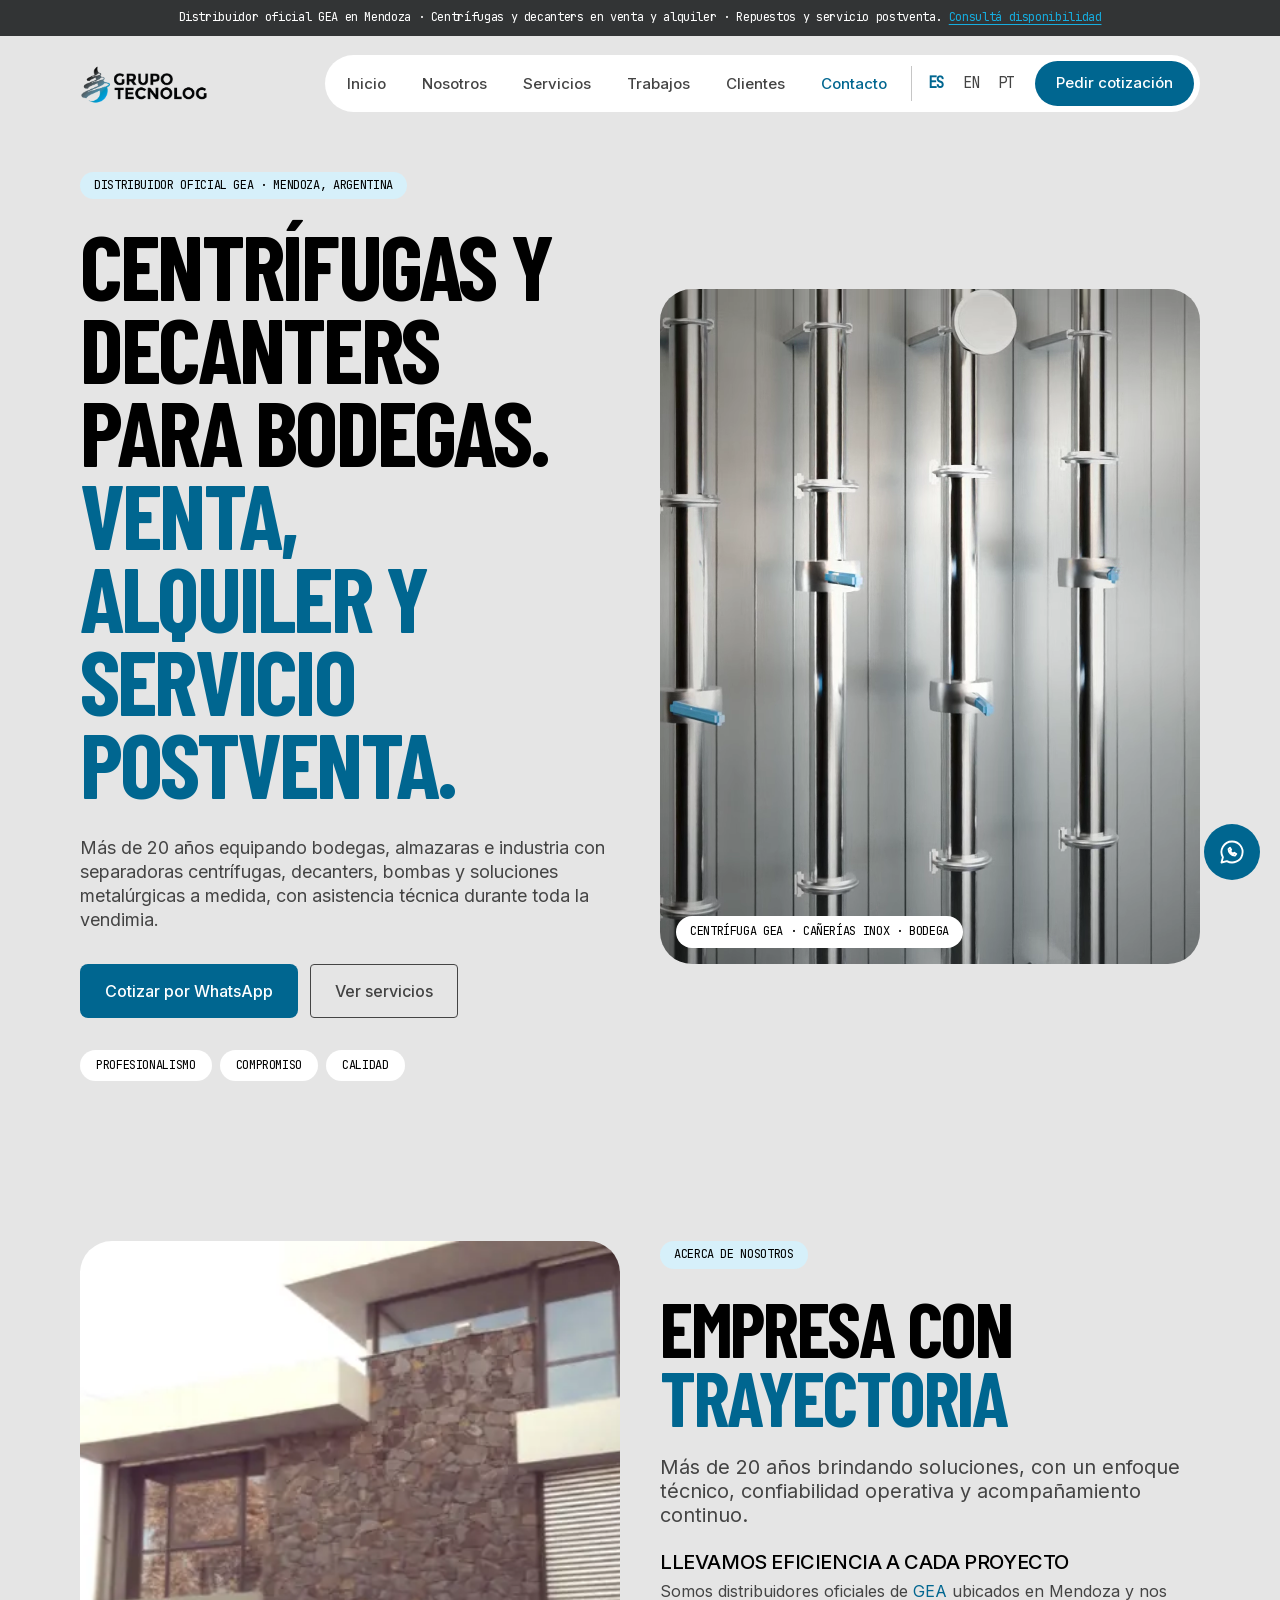
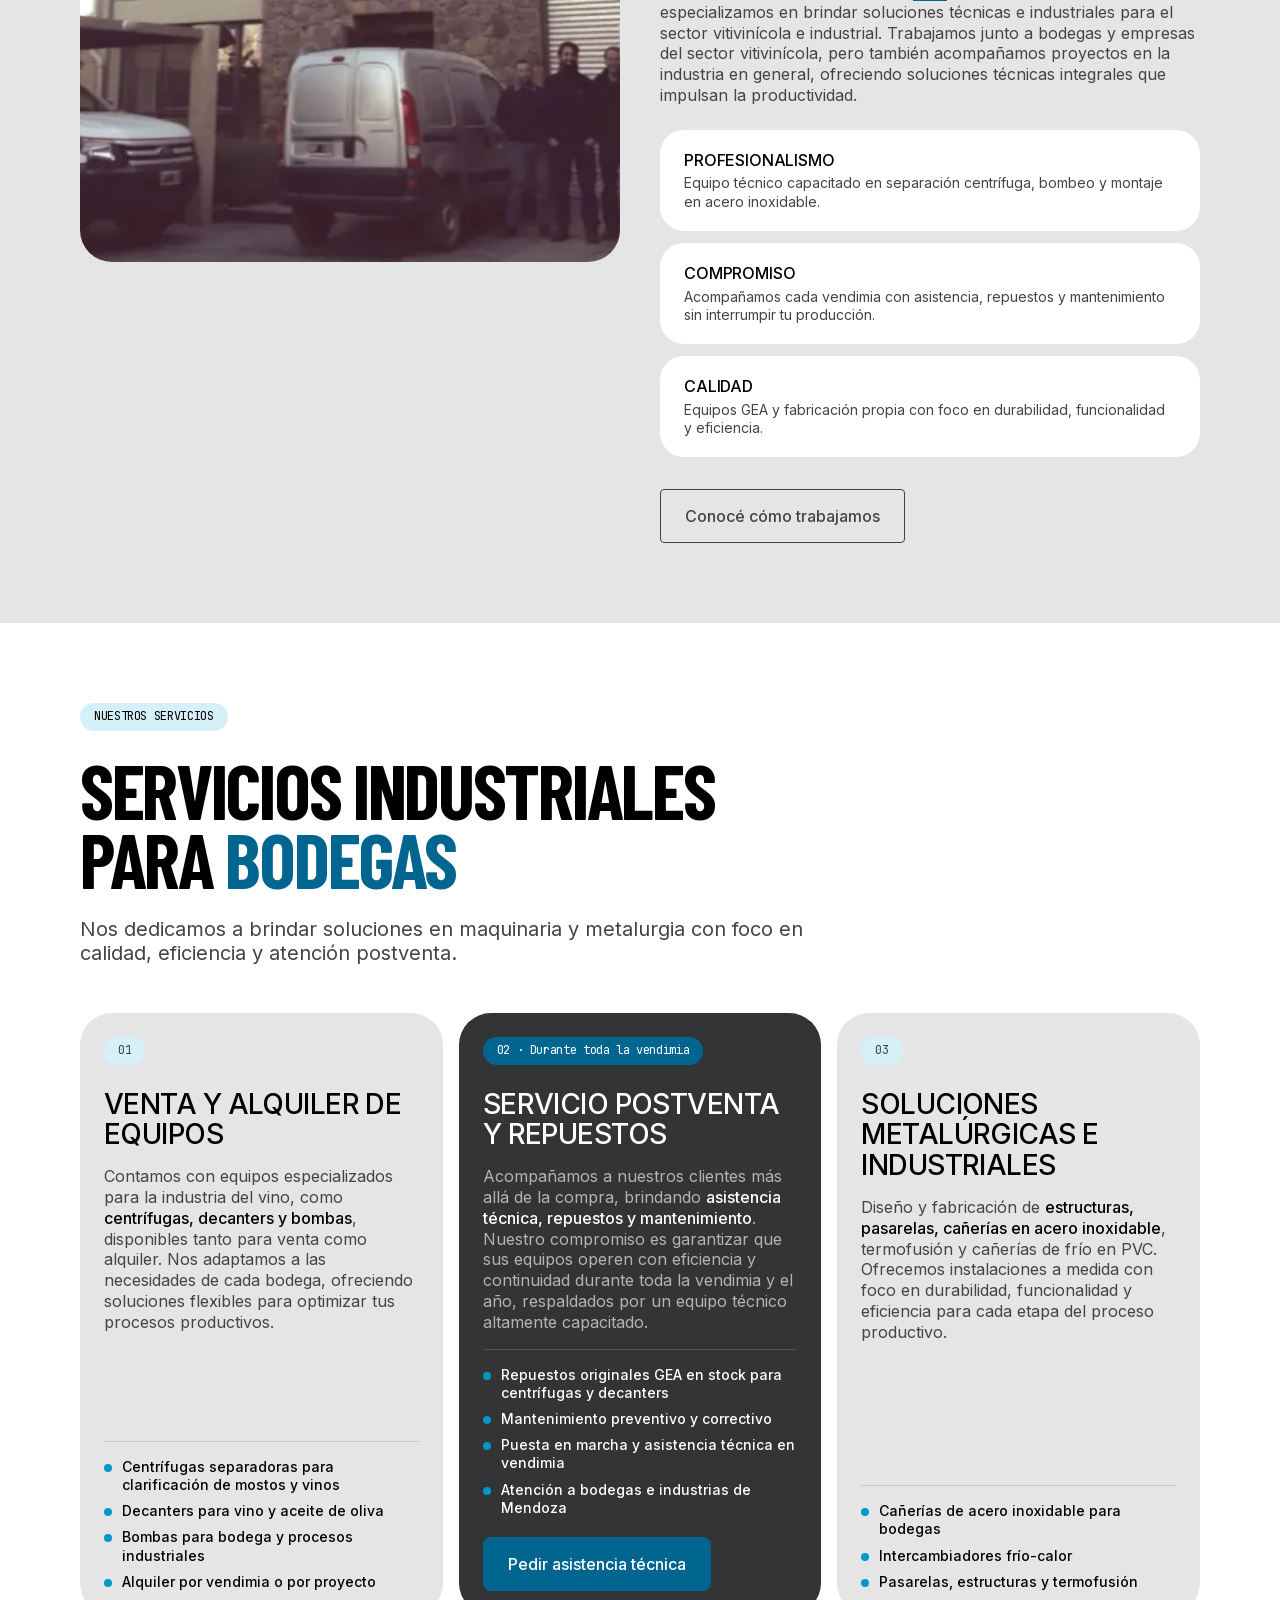
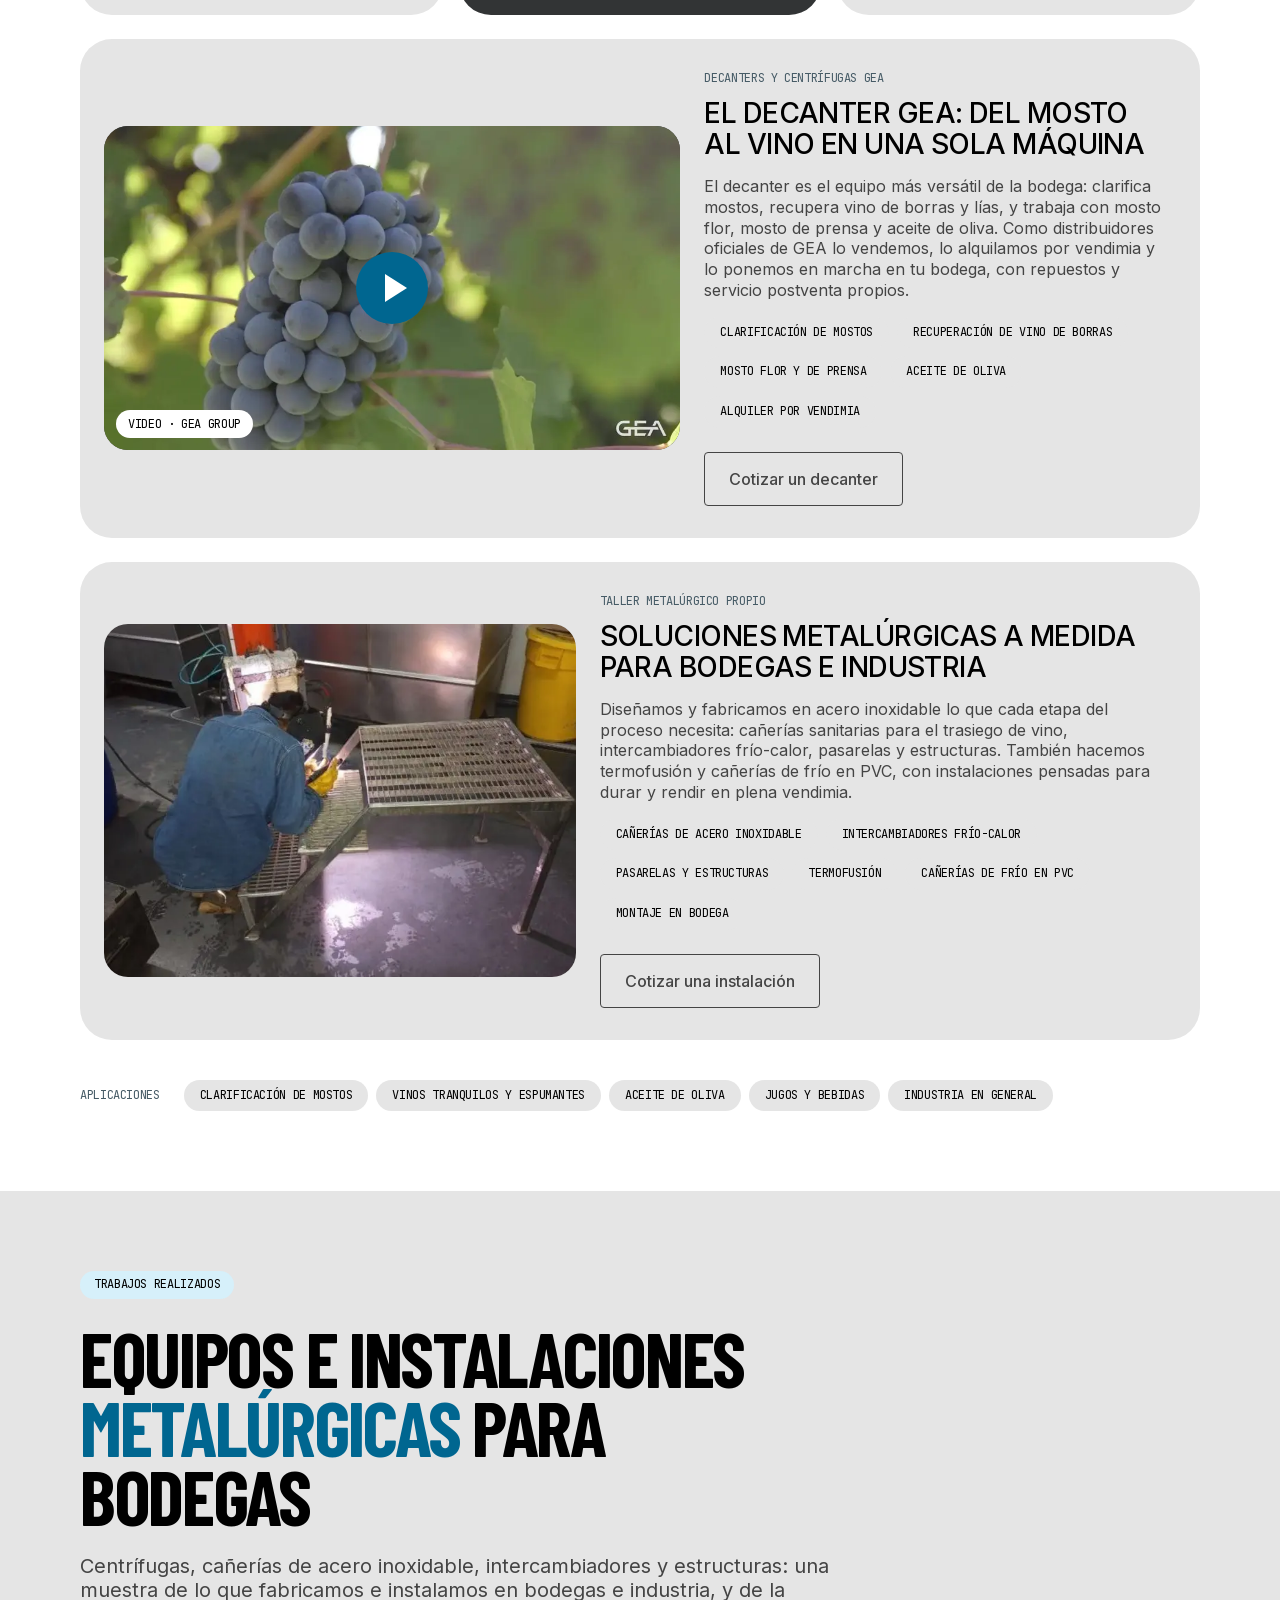
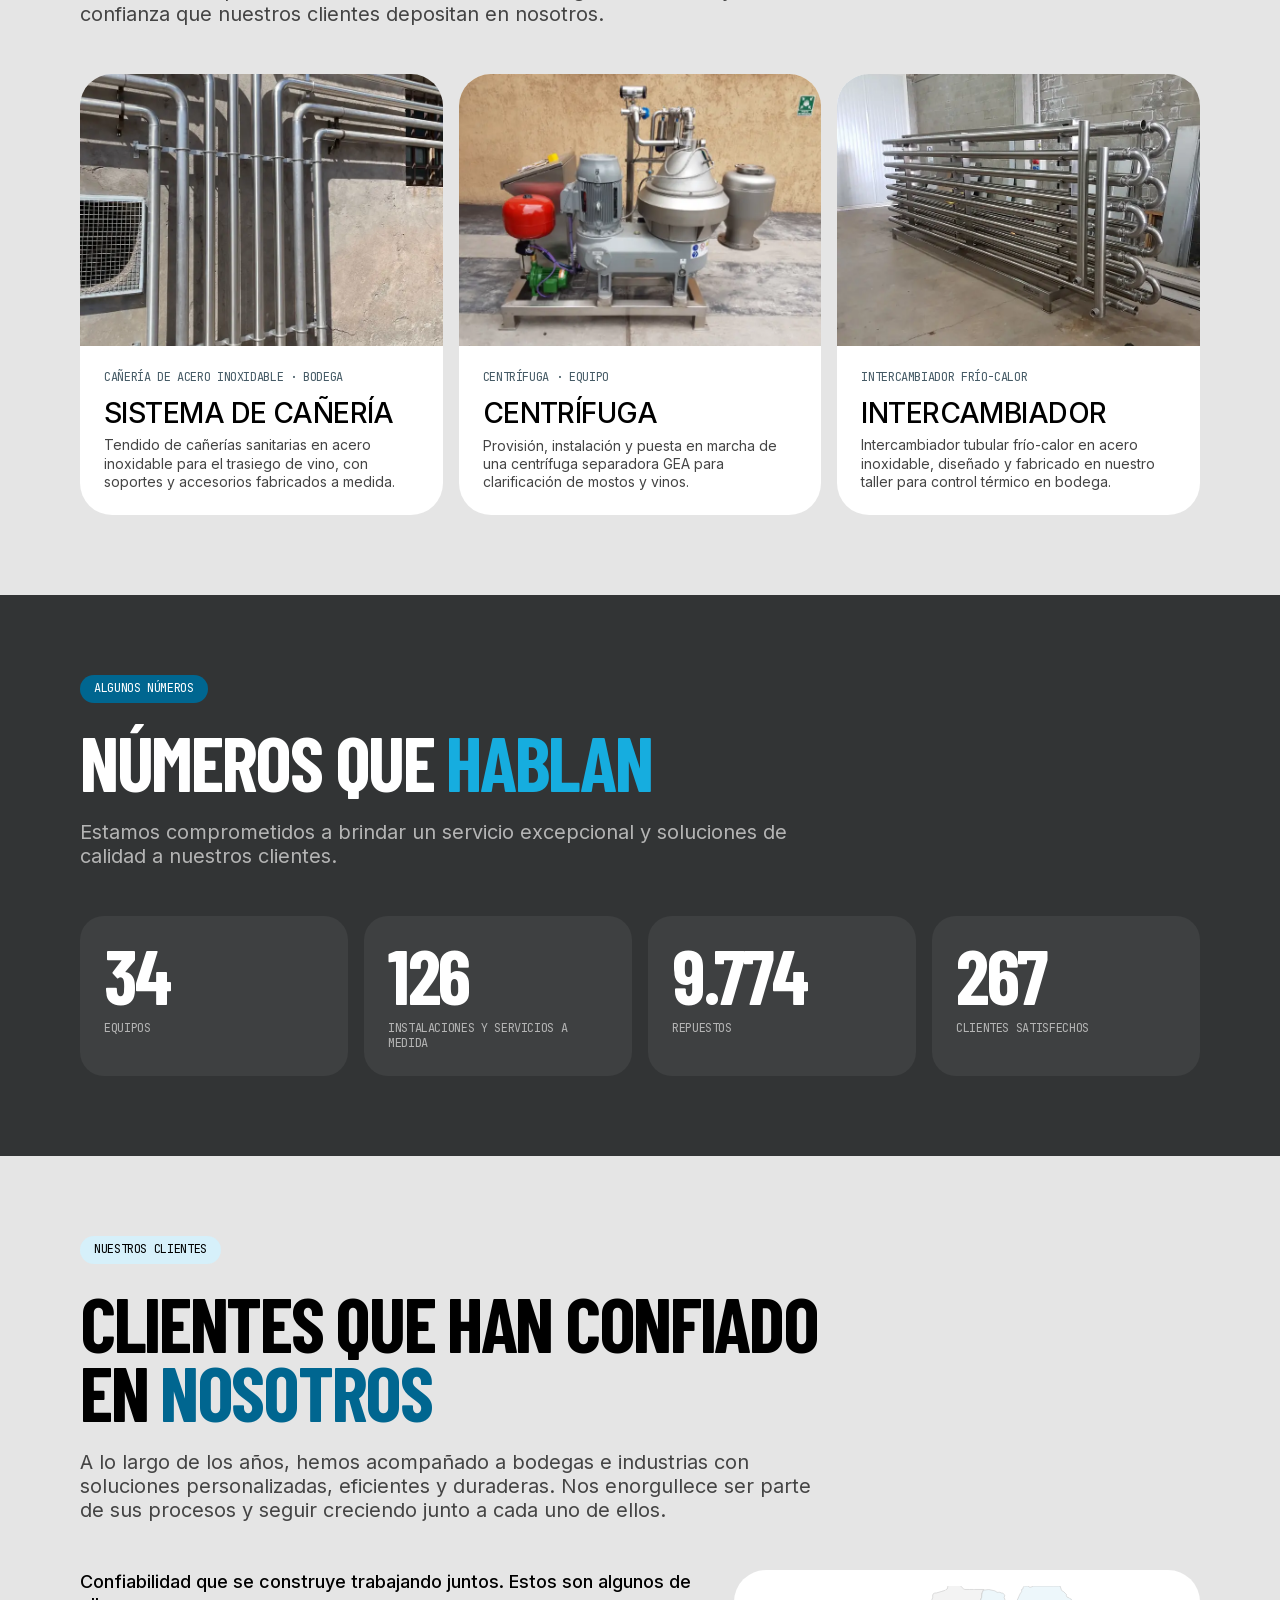
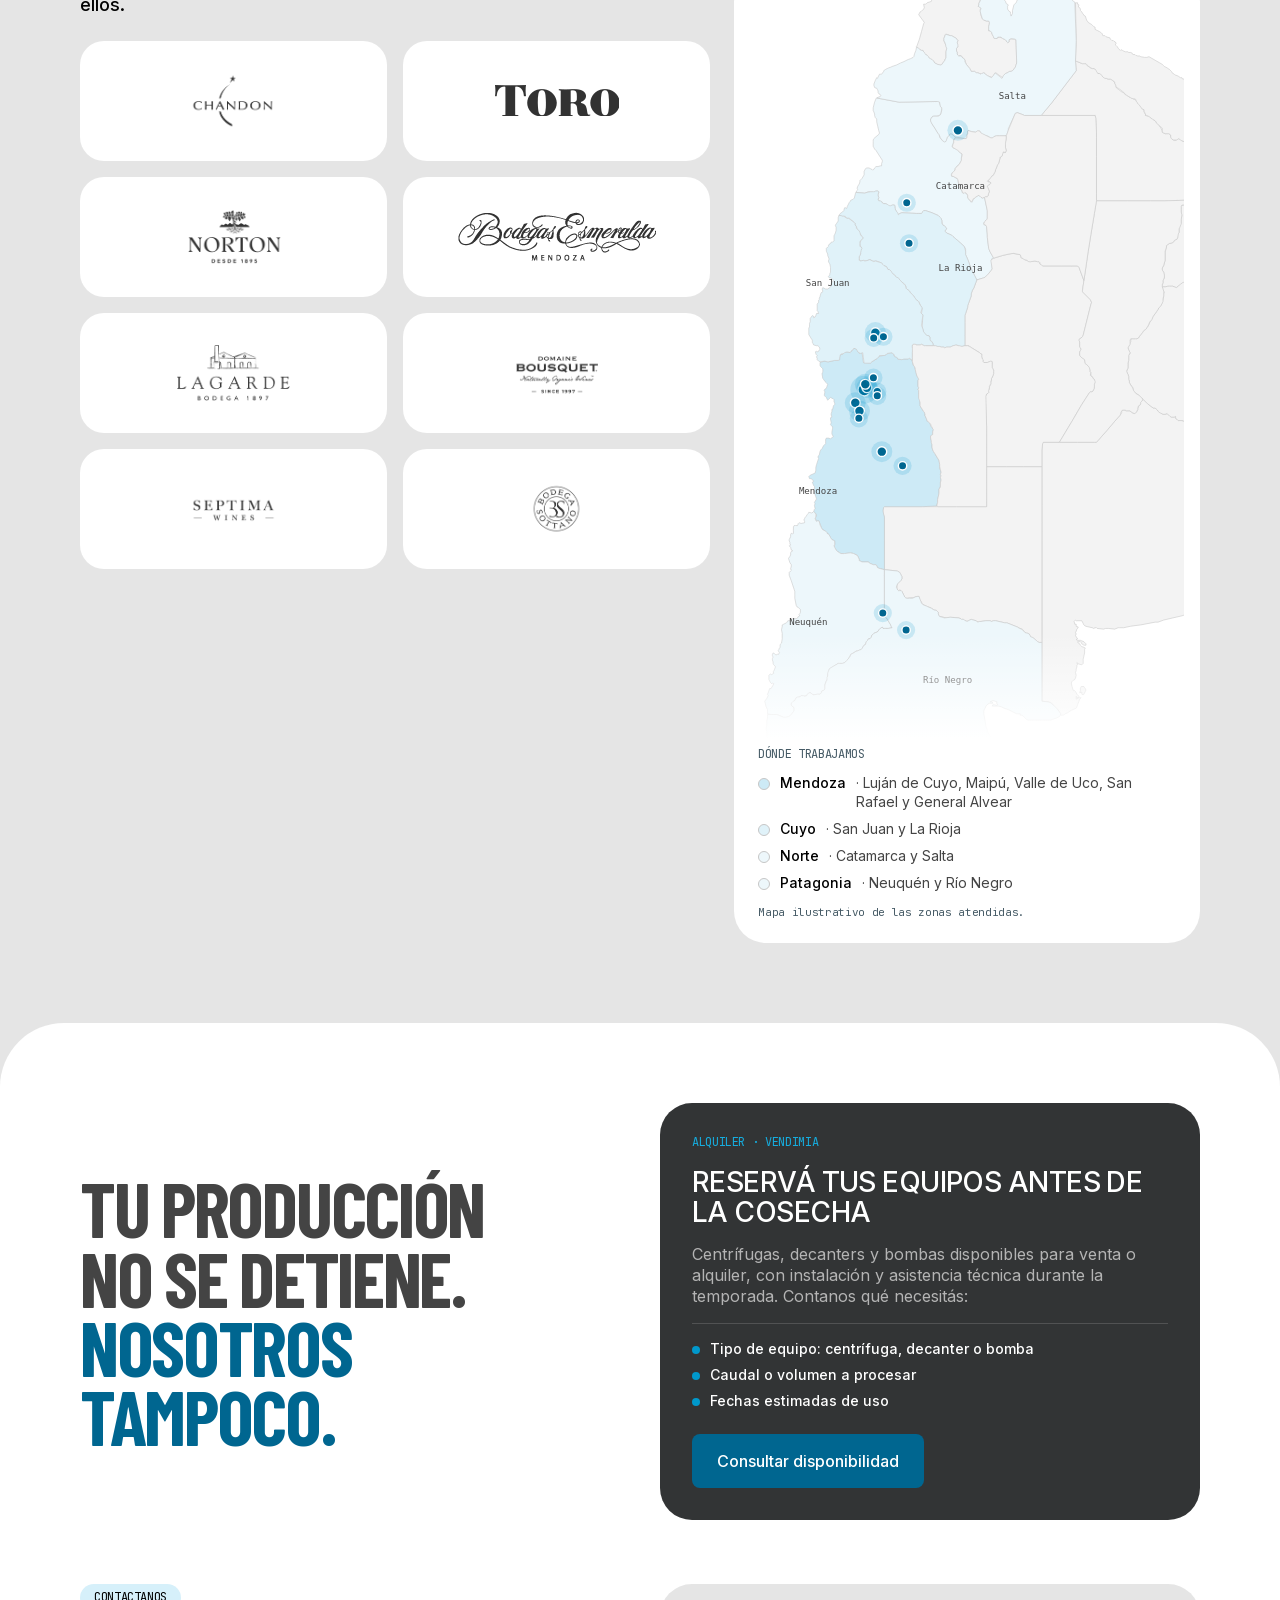
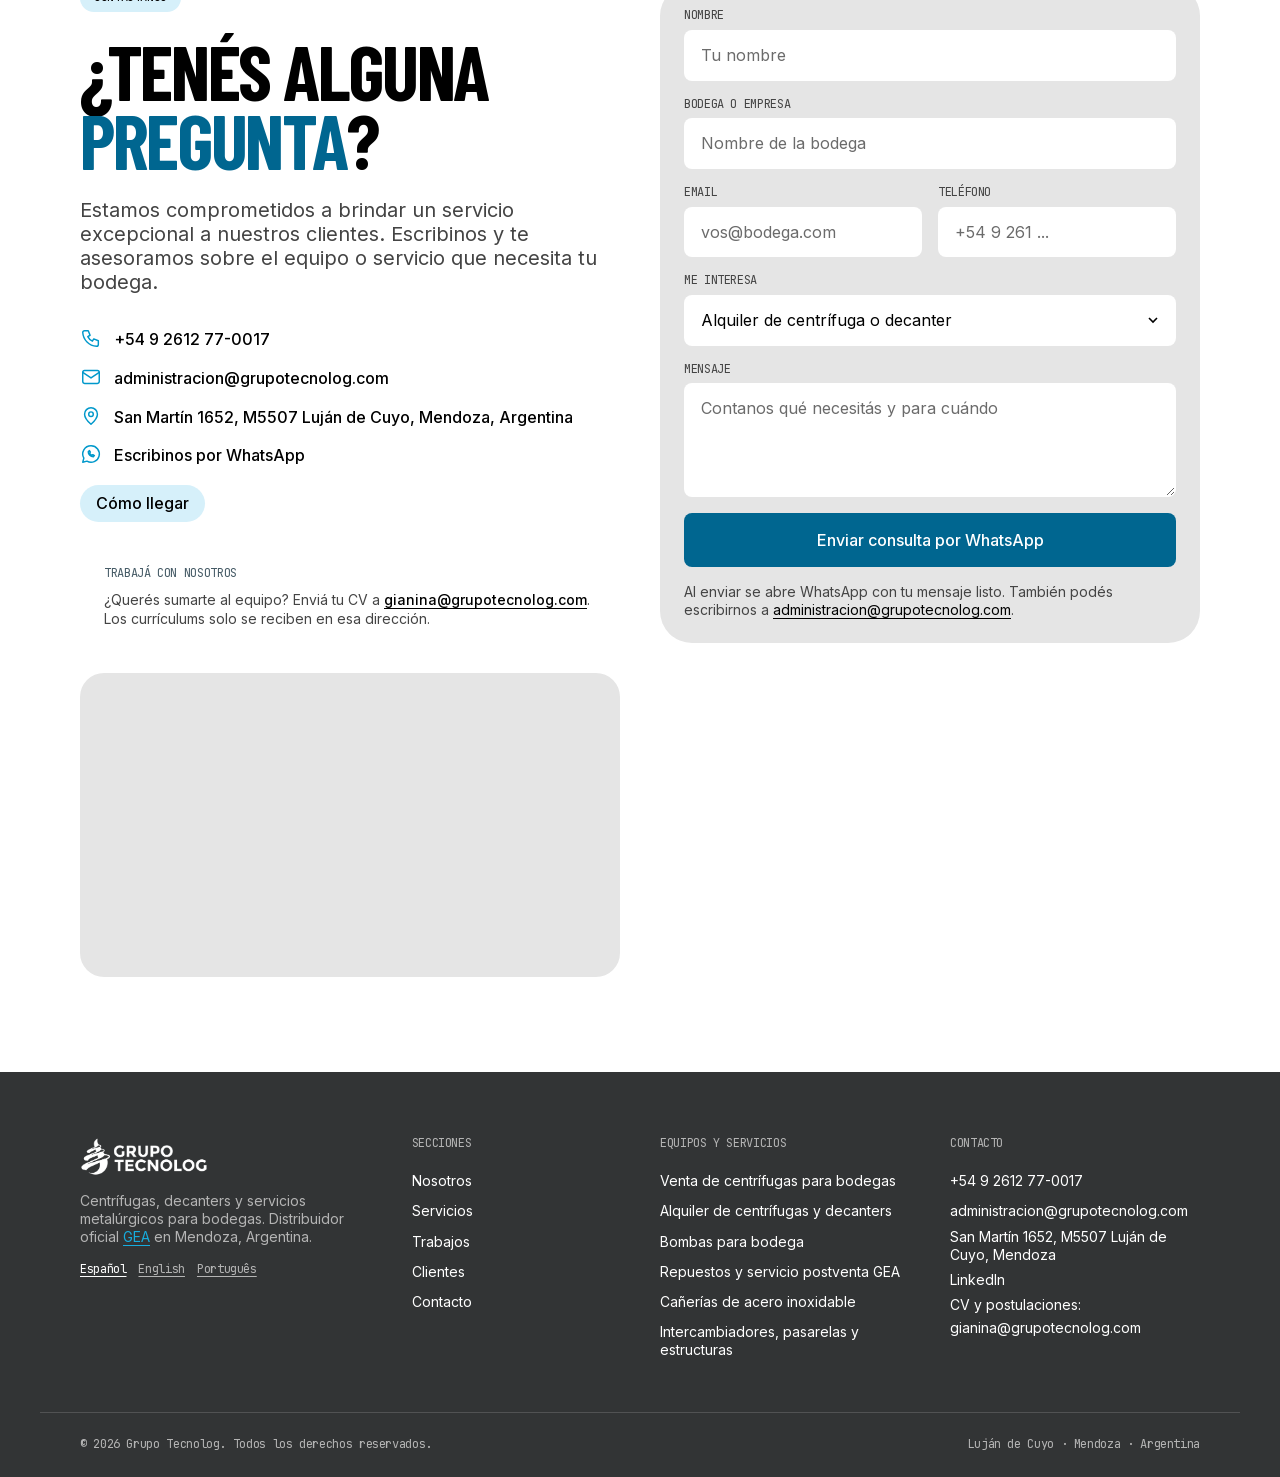
==== commit ffb69f12: "Mapa de clientes: Neuquén y Río Negro con un pin cada una y fila Patagonia en la leyenda Co-Authored" ====
--- a/index.html
+++ b/index.html
@@ -416,13 +416,14 @@
             </ul>
           </div>
           <figure class="clients-map">
-            <img class="ar-map" src="/assets/img/clients-map.svg" alt="Mapa del oeste y norte de Argentina con las zonas donde Grupo Tecnolog atiende bodegas e industrias" width="620" height="813" loading="lazy">
+            <img class="ar-map" src="/assets/img/clients-map.svg" alt="Mapa del oeste, norte y Patagonia norte de Argentina con las zonas donde Grupo Tecnolog atiende bodegas e industrias" width="620" height="1076" loading="lazy">
             <figcaption>
               <p class="mono-label">Dónde trabajamos</p>
               <ul class="map-legend">
                 <li><span class="dot dot-a" aria-hidden="true"></span><strong>Mendoza</strong> · Luján de Cuyo, Maipú, Valle de Uco, San Rafael y General Alvear</li>
                 <li><span class="dot dot-b" aria-hidden="true"></span><strong>Cuyo</strong> · San Juan y La Rioja</li>
                 <li><span class="dot dot-c" aria-hidden="true"></span><strong>Norte</strong> · Catamarca y Salta</li>
+                <li><span class="dot dot-c" aria-hidden="true"></span><strong>Patagonia</strong> · Neuquén y Río Negro</li>
               </ul>
               <p class="map-note">Mapa ilustrativo de las zonas atendidas.</p>
             </figcaption>
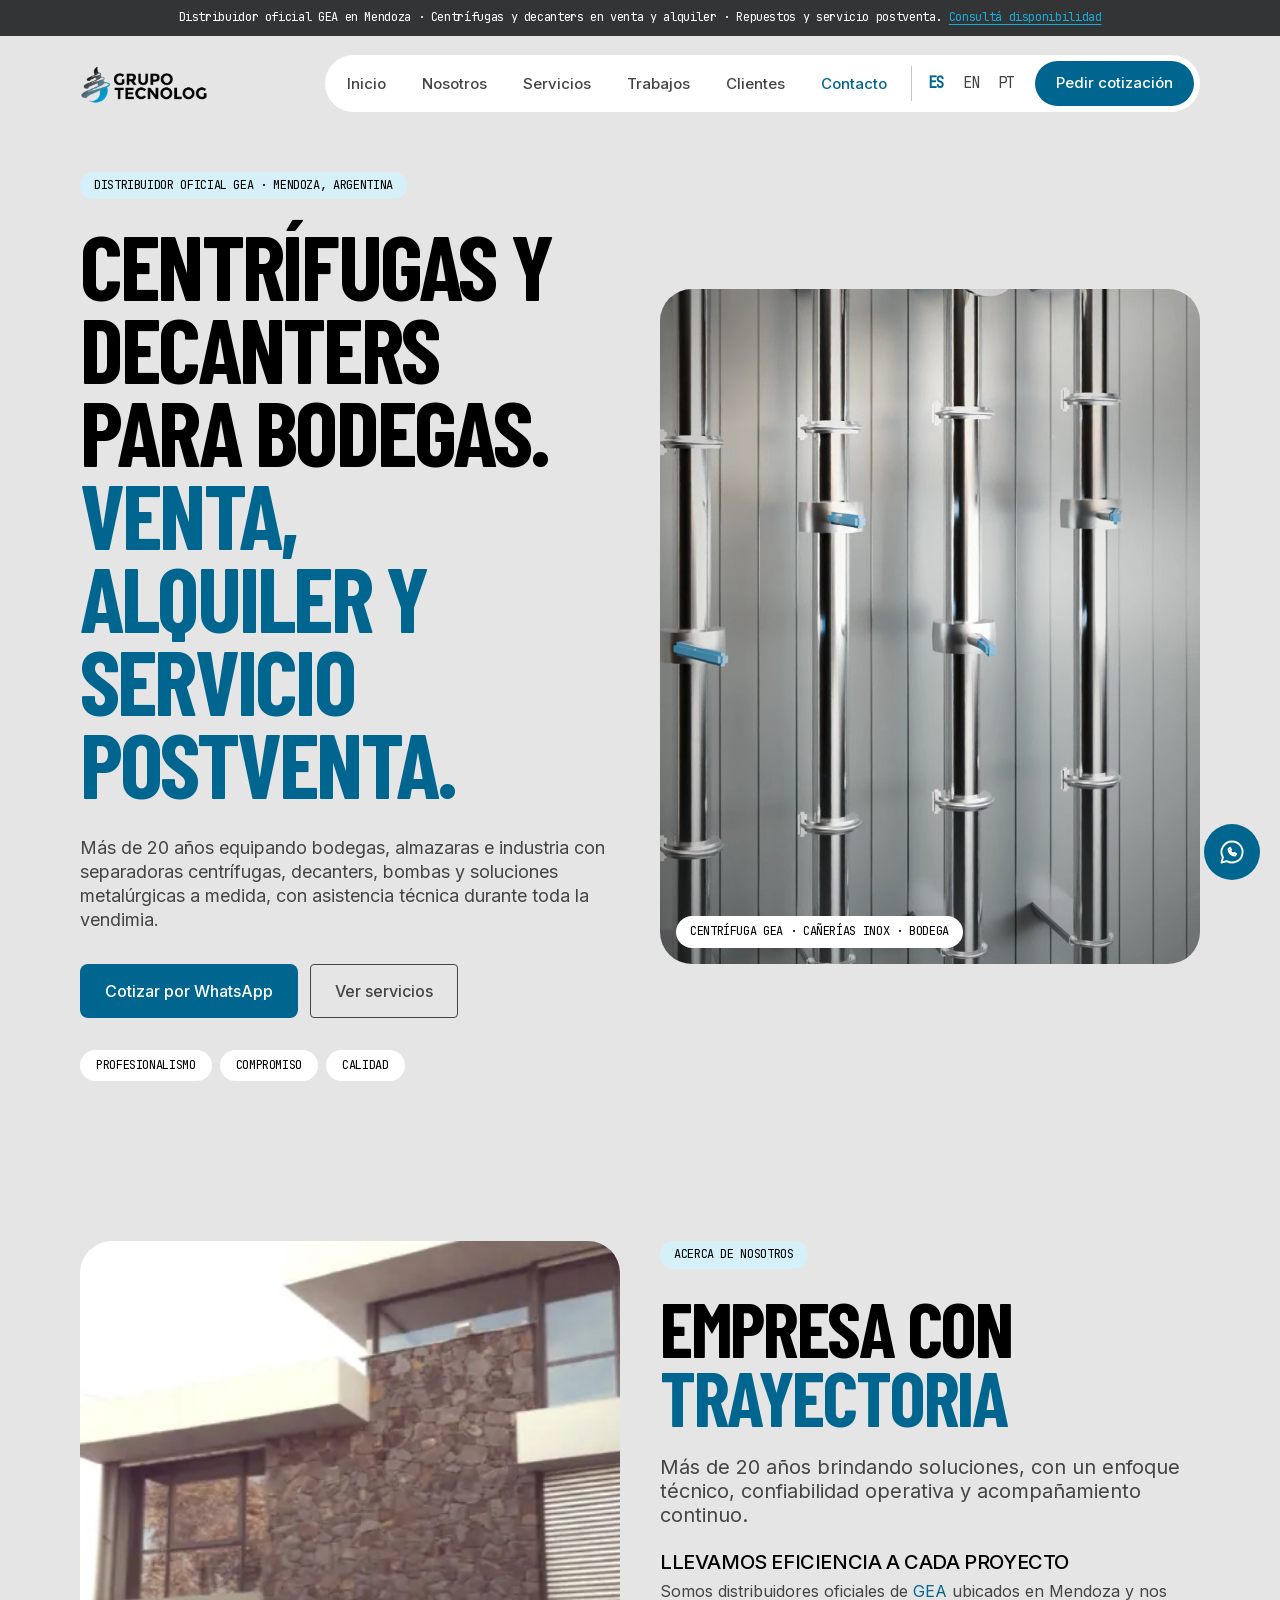
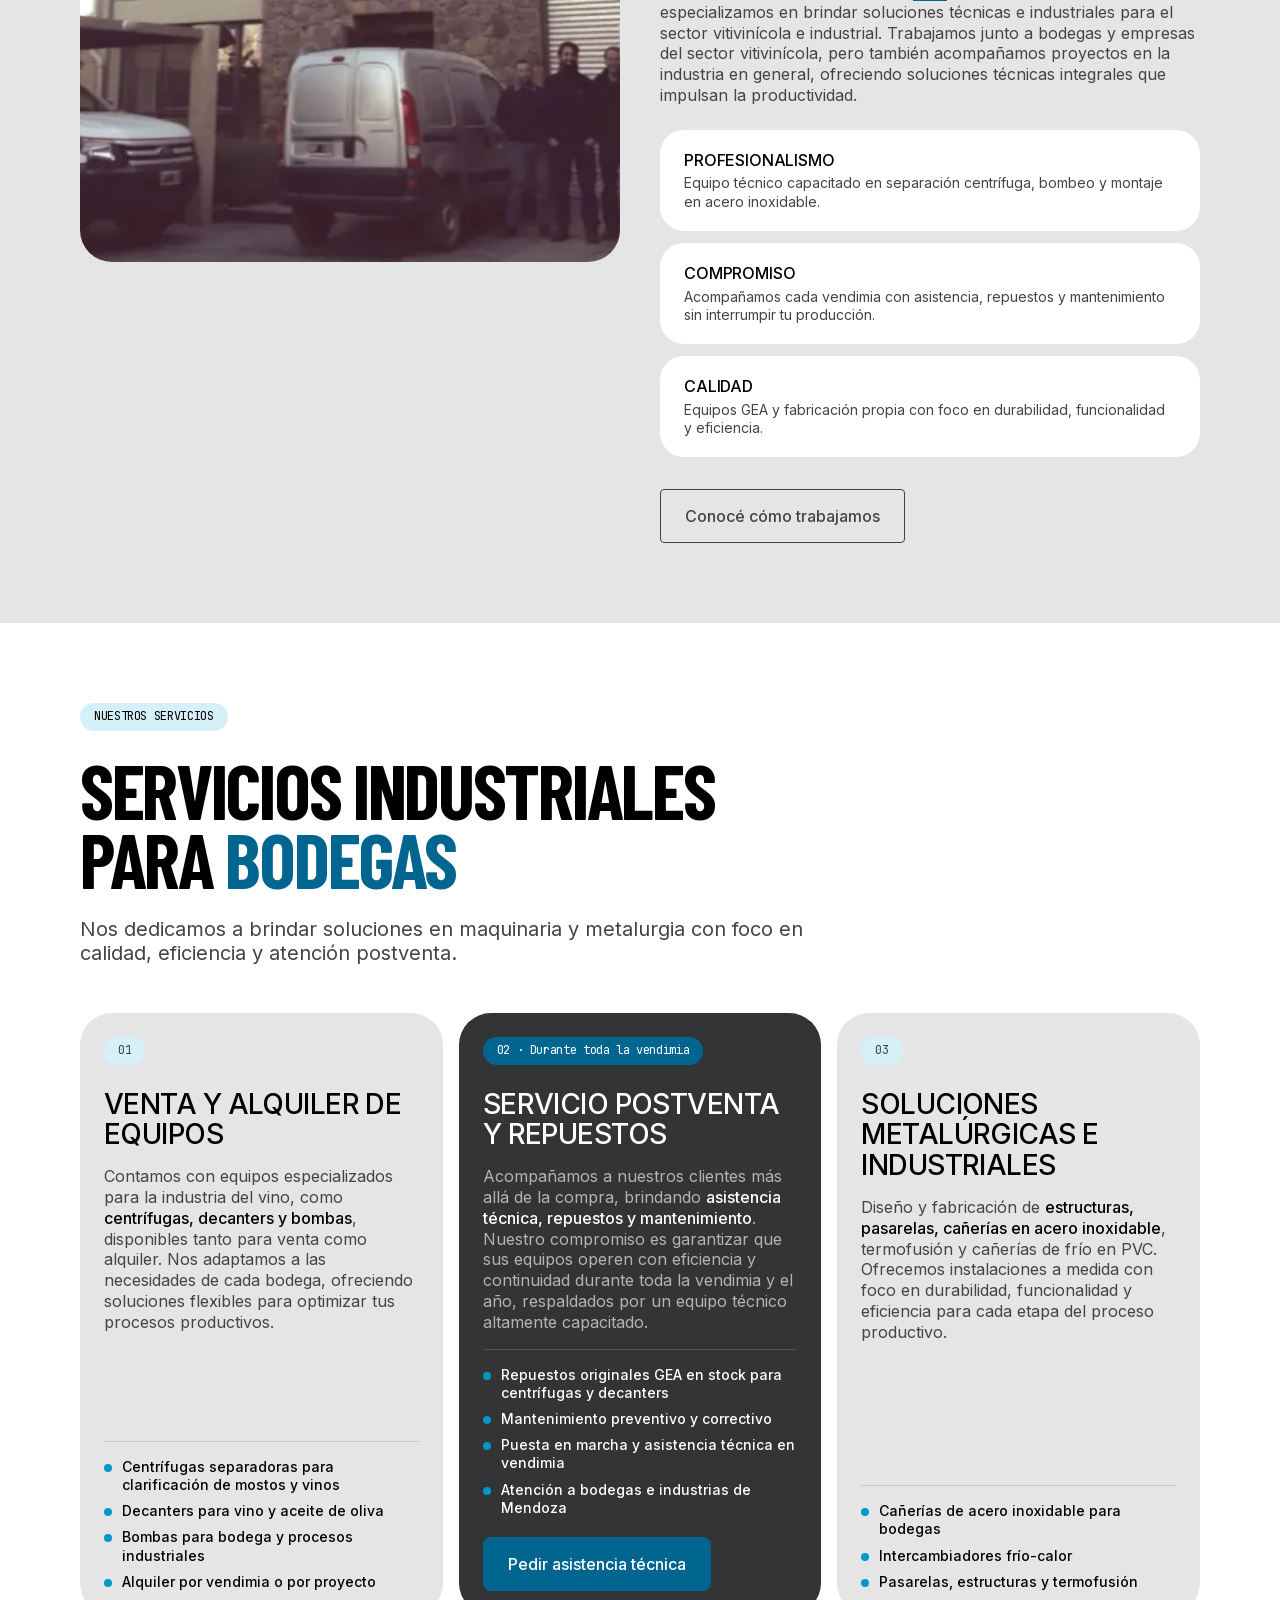
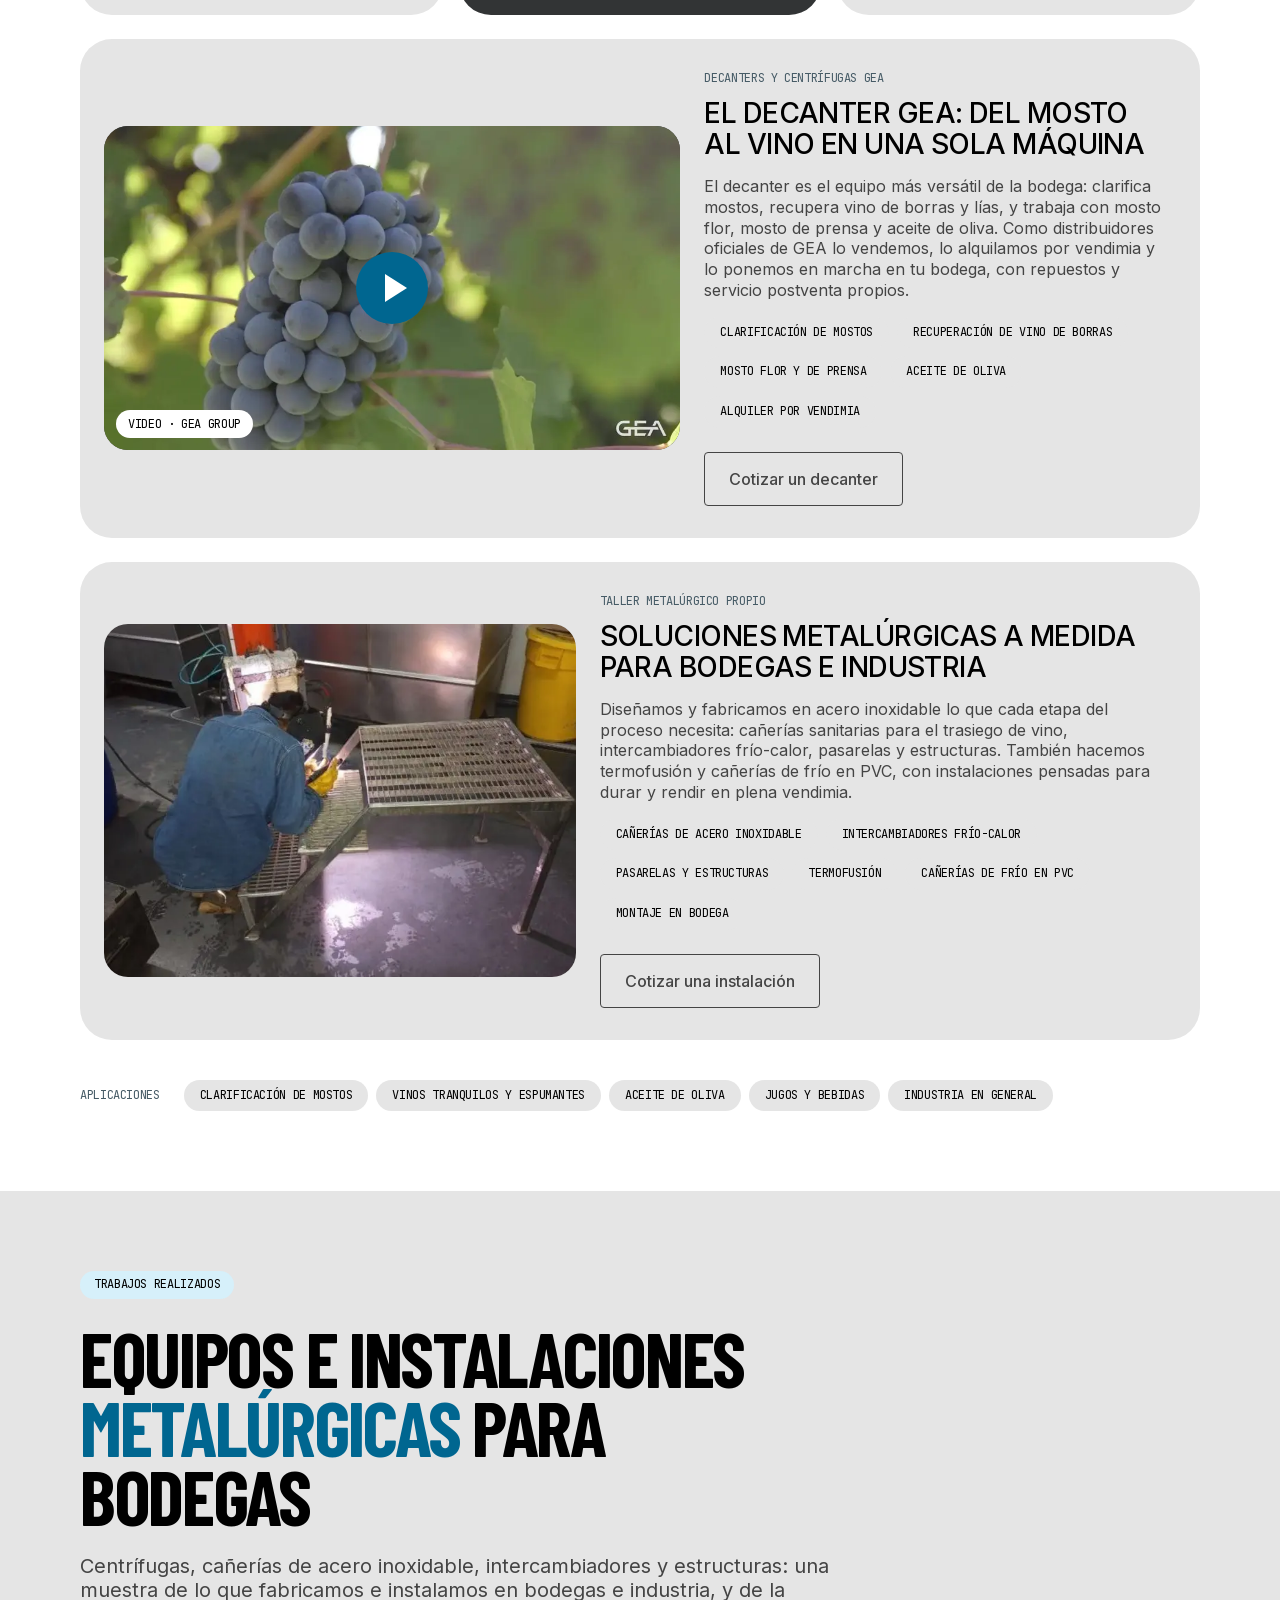
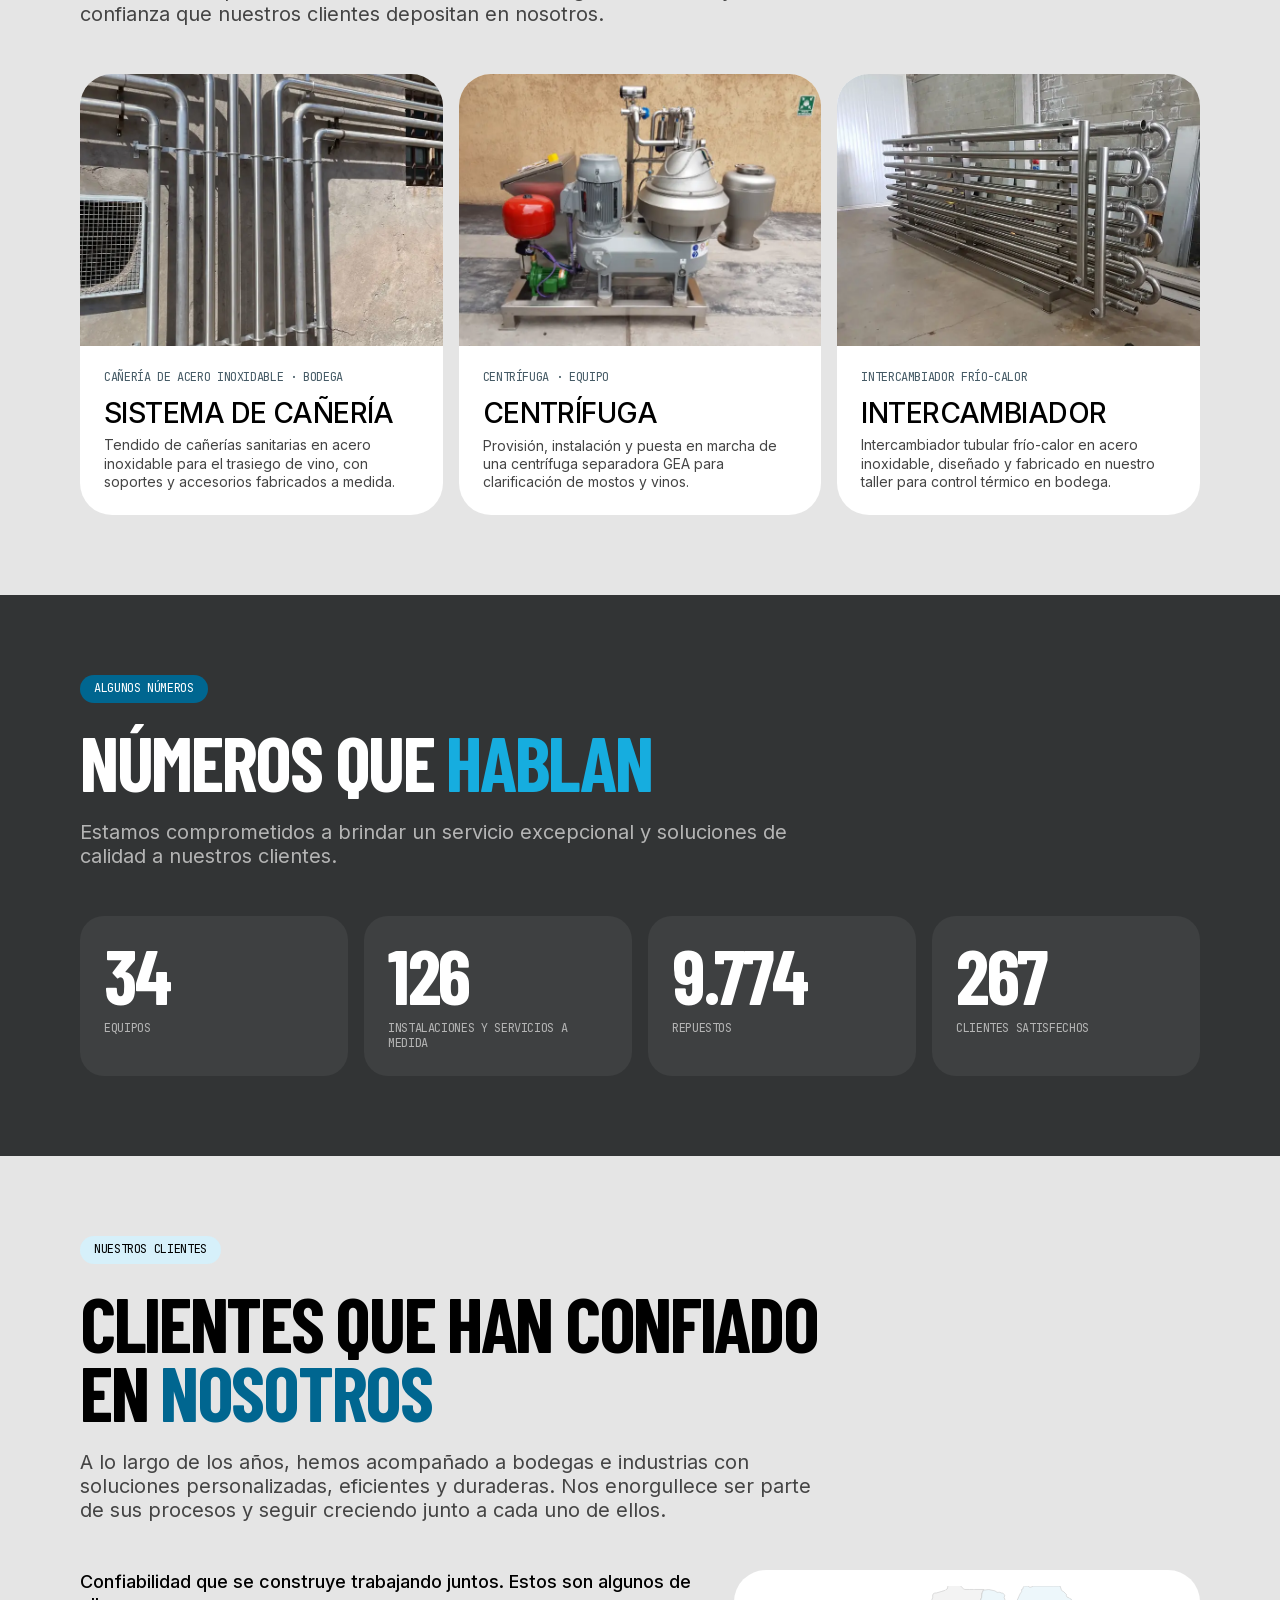
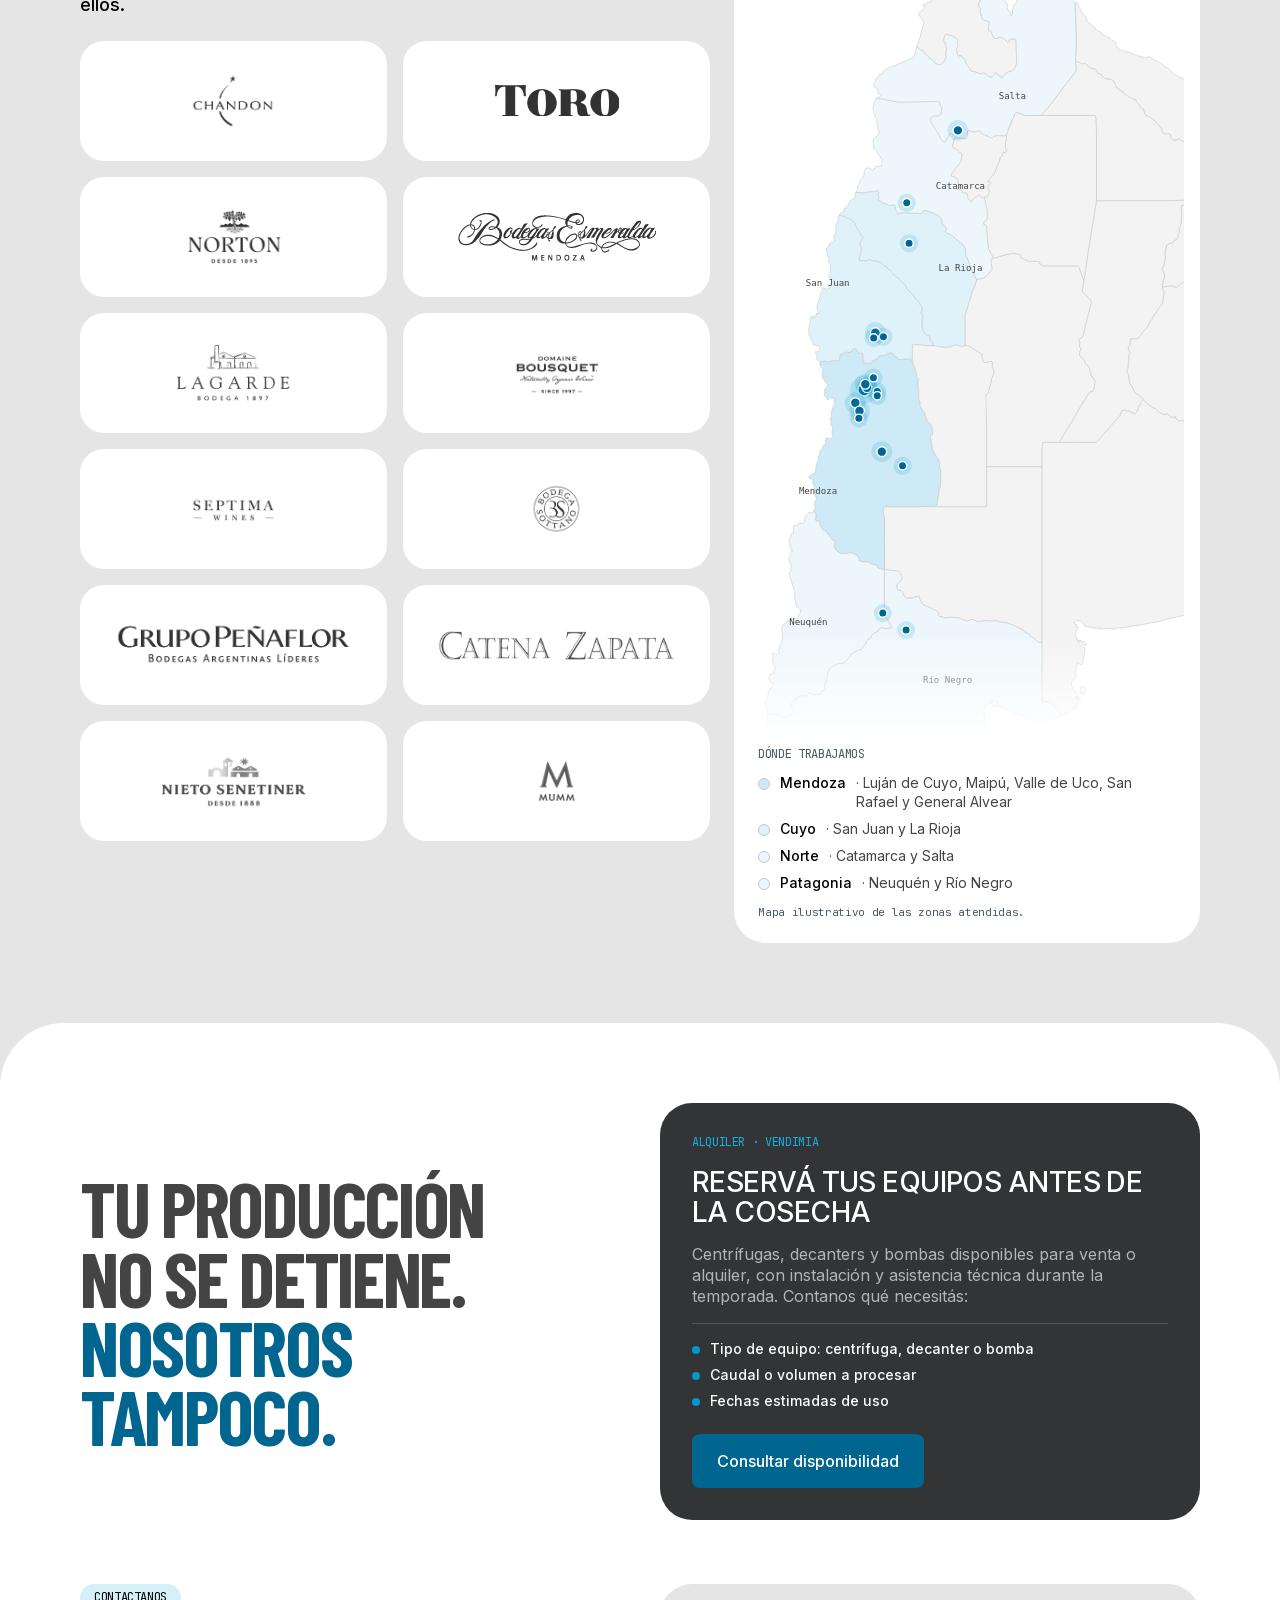
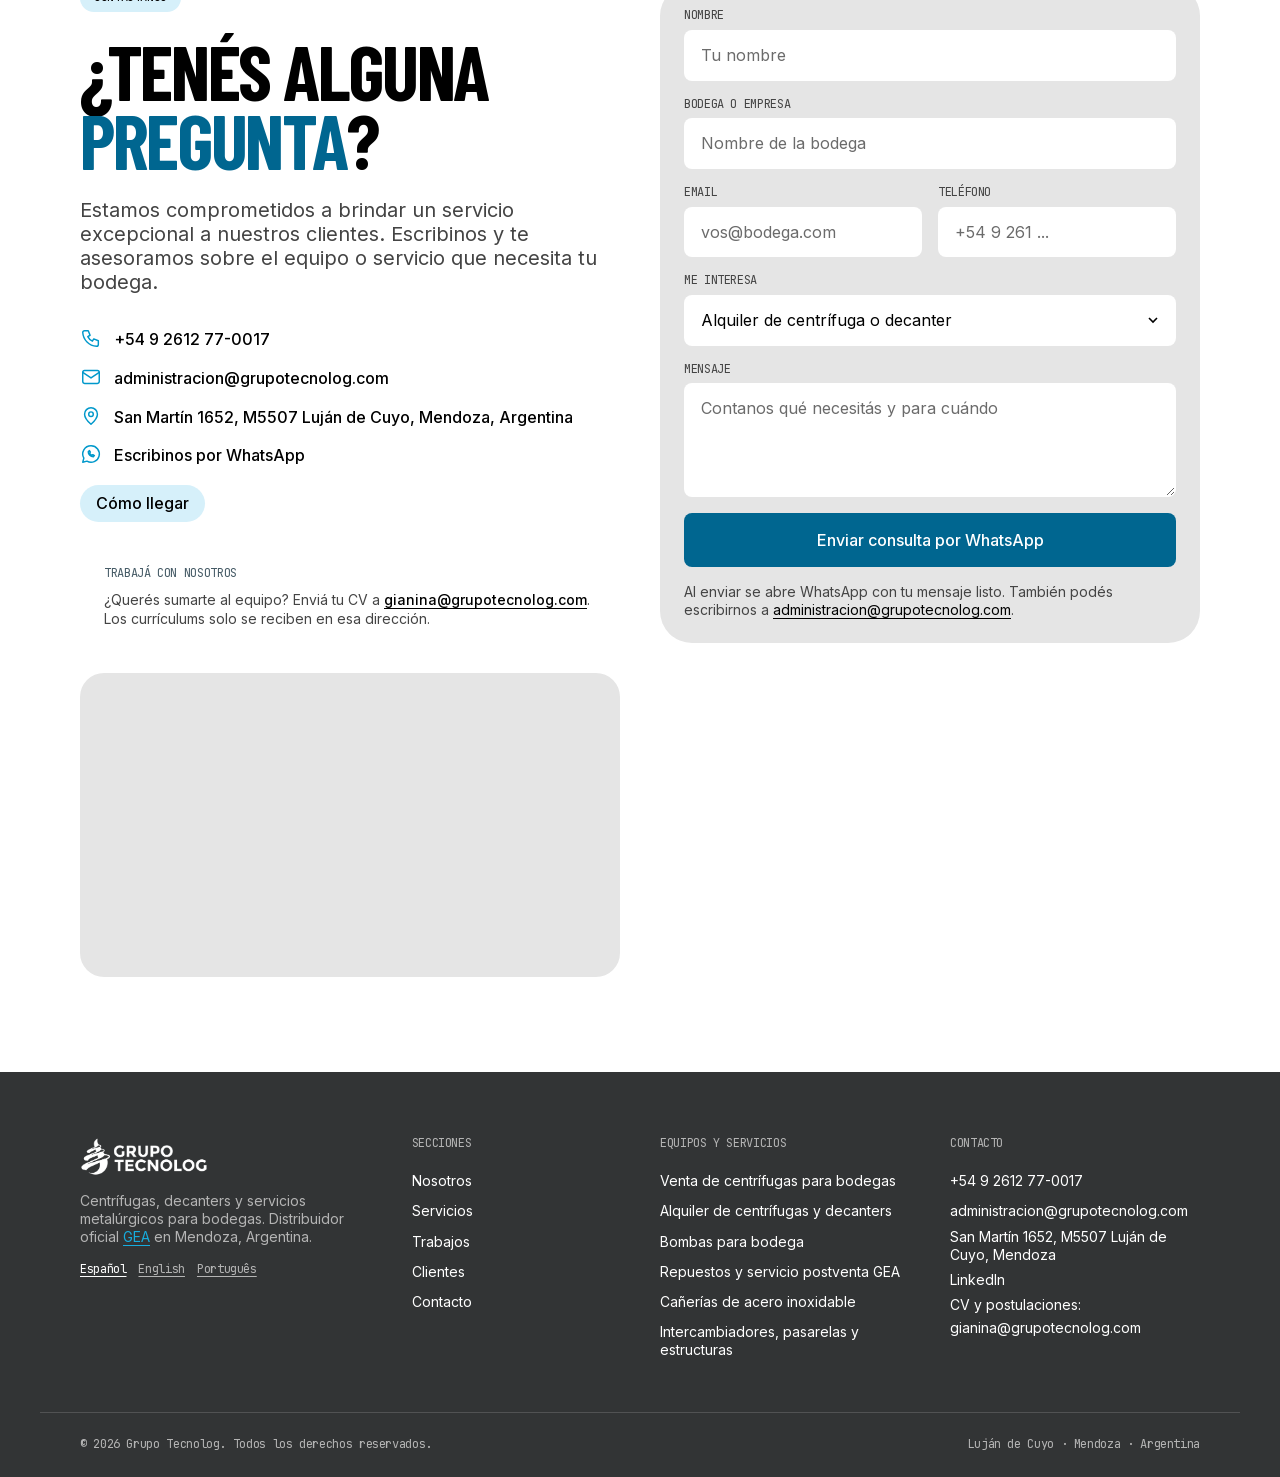
==== commit a472c5fb: "Clientes: Grupo Peñaflor, Catena Zapata, Nieto Senetiner y Mumm en la grilla de logos Co-Authored-By" ====
--- a/index.html
+++ b/index.html
@@ -413,6 +413,10 @@
               <li><a href="https://domainebousquet.com/" target="_blank" rel="noopener"><img src="/assets/logos/domaine-bousquet.webp" alt="Domaine Bousquet" width="223" height="120" loading="lazy"></a></li>
               <li><a href="https://www.bodegaseptima.com/" target="_blank" rel="noopener"><img src="/assets/logos/bodega-septima.webp" alt="Bodega Séptima" width="198" height="120" loading="lazy"></a></li>
               <li><a href="https://www.bodegasottano.com/" target="_blank" rel="noopener"><img src="/assets/logos/bodega-sottano.webp" alt="Bodega Sottano" width="121" height="120" loading="lazy"></a></li>
+              <li><a href="https://grupopenaflor.com.ar/" target="_blank" rel="noopener"><img src="/assets/logos/grupo-penaflor.webp" alt="Grupo Peñaflor" width="520" height="99" loading="lazy"></a></li>
+              <li><a href="https://catenazapata.com/" target="_blank" rel="noopener"><img src="/assets/logos/catena-zapata.webp" alt="Catena Zapata" width="640" height="90" loading="lazy"></a></li>
+              <li><a href="https://www.nietosenetiner.com.ar/" target="_blank" rel="noopener"><img src="/assets/logos/nieto-senetiner.webp" alt="Nieto Senetiner" width="316" height="120" loading="lazy"></a></li>
+              <li><a href="https://www.mumm.com.ar/" target="_blank" rel="noopener"><img src="/assets/logos/mumm.webp" alt="Champagne Mumm" width="108" height="120" loading="lazy"></a></li>
             </ul>
           </div>
           <figure class="clients-map">
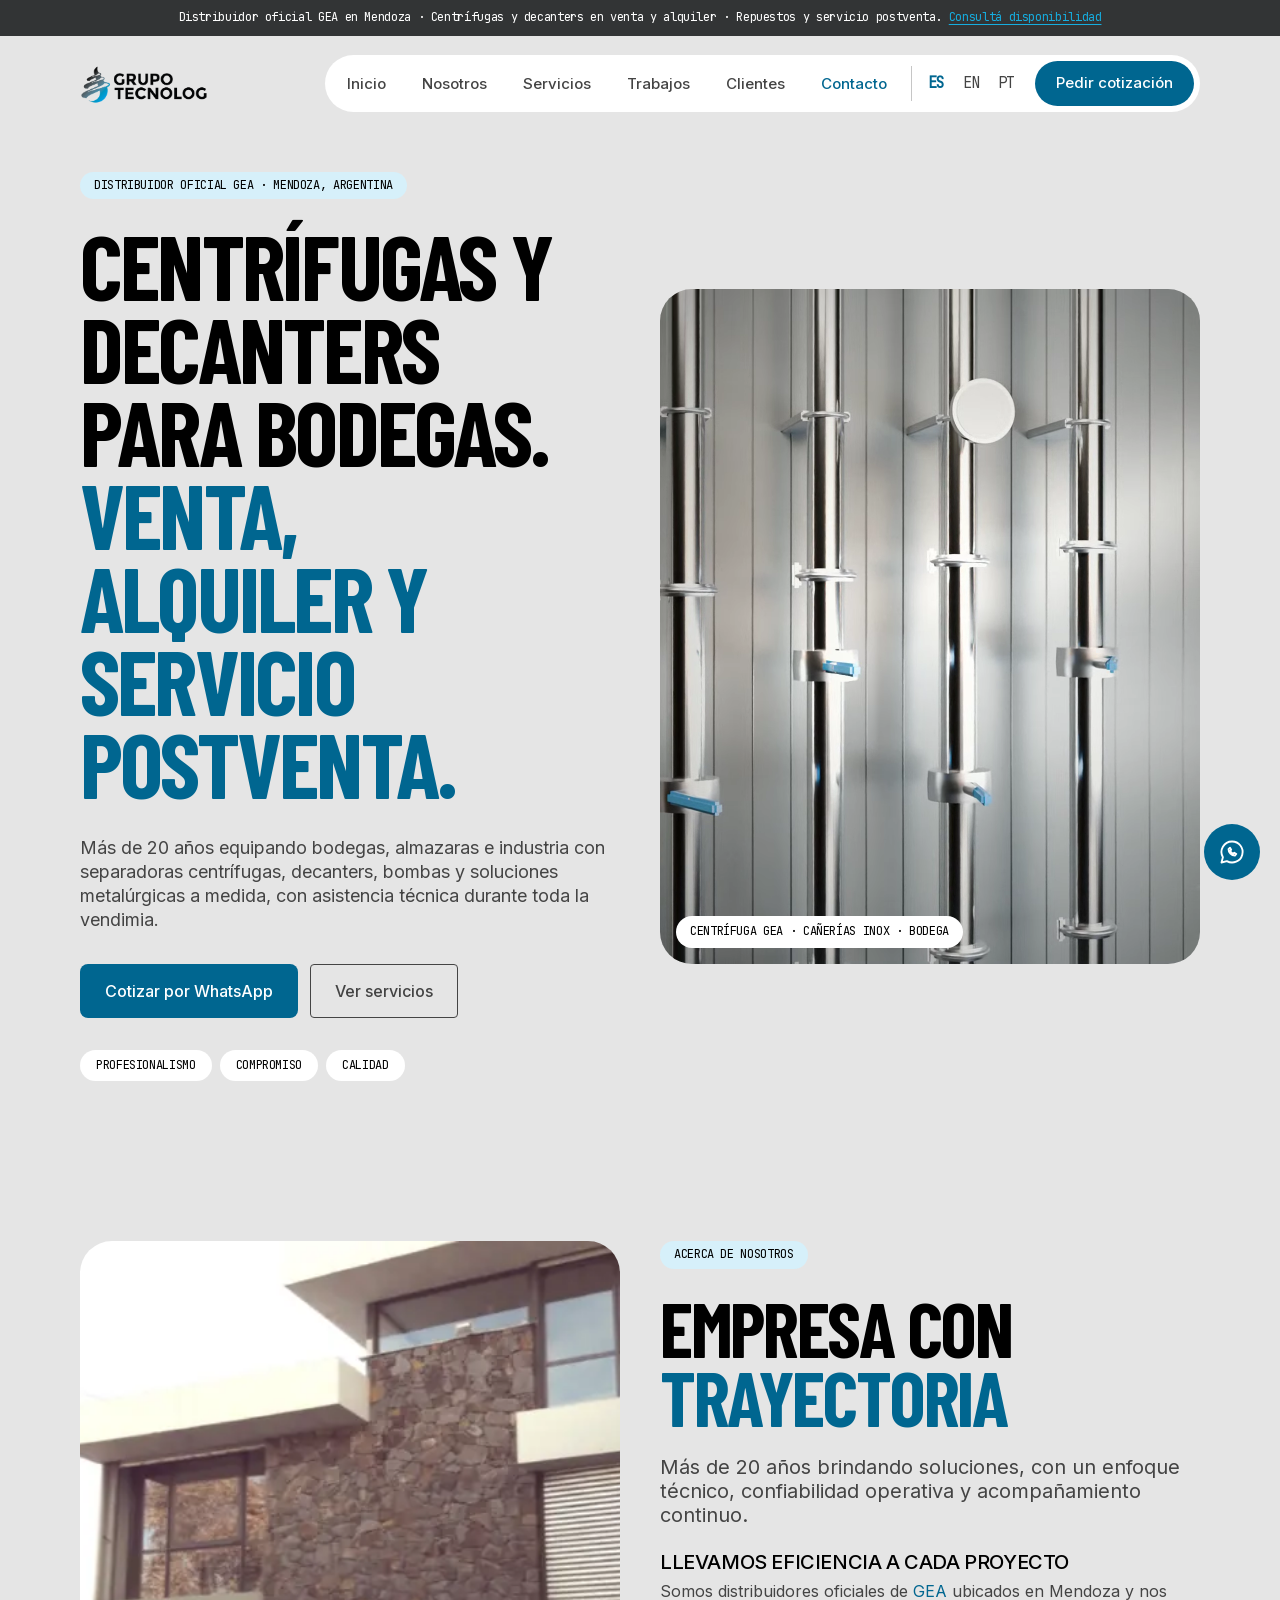
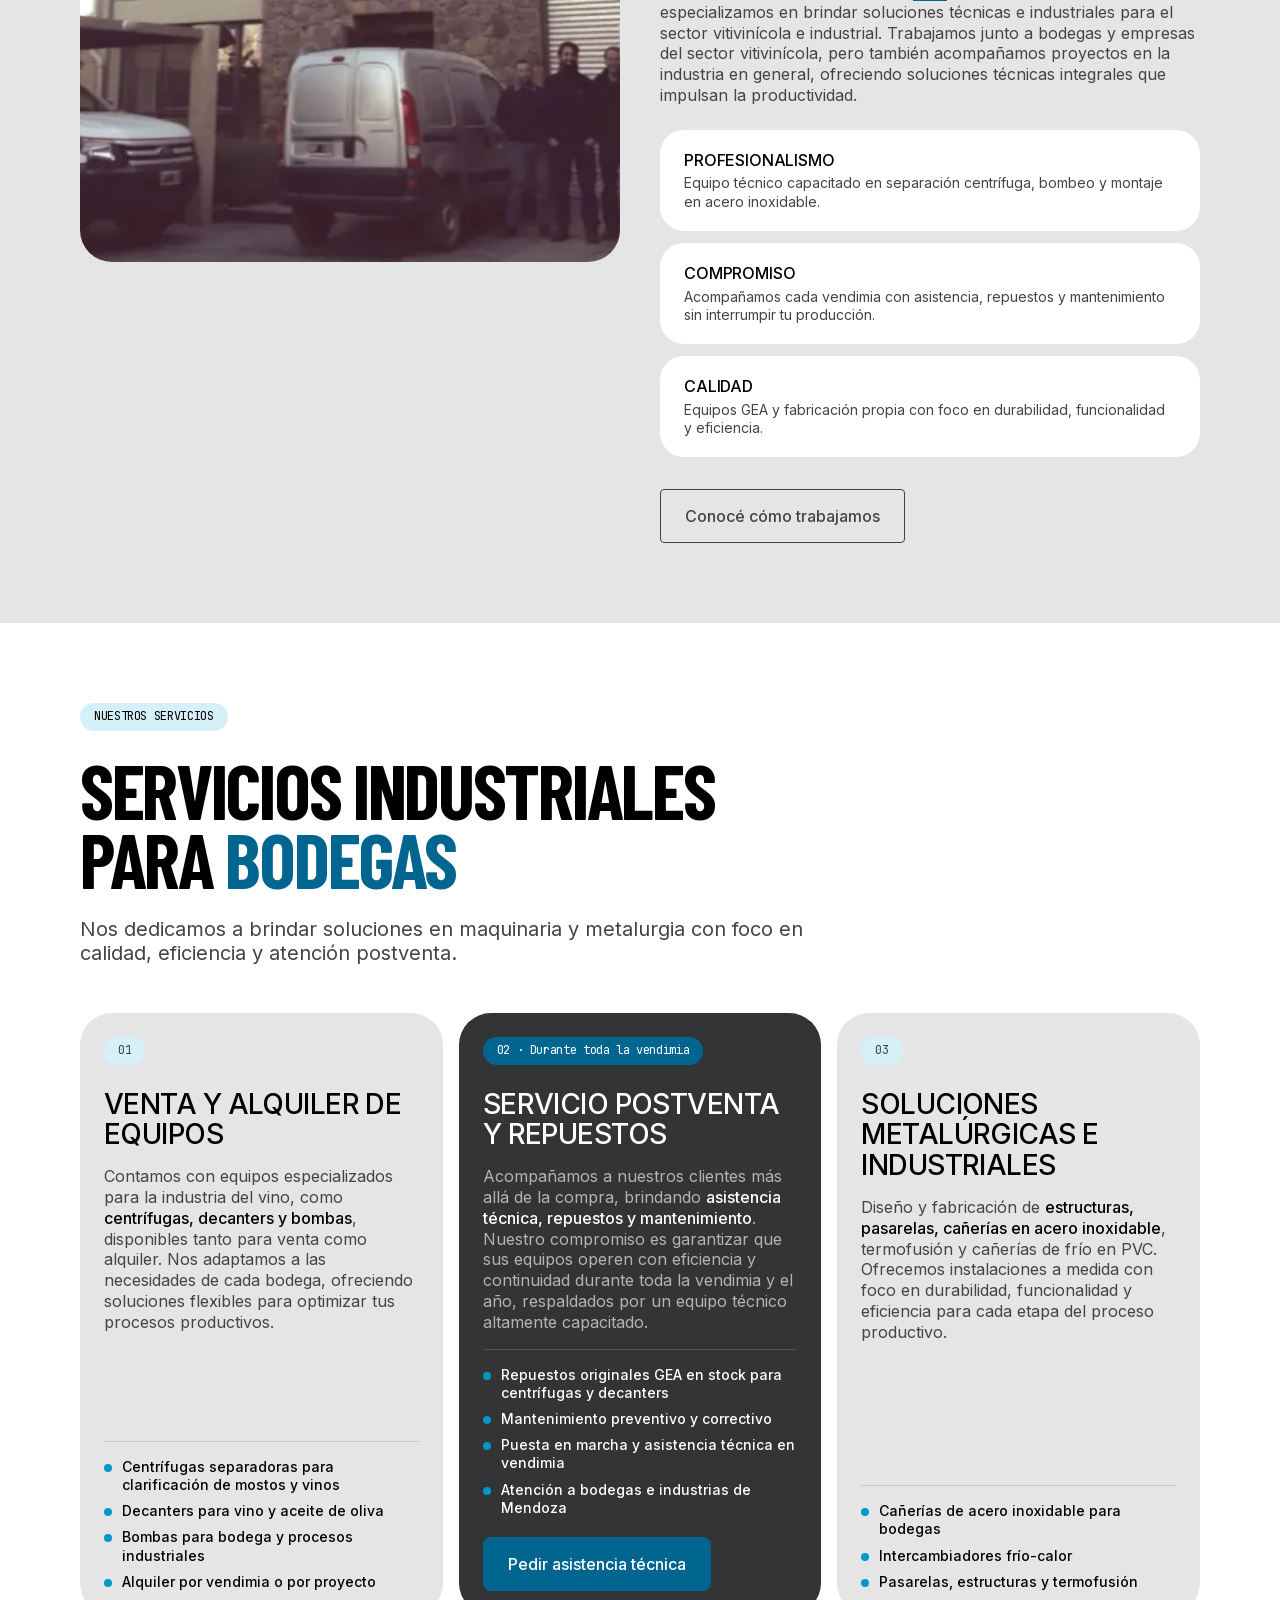
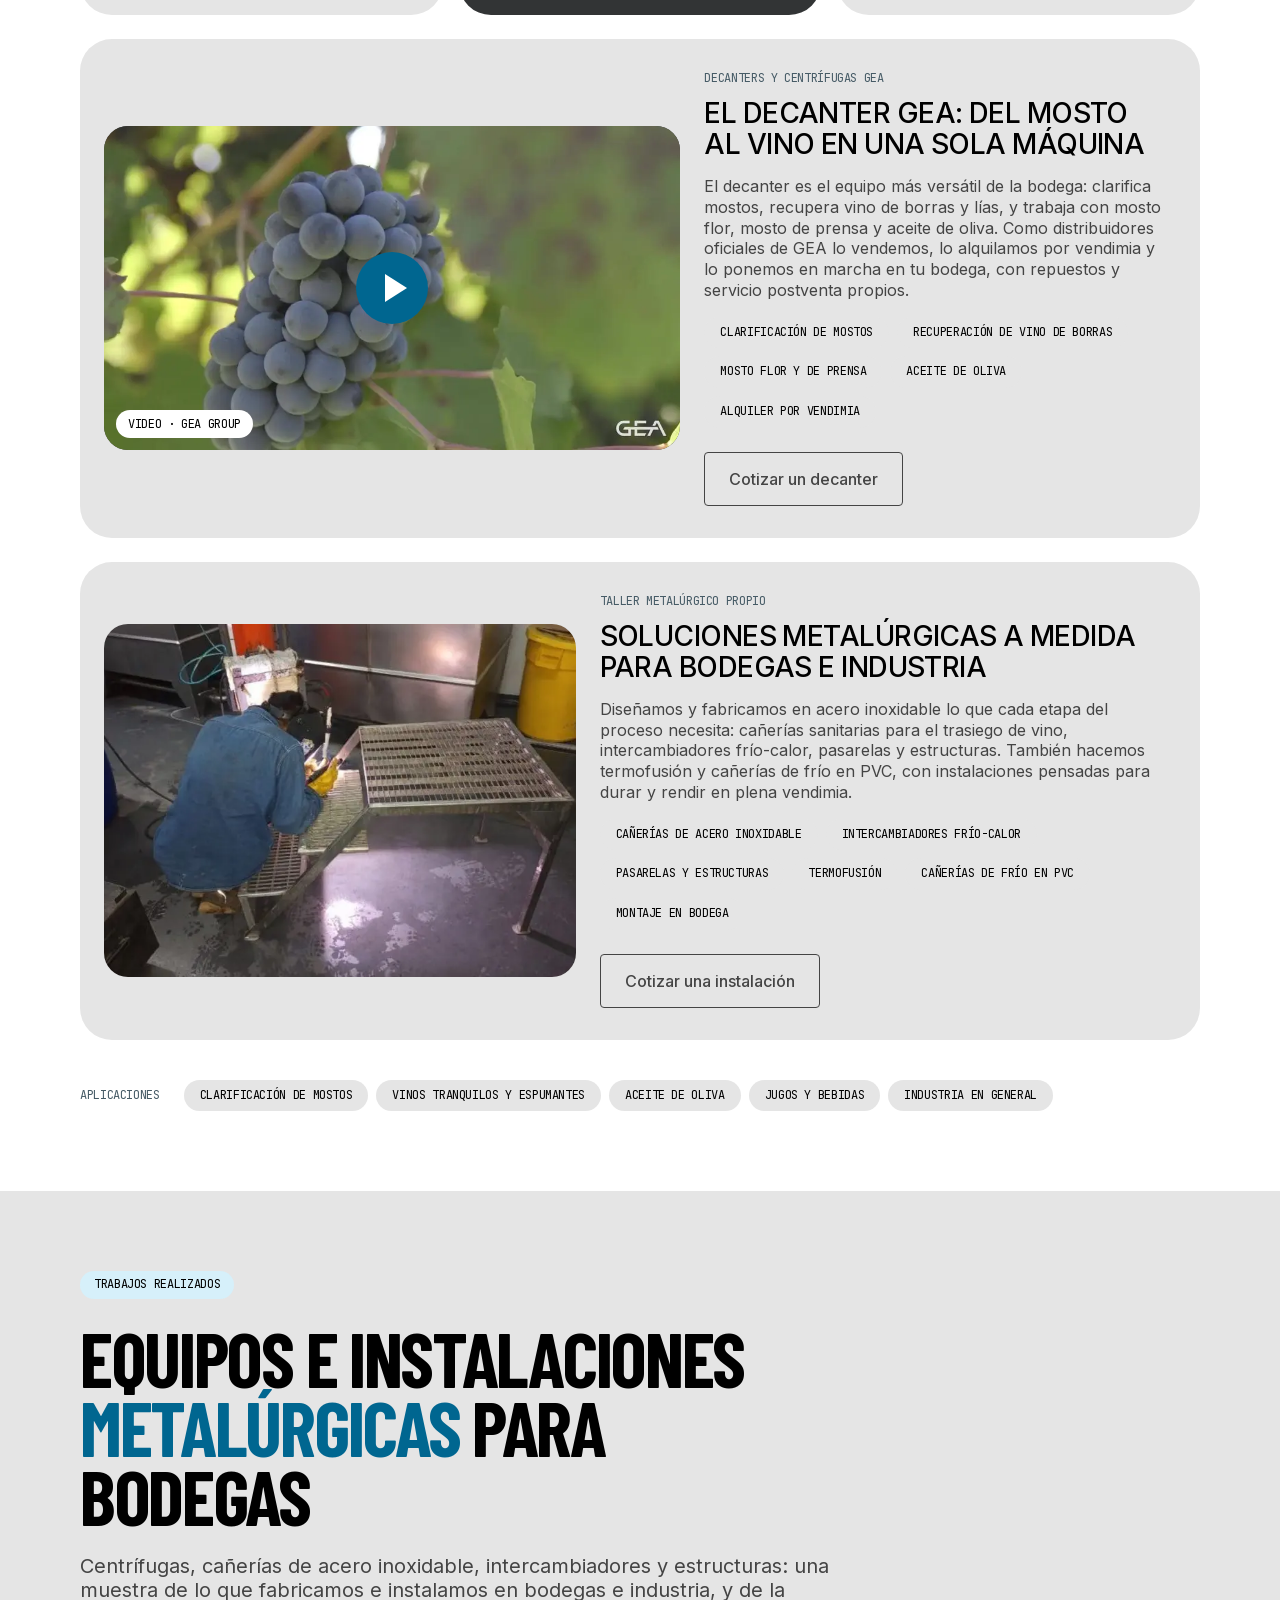
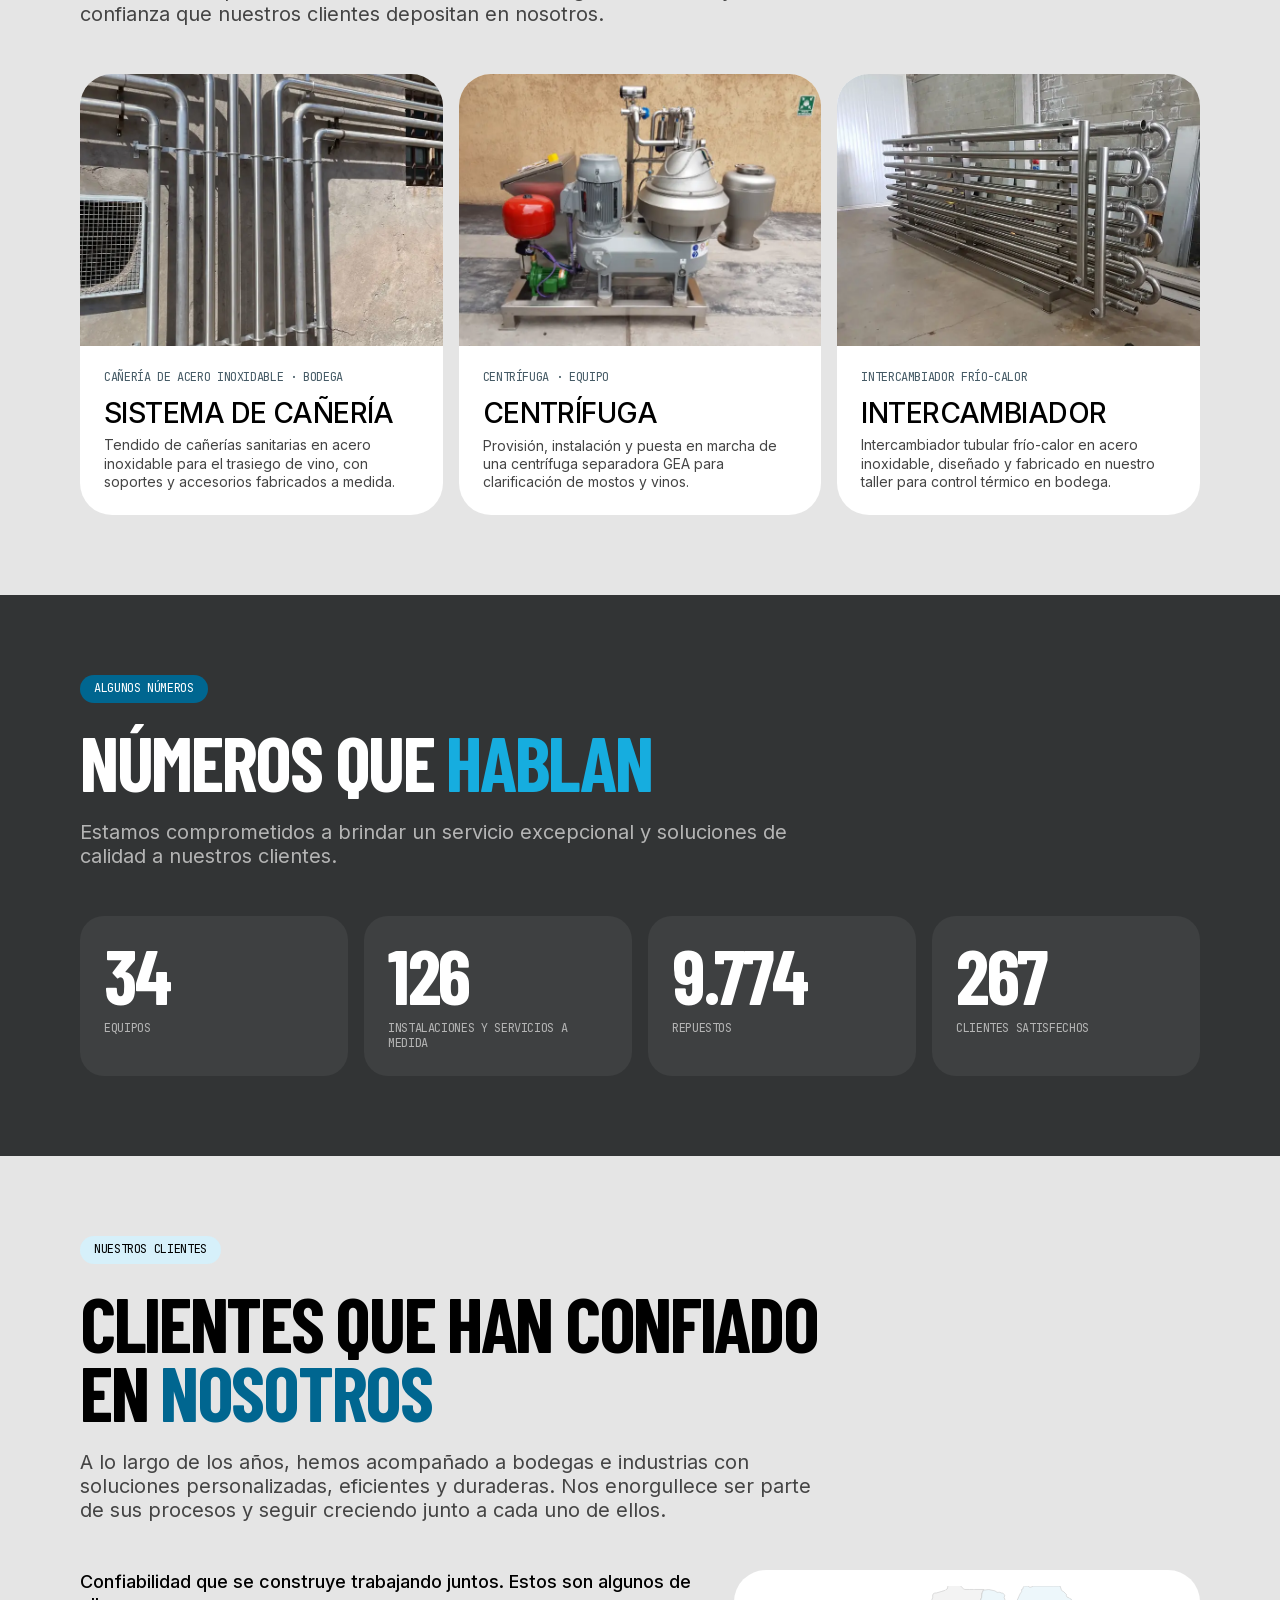
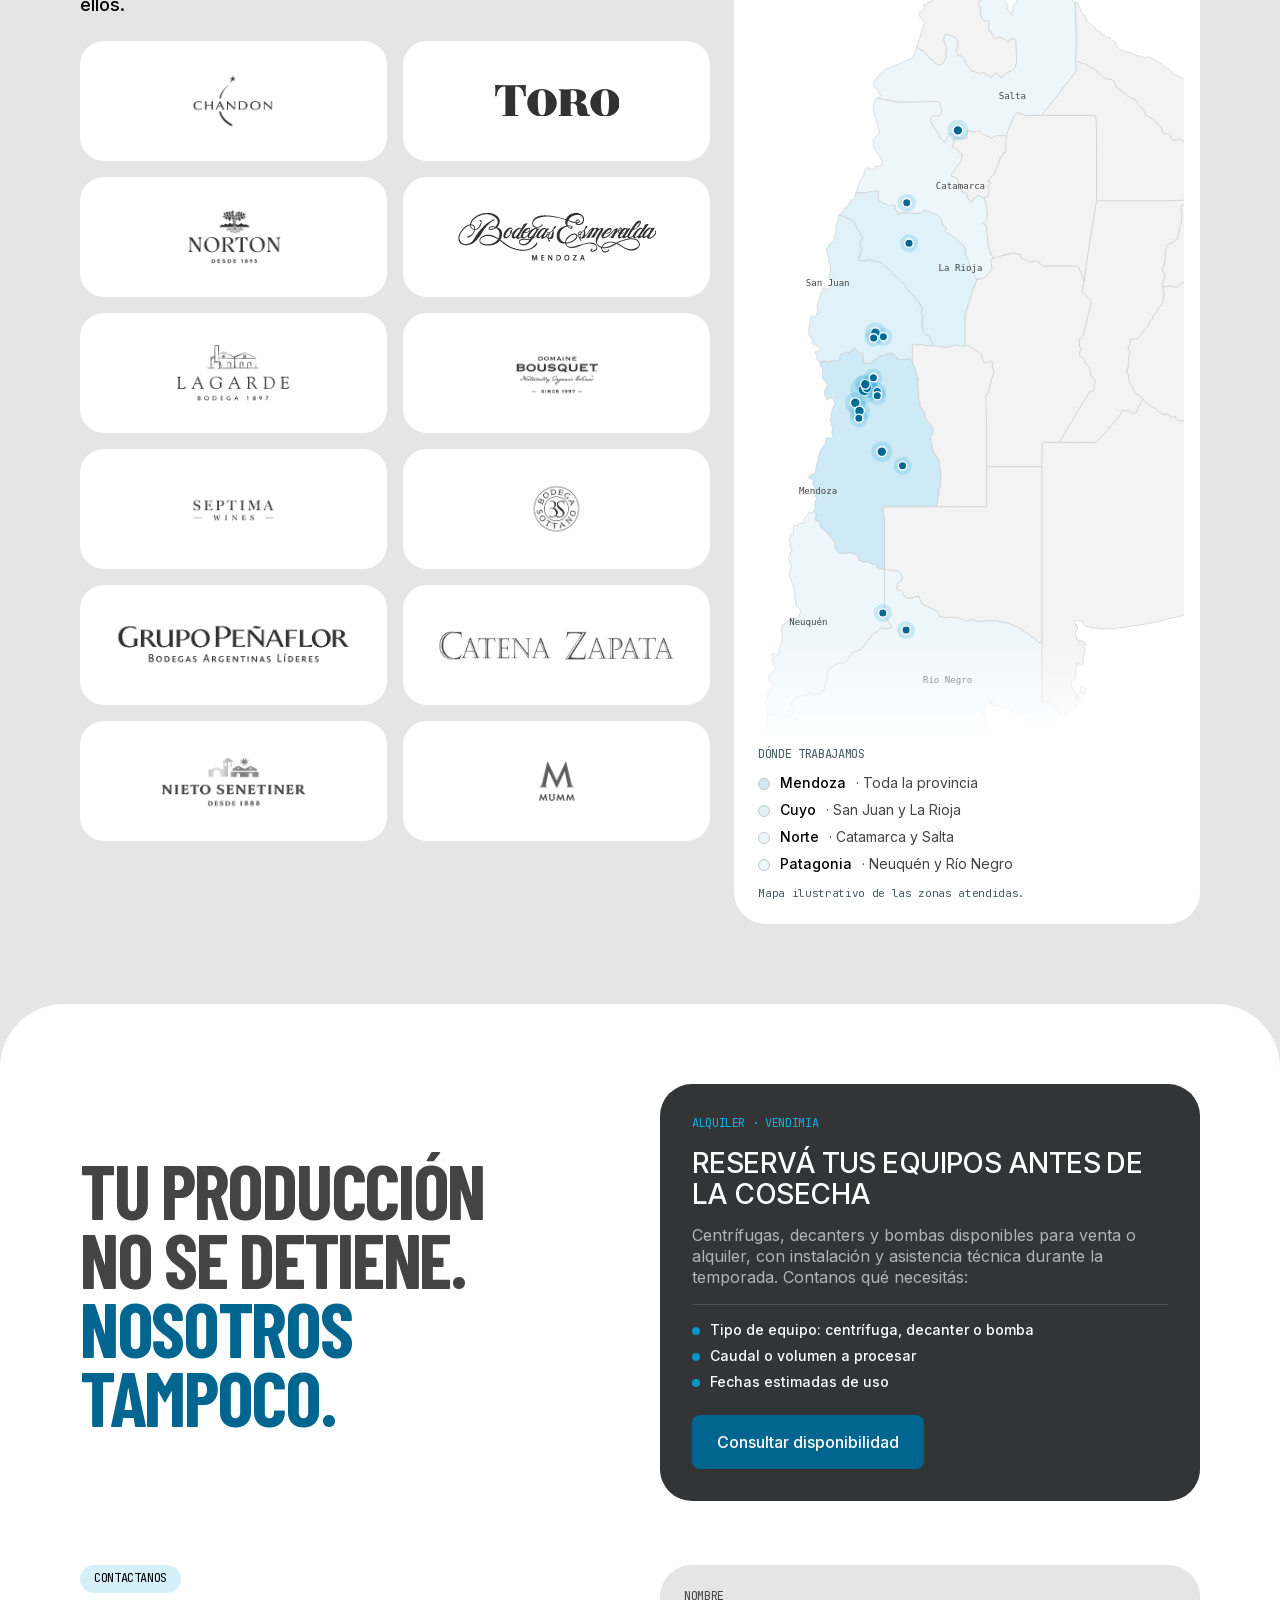
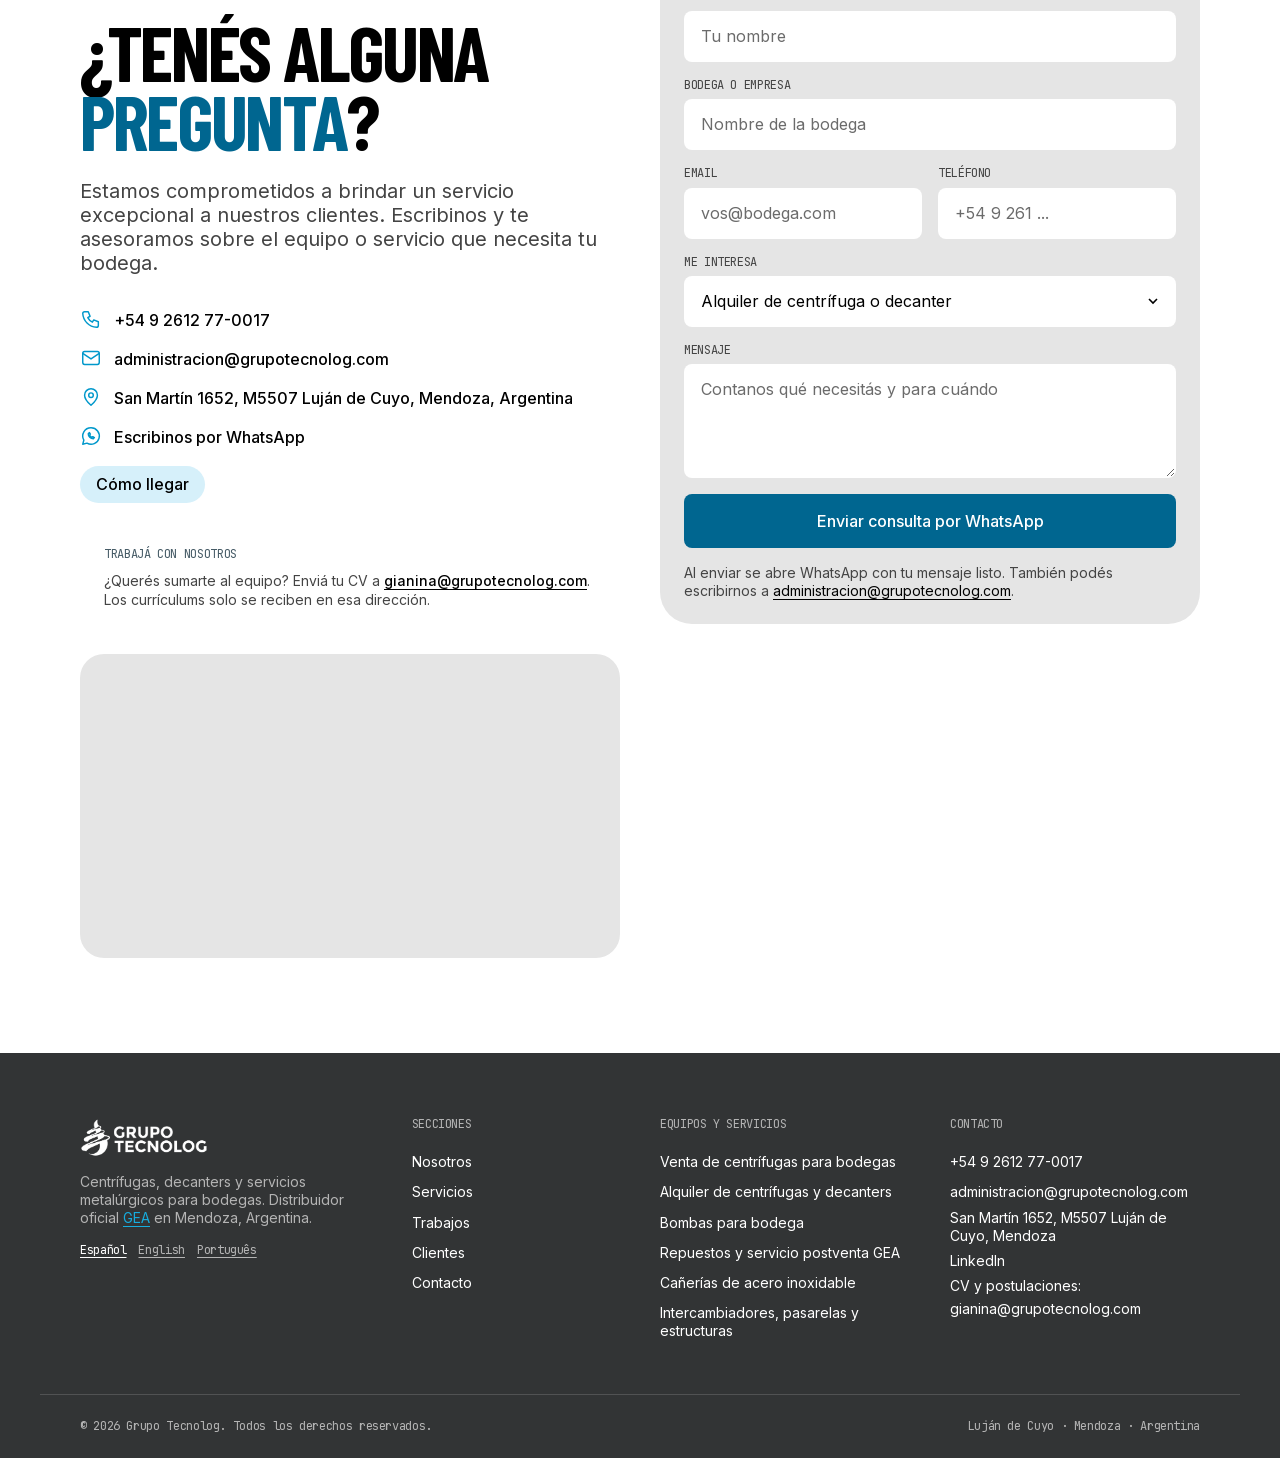
==== commit bd9236a2: "Mapa de clientes: Mendoza cubre toda la provincia Co-Authored-By: Claude Fable 5.1 <noreply@anthropi" ====
--- a/index.html
+++ b/index.html
@@ -424,7 +424,7 @@
             <figcaption>
               <p class="mono-label">Dónde trabajamos</p>
               <ul class="map-legend">
-                <li><span class="dot dot-a" aria-hidden="true"></span><strong>Mendoza</strong> · Luján de Cuyo, Maipú, Valle de Uco, San Rafael y General Alvear</li>
+                <li><span class="dot dot-a" aria-hidden="true"></span><strong>Mendoza</strong> · Toda la provincia</li>
                 <li><span class="dot dot-b" aria-hidden="true"></span><strong>Cuyo</strong> · San Juan y La Rioja</li>
                 <li><span class="dot dot-c" aria-hidden="true"></span><strong>Norte</strong> · Catamarca y Salta</li>
                 <li><span class="dot dot-c" aria-hidden="true"></span><strong>Patagonia</strong> · Neuquén y Río Negro</li>
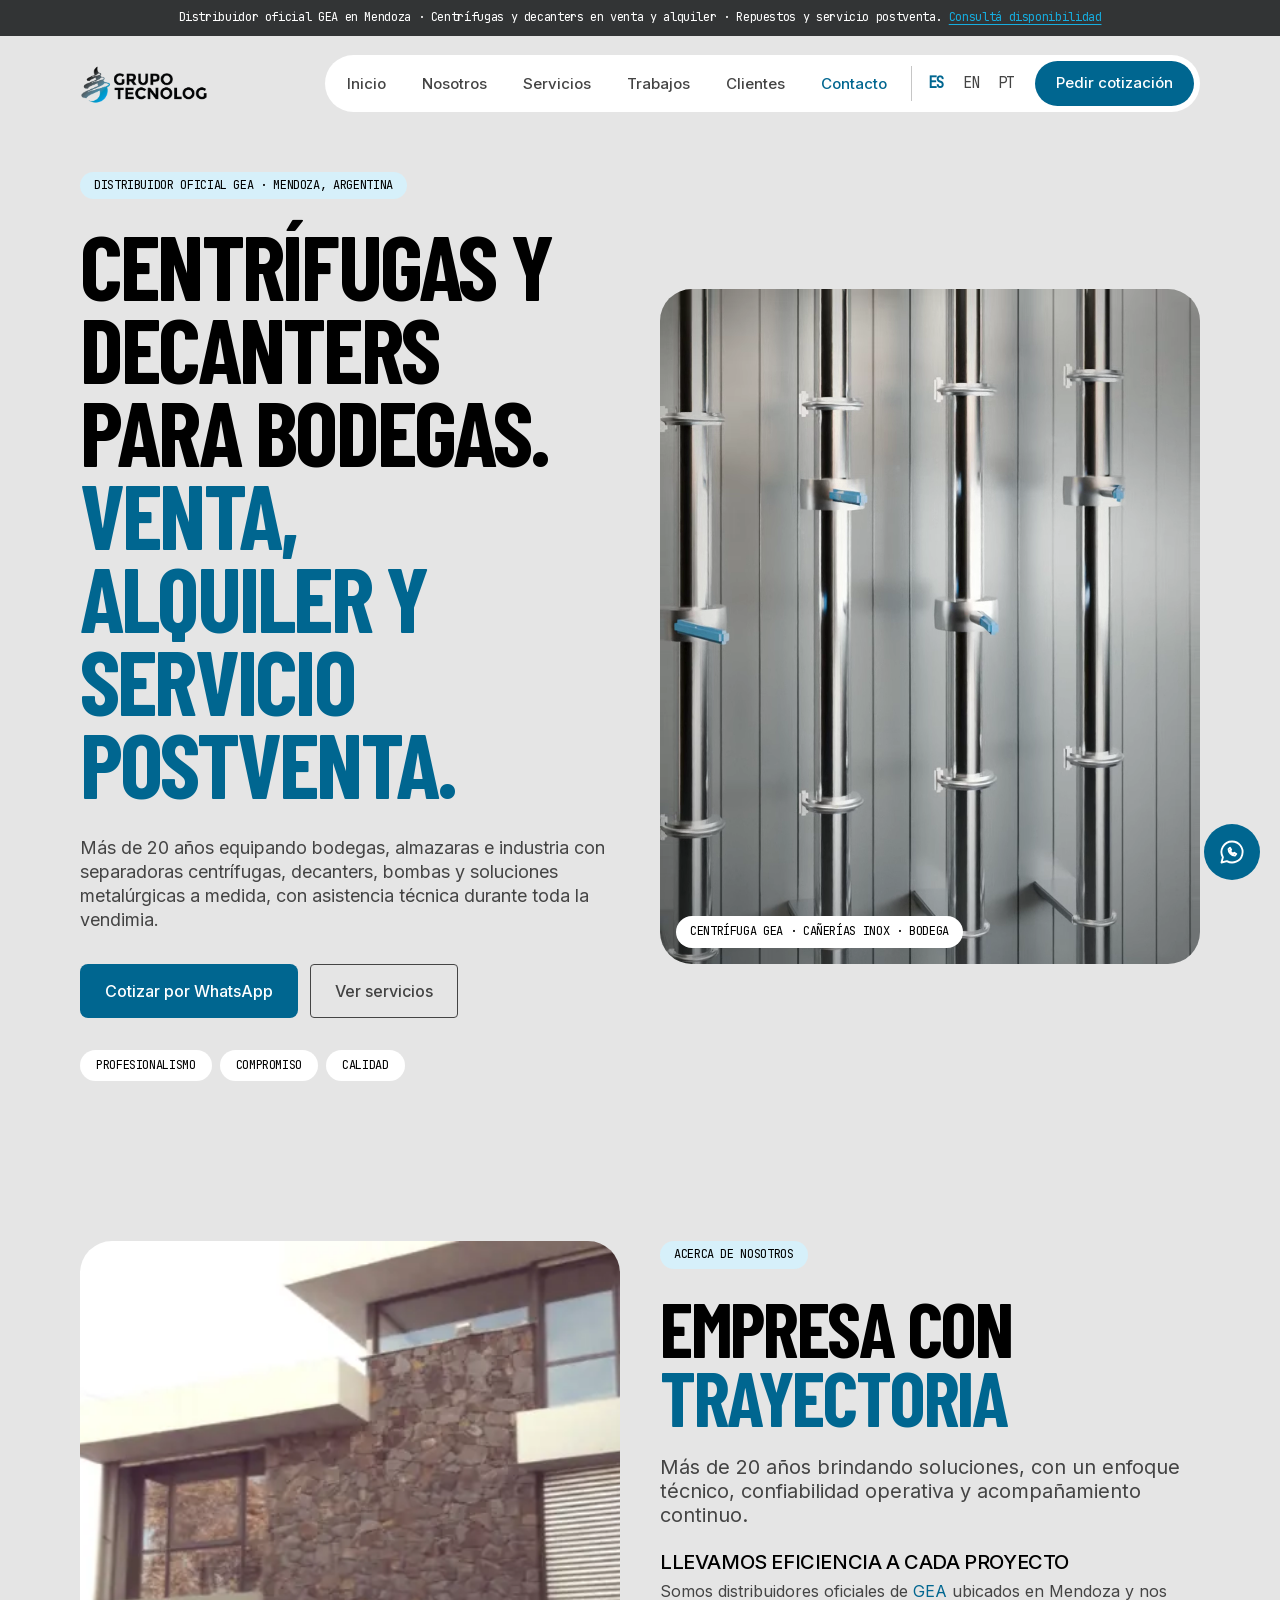
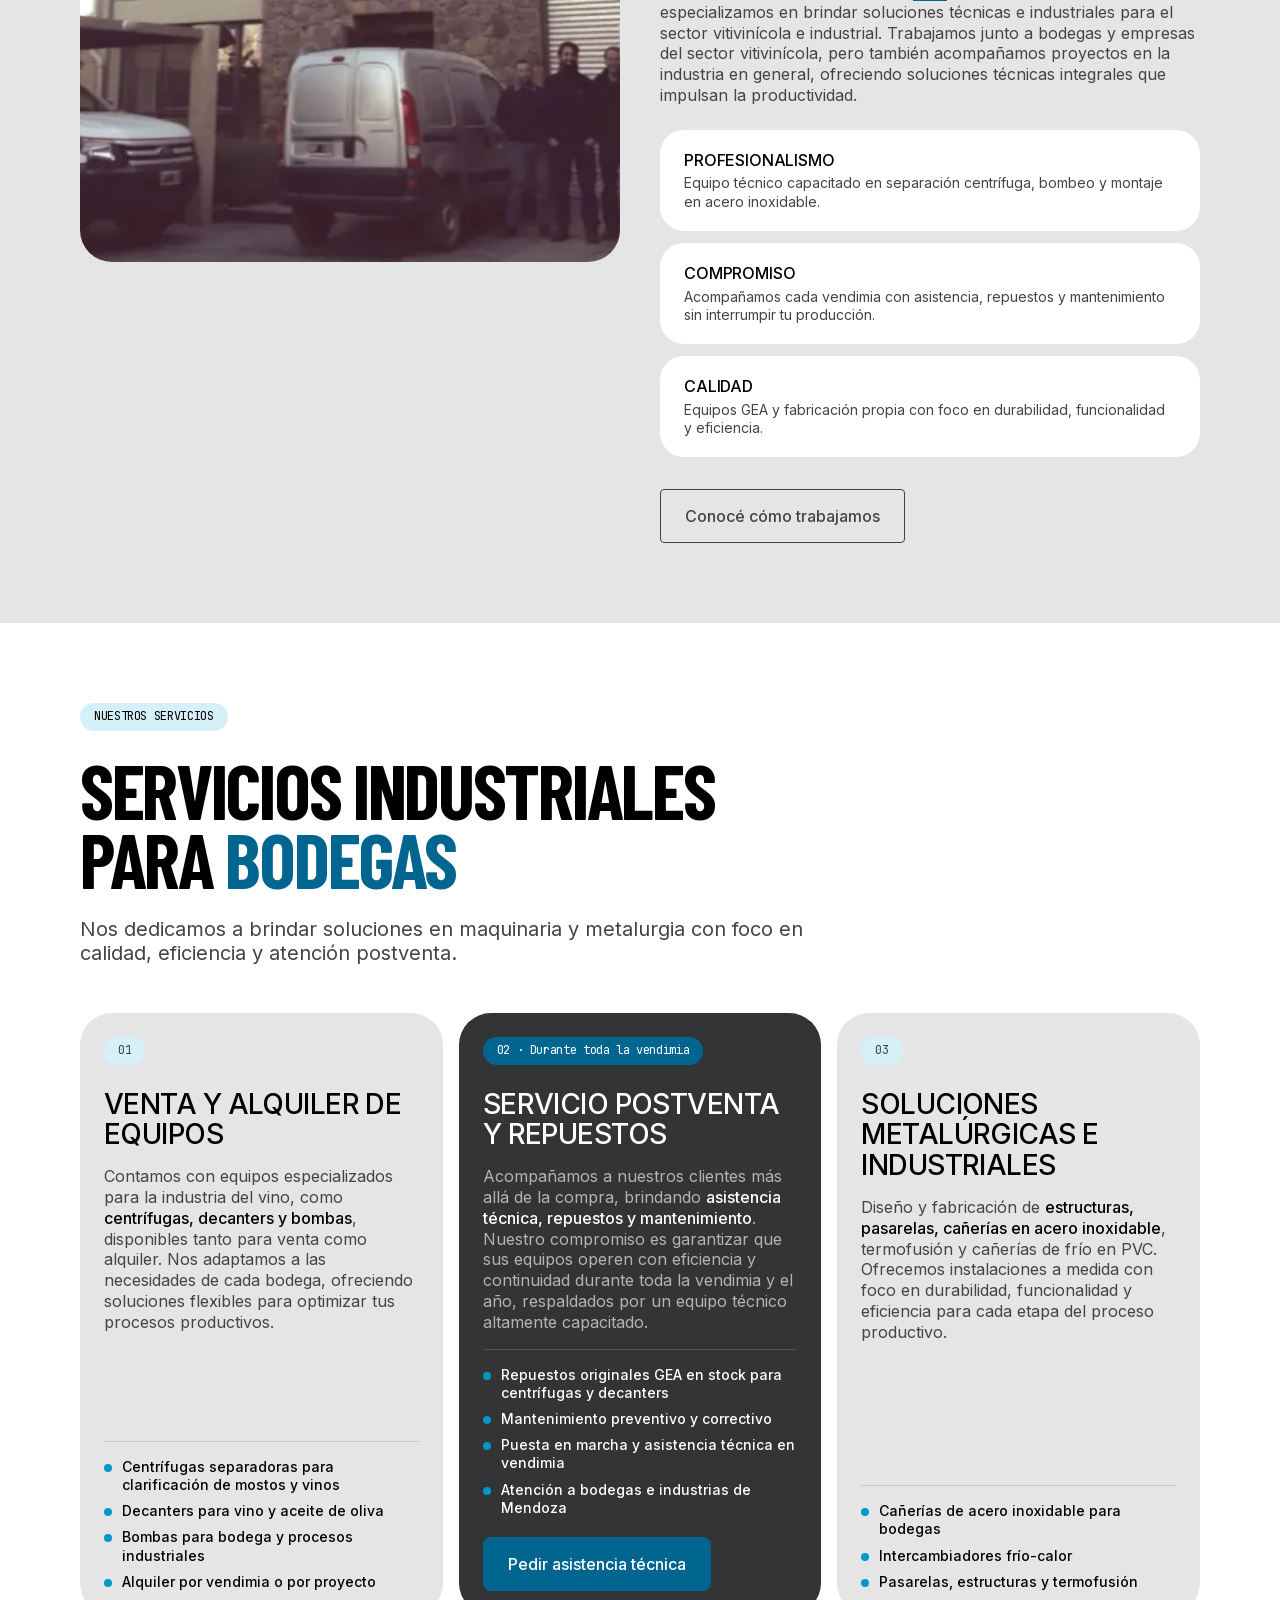
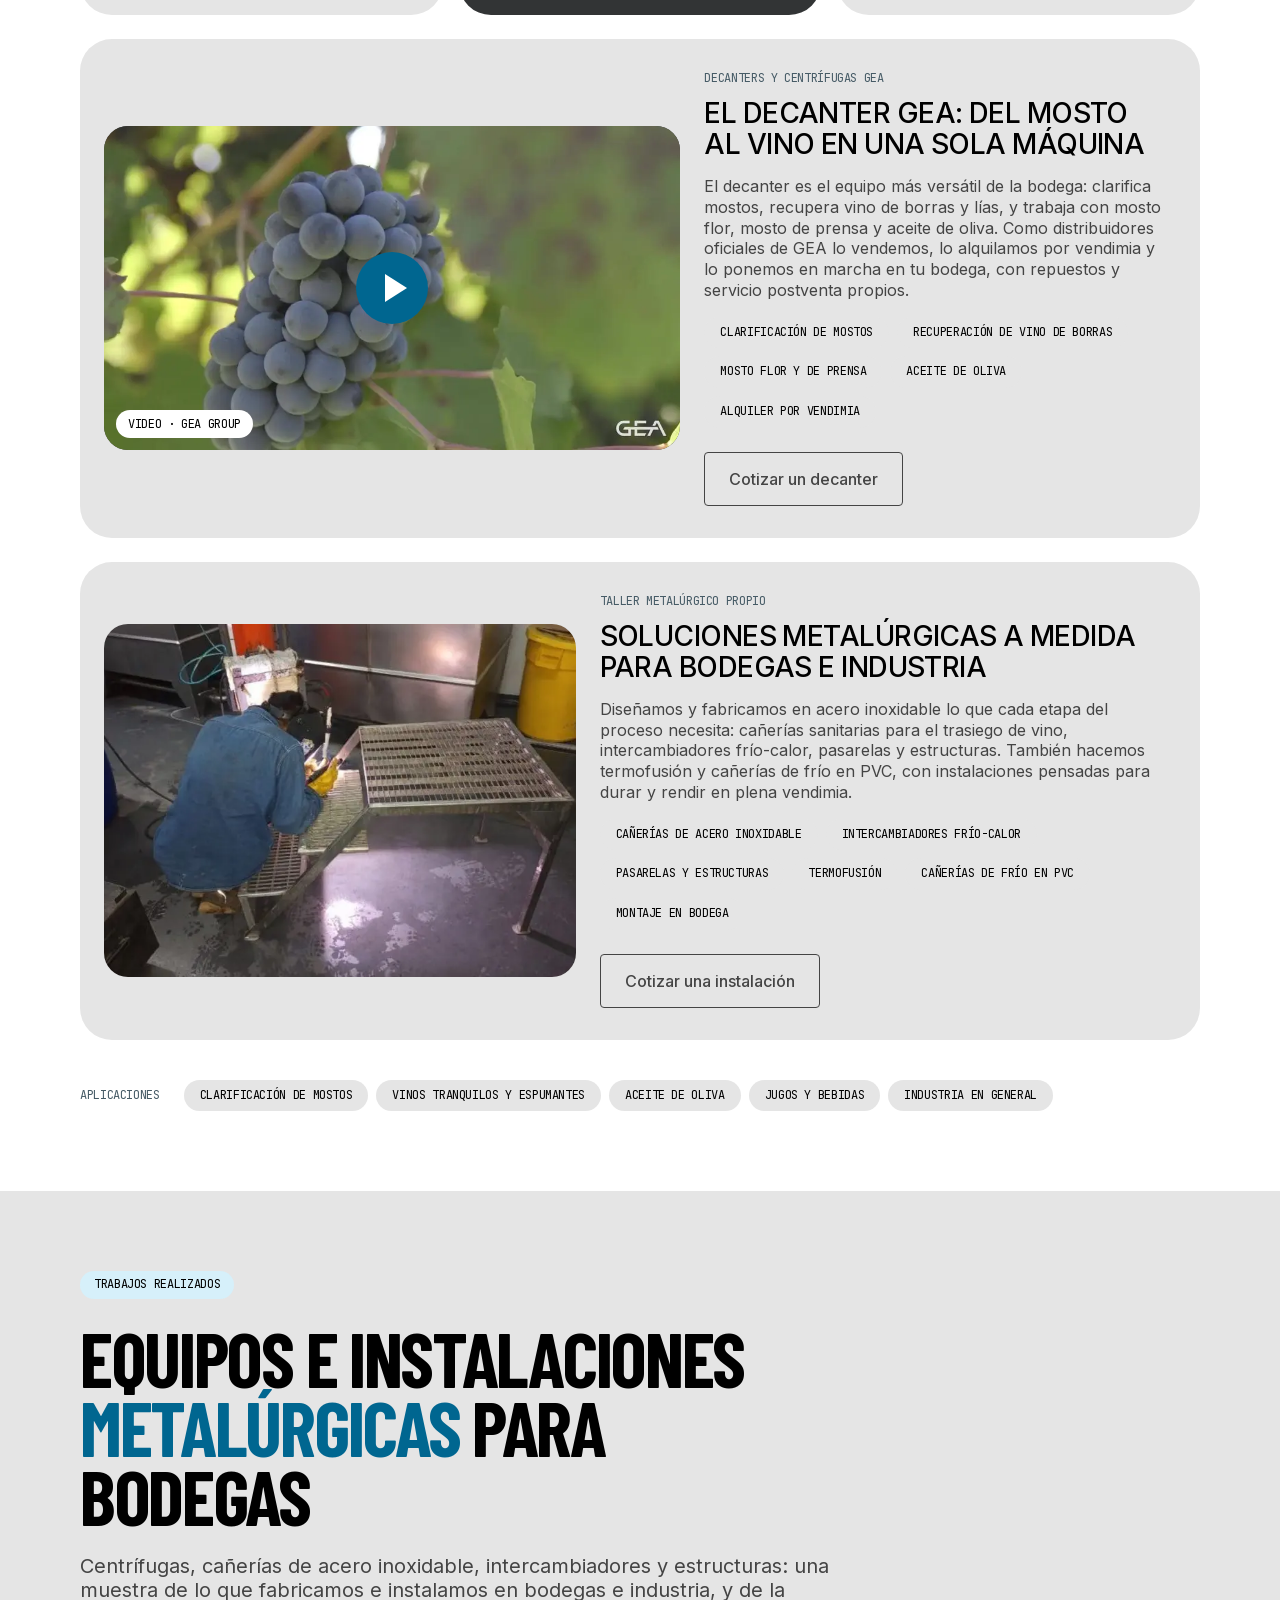
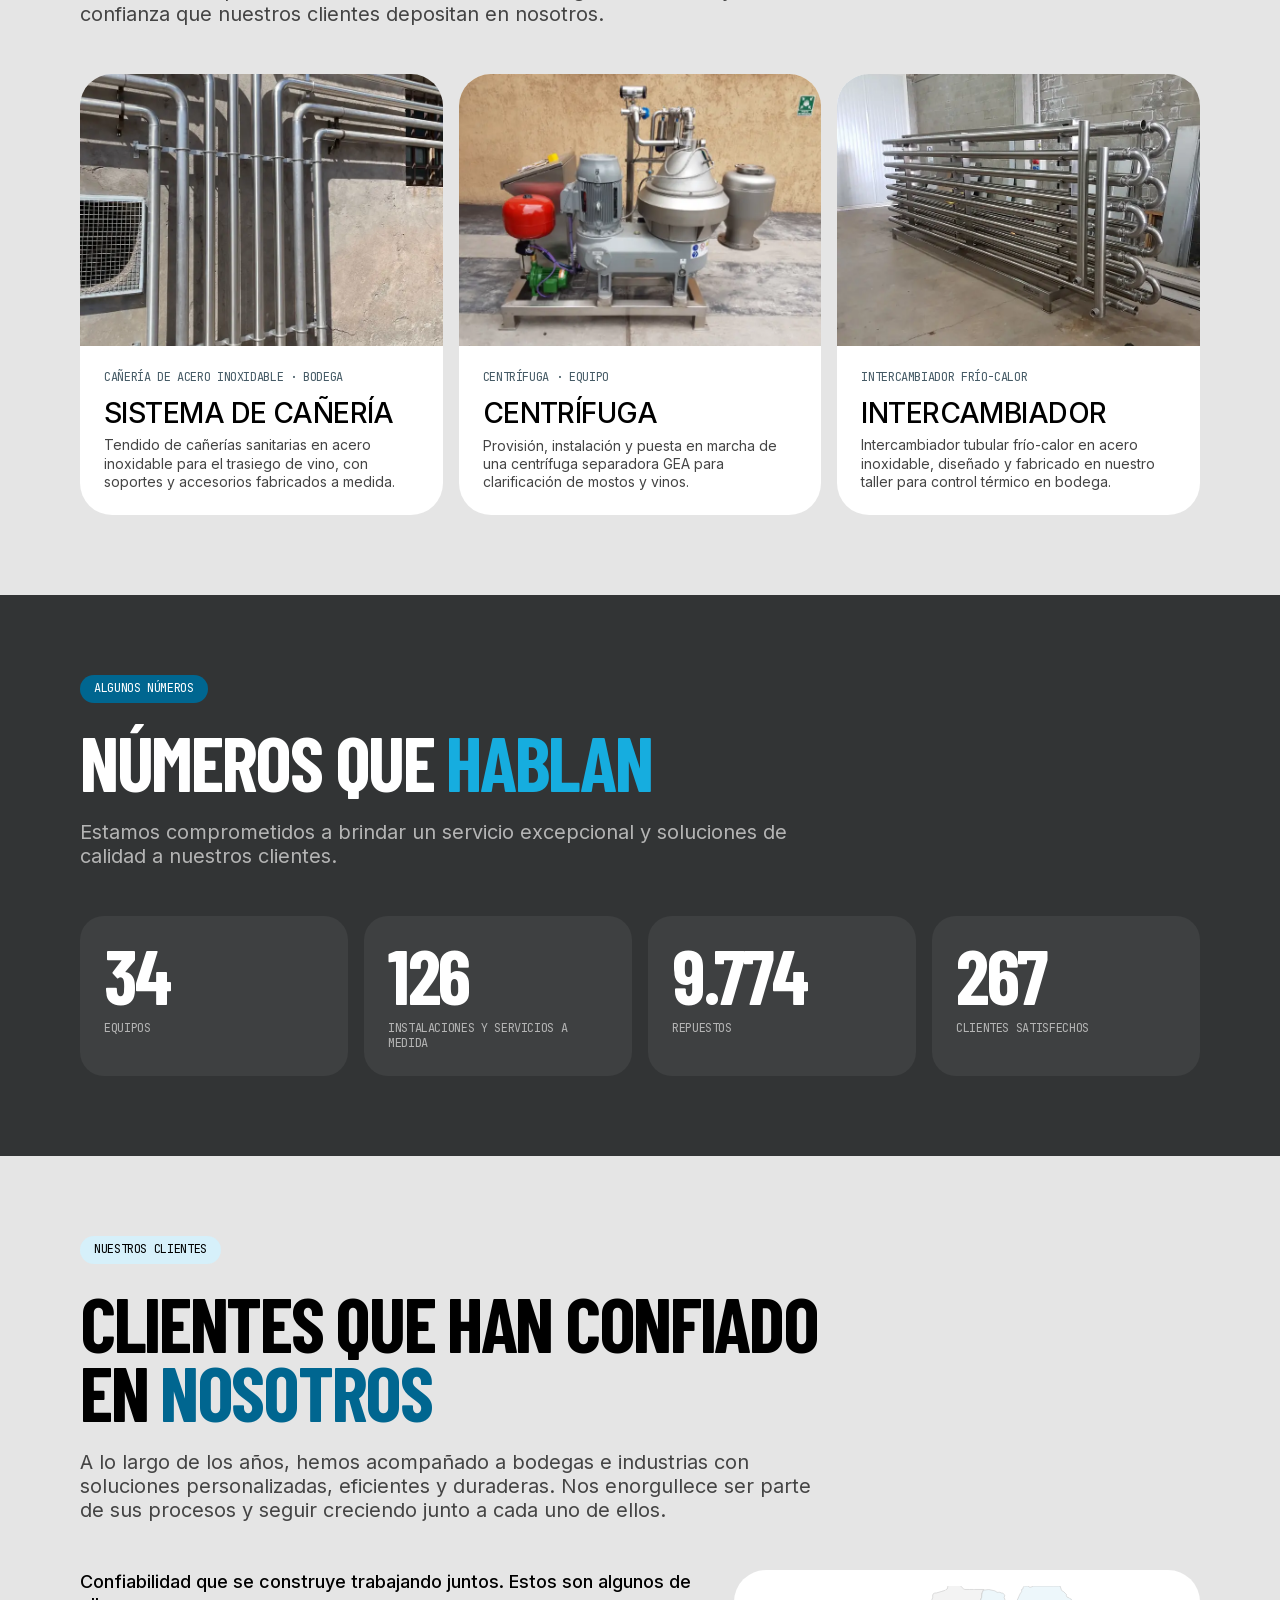
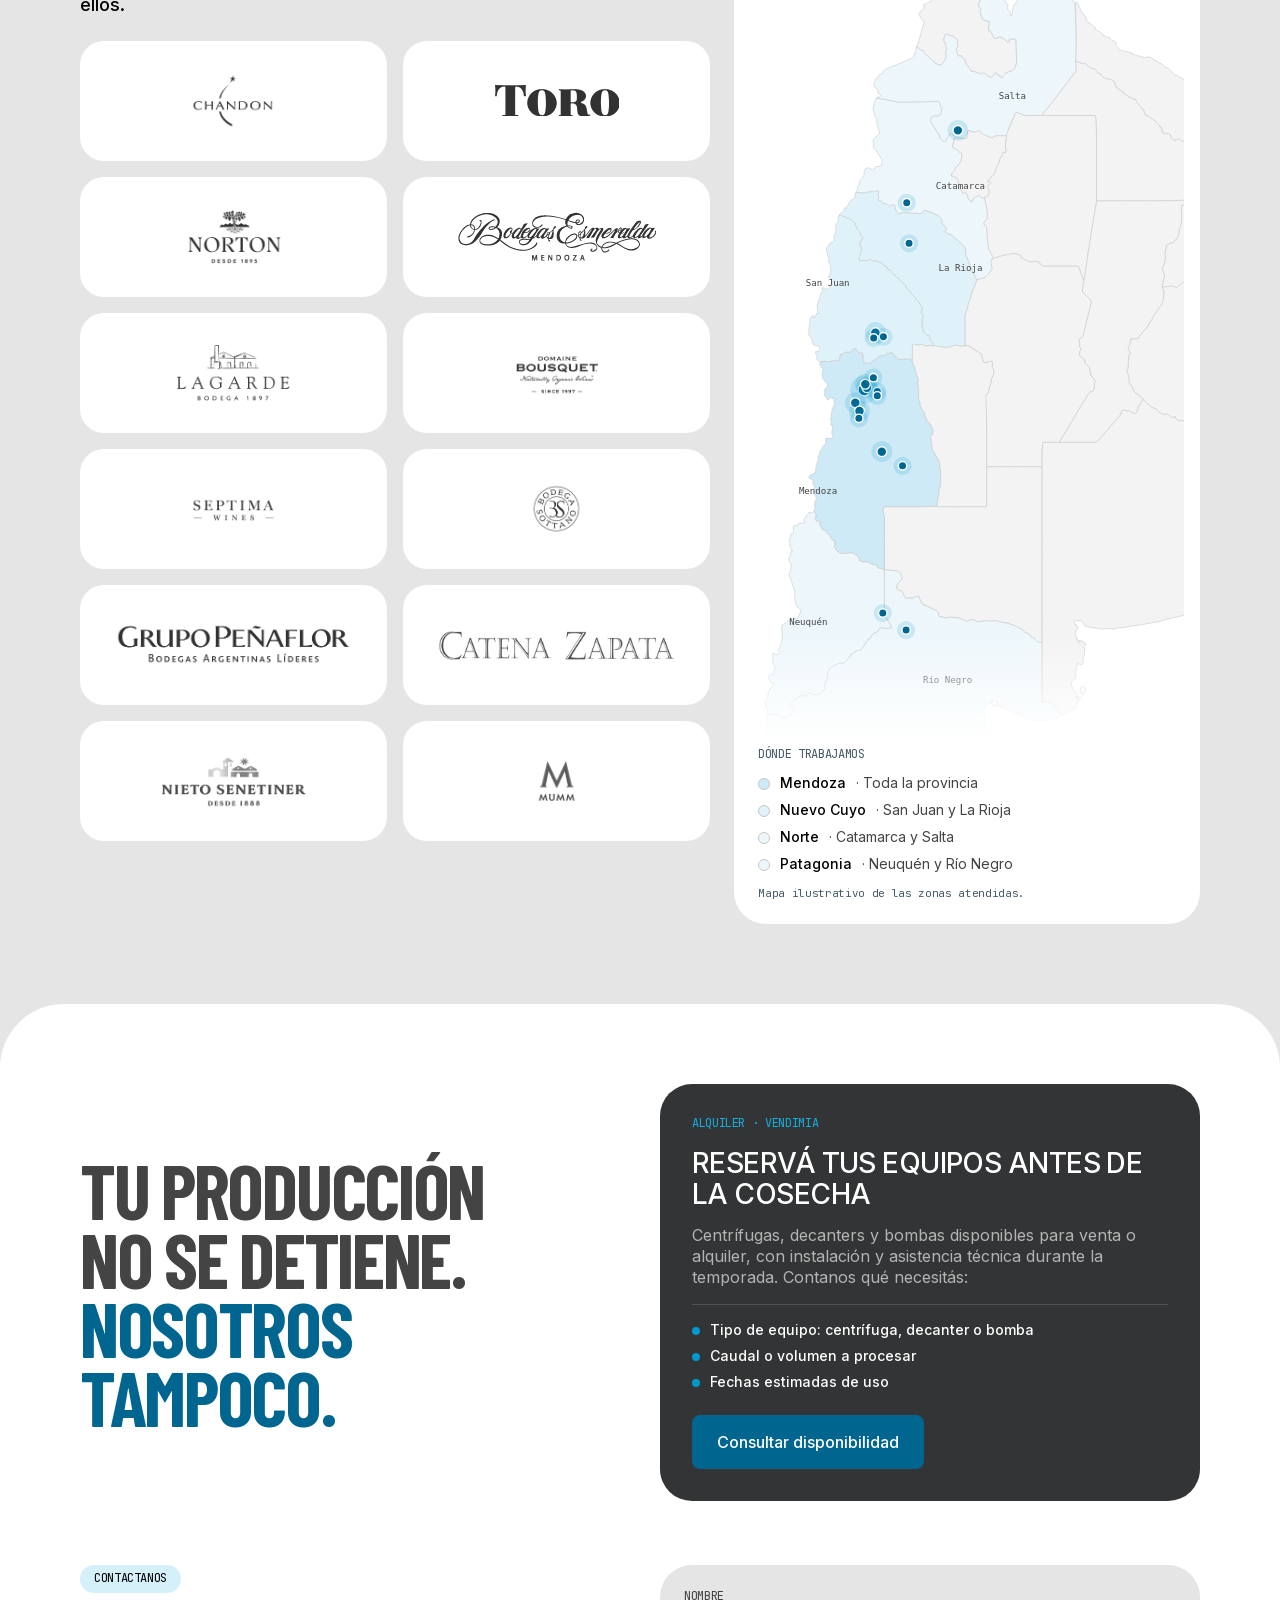
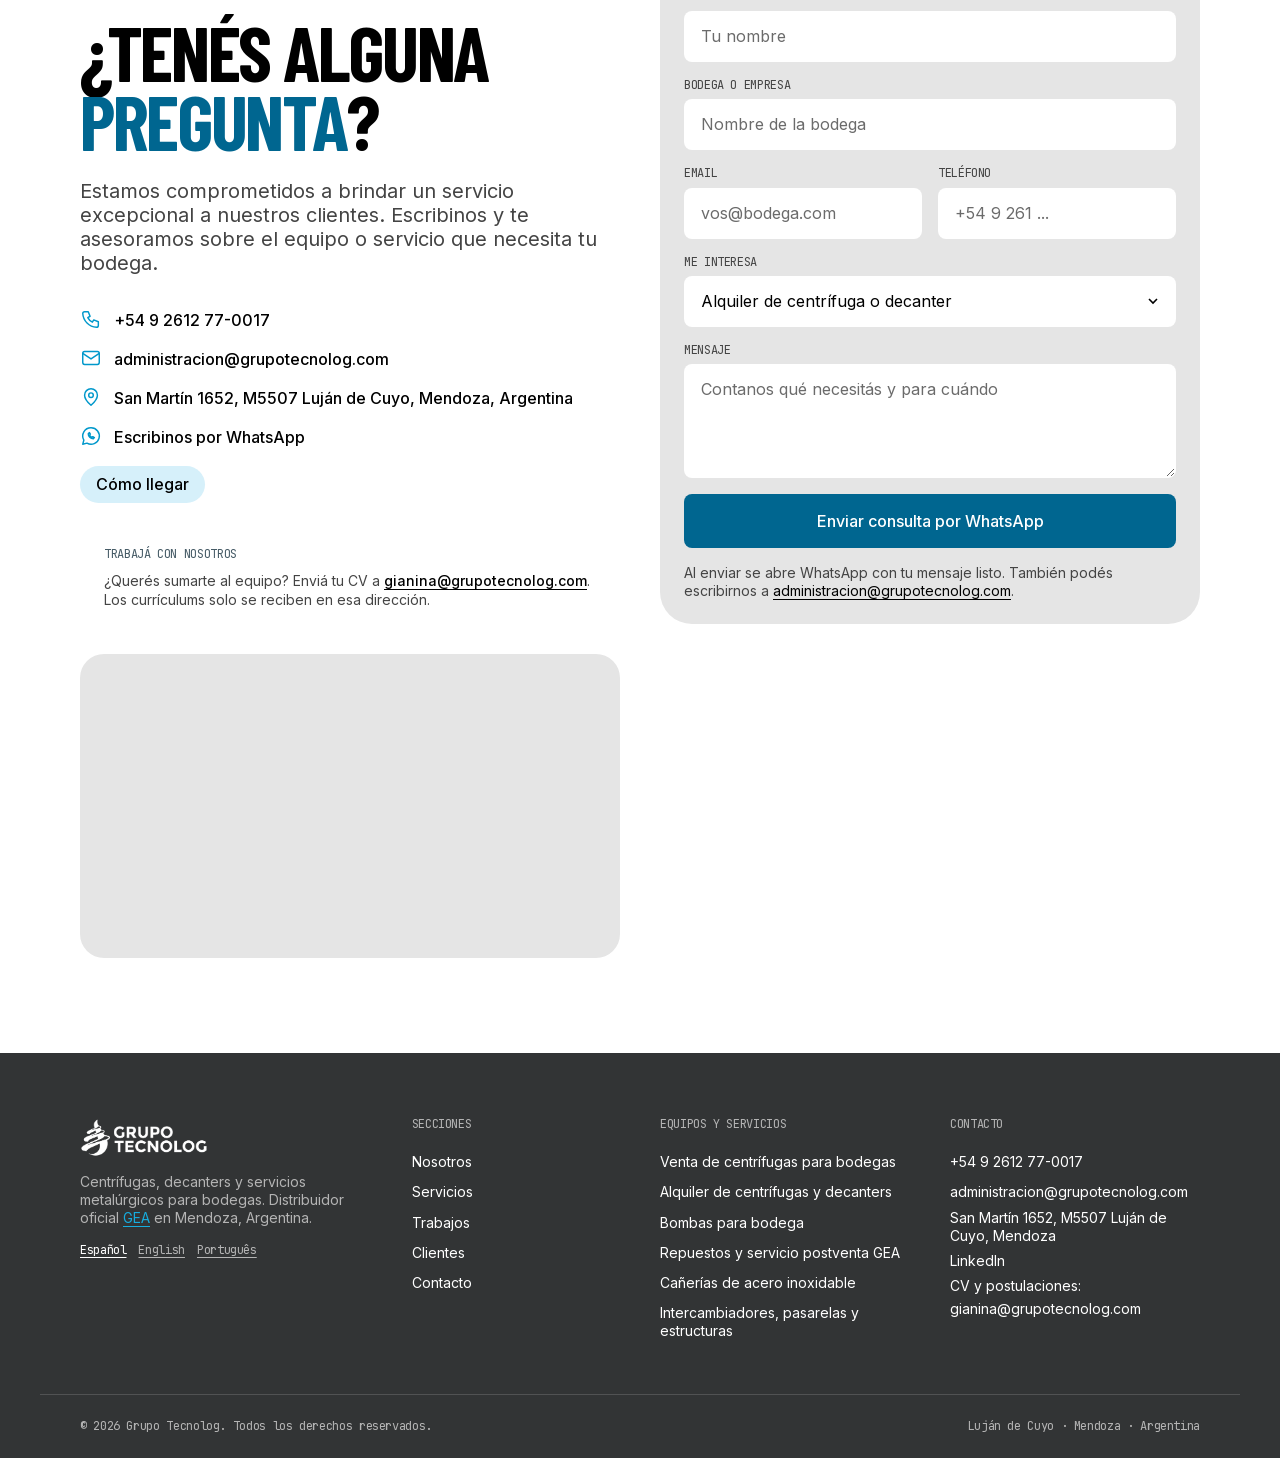
==== commit e8251be4: "Mapa de clientes: región Nuevo Cuyo Co-Authored-By: Claude Fable 5.1 <noreply@anthropic.com>" ====
--- a/index.html
+++ b/index.html
@@ -425,7 +425,7 @@
               <p class="mono-label">Dónde trabajamos</p>
               <ul class="map-legend">
                 <li><span class="dot dot-a" aria-hidden="true"></span><strong>Mendoza</strong> · Toda la provincia</li>
-                <li><span class="dot dot-b" aria-hidden="true"></span><strong>Cuyo</strong> · San Juan y La Rioja</li>
+                <li><span class="dot dot-b" aria-hidden="true"></span><strong>Nuevo Cuyo</strong> · San Juan y La Rioja</li>
                 <li><span class="dot dot-c" aria-hidden="true"></span><strong>Norte</strong> · Catamarca y Salta</li>
                 <li><span class="dot dot-c" aria-hidden="true"></span><strong>Patagonia</strong> · Neuquén y Río Negro</li>
               </ul>
